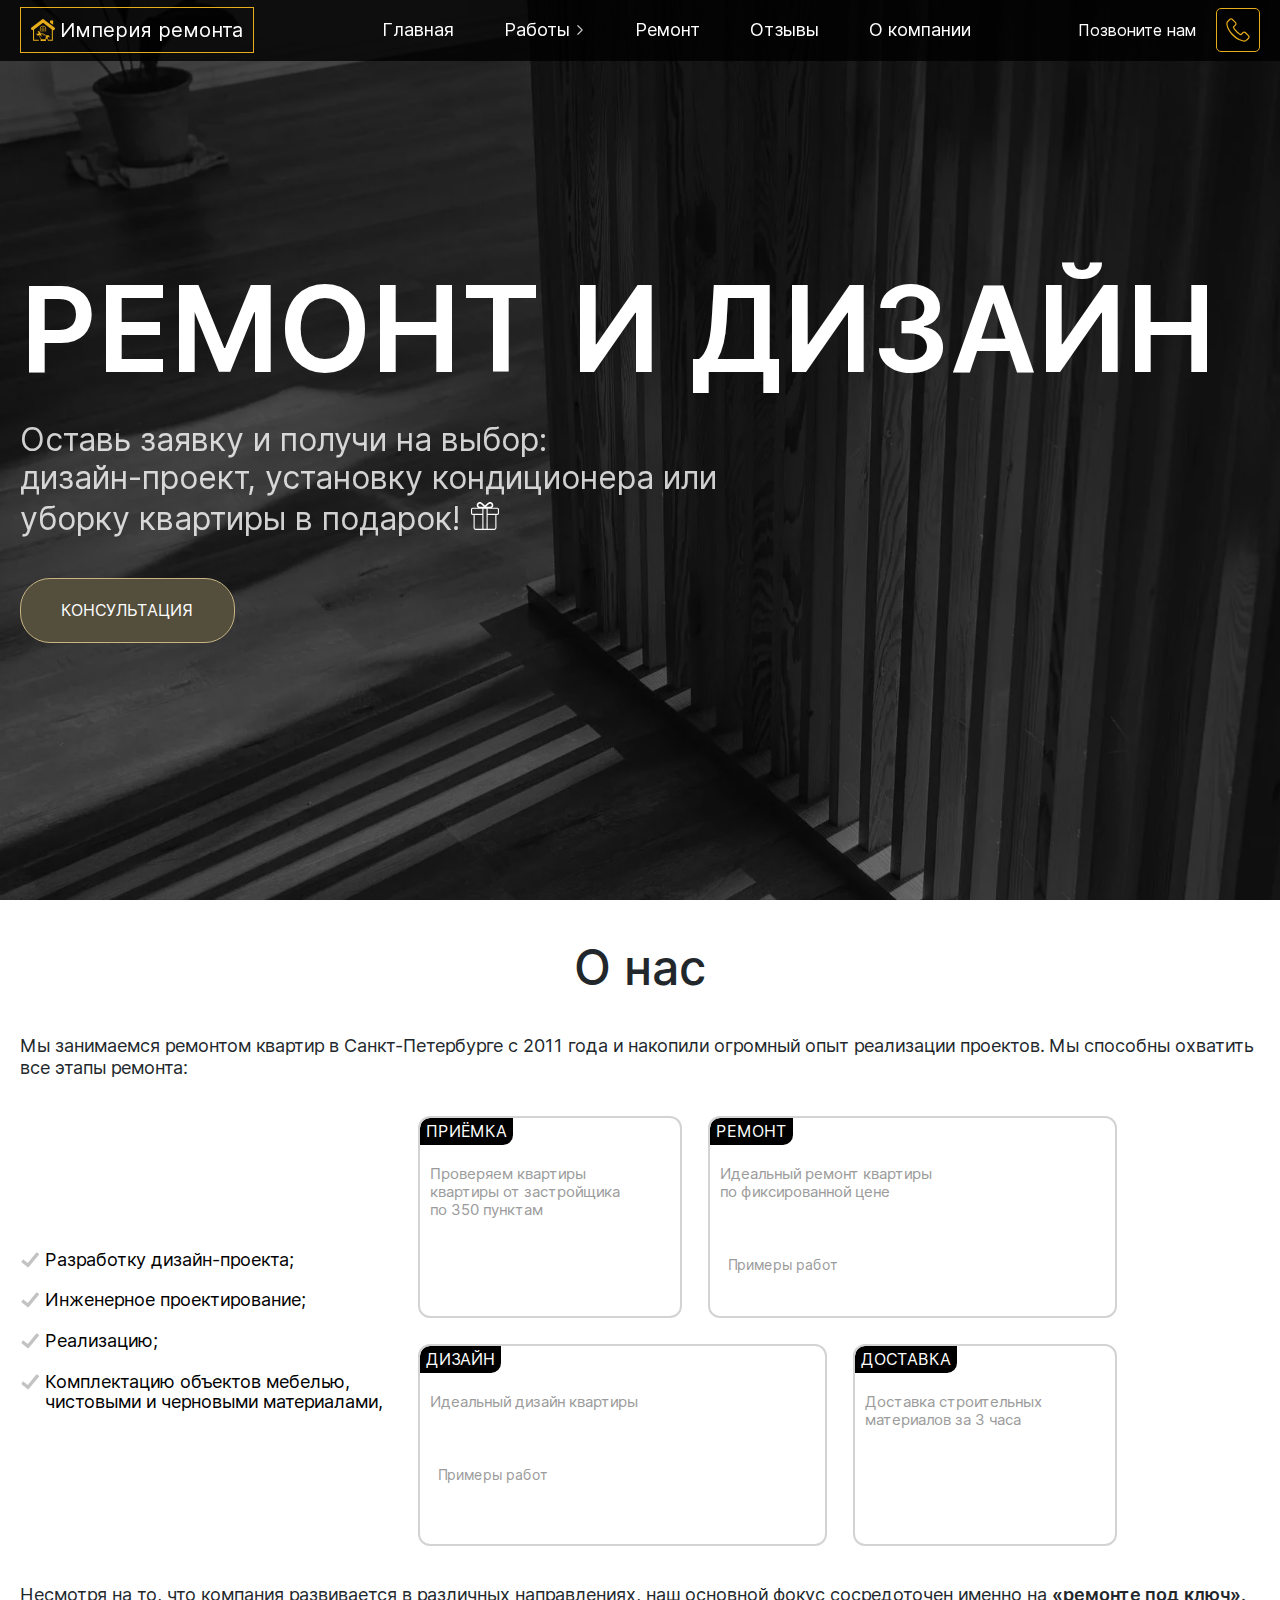
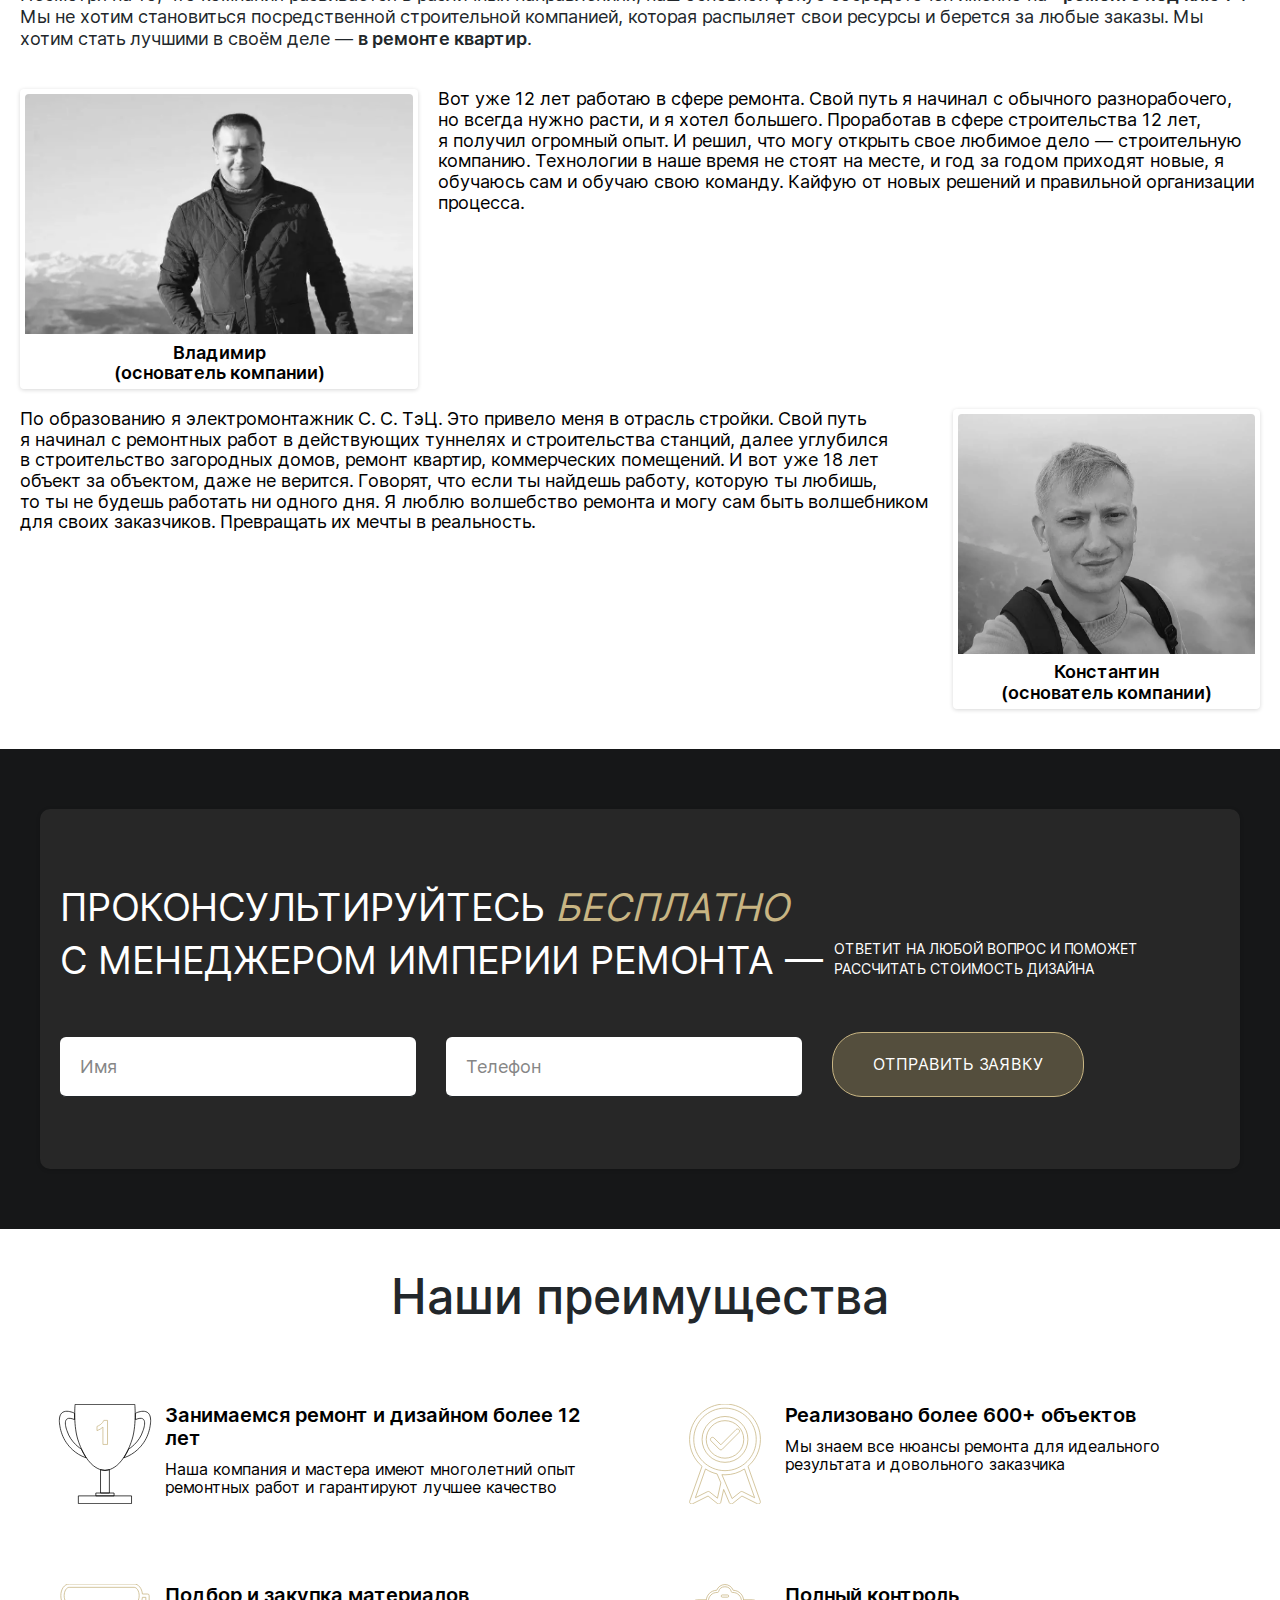
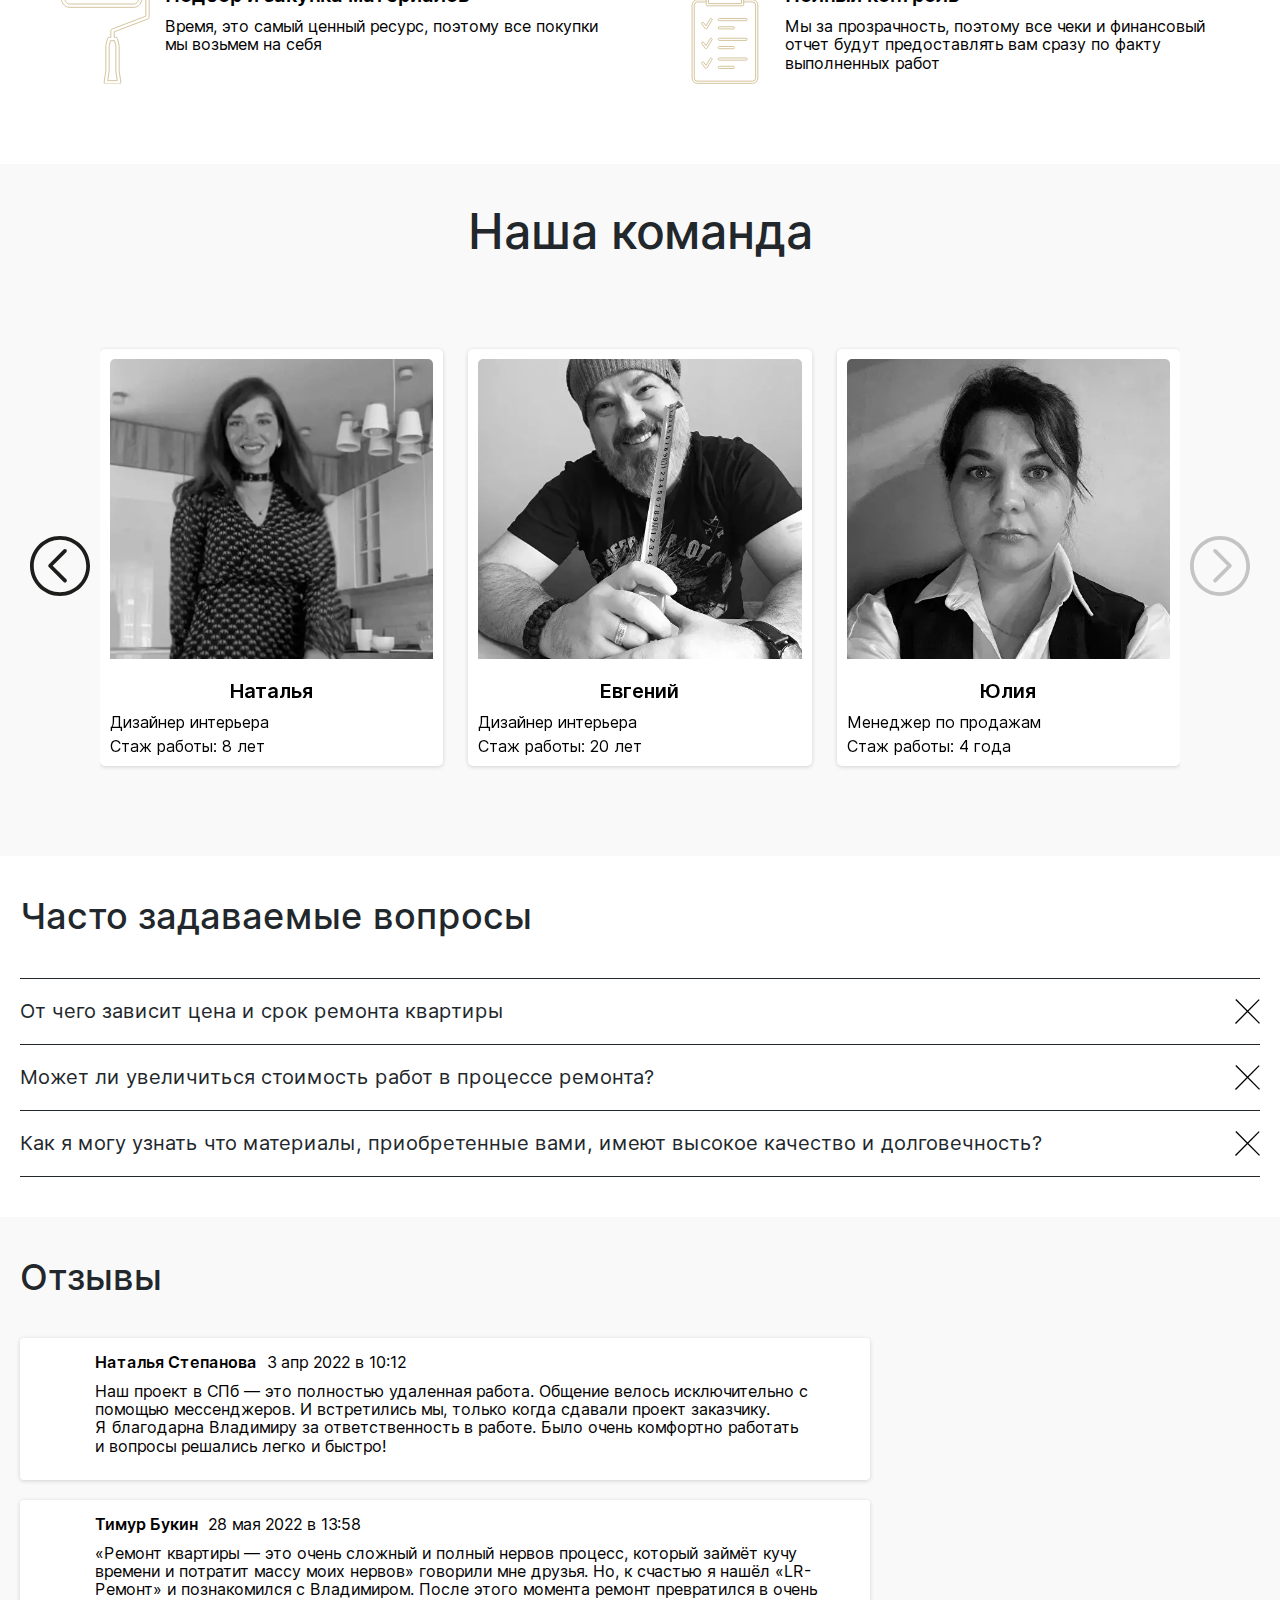
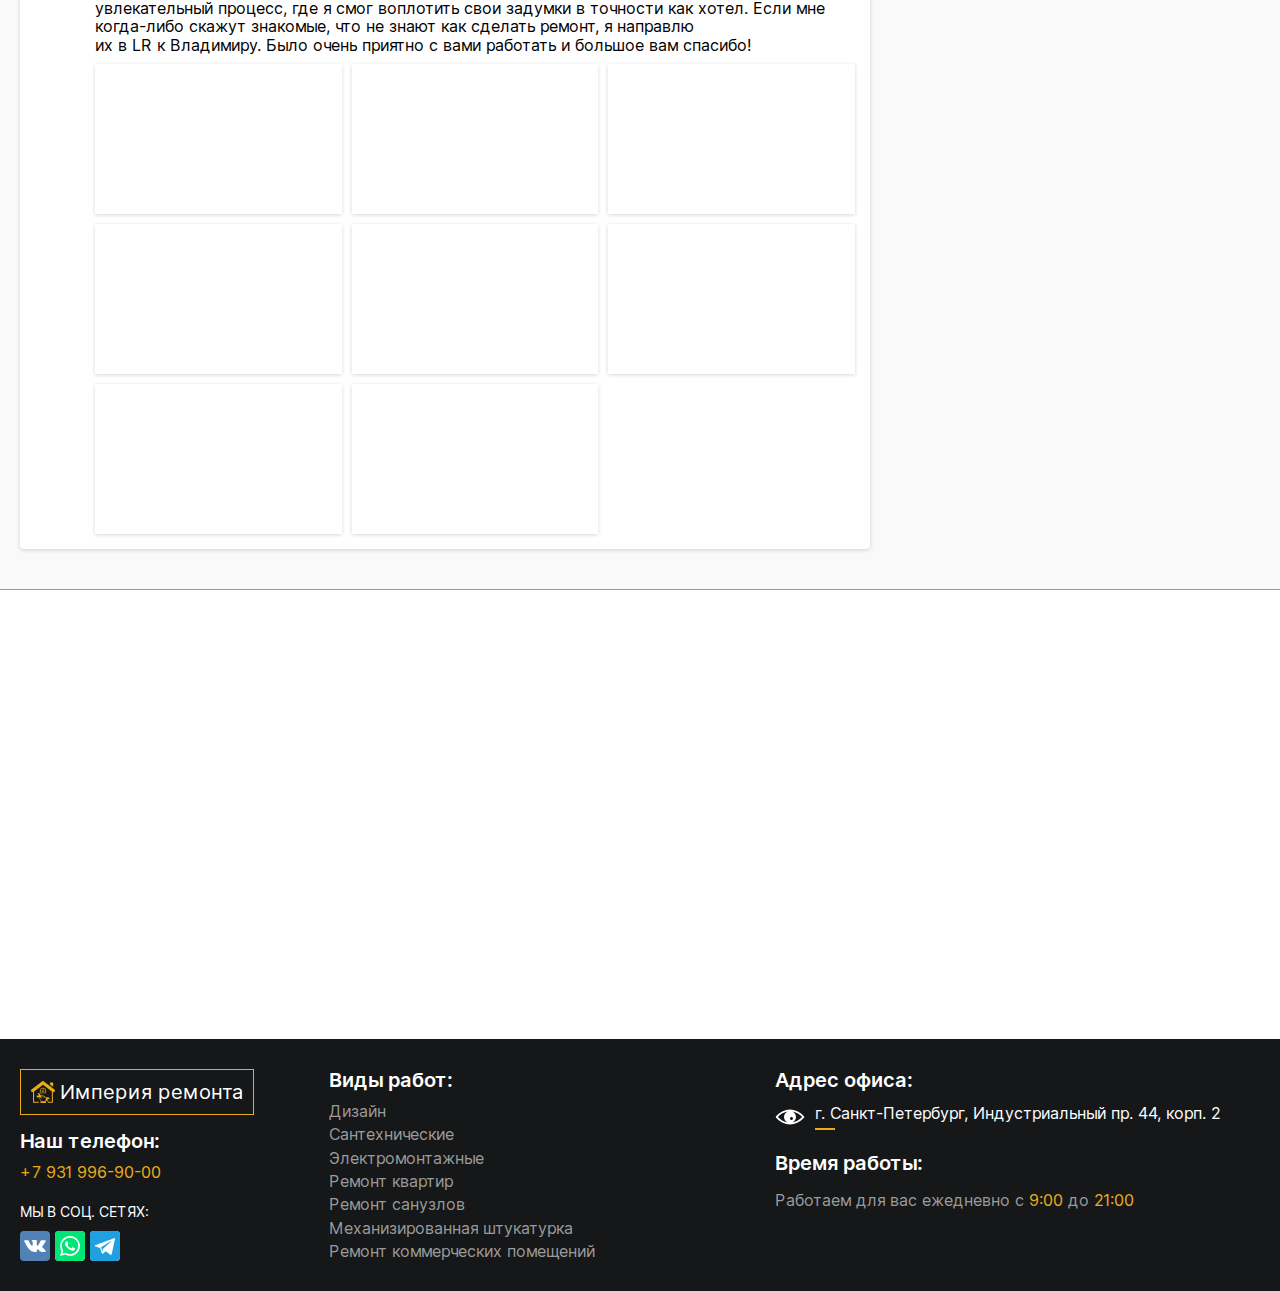
==== index.html @ 619d8c28 "init: start imperia" ====
<!DOCTYPE html><html lang="ru" class="page"><head><meta http-equiv="Content-Type" content="text/html" charset="utf-8"><meta name="viewport" content="width=device-width,initial-scale=1"><link rel="shortcut icon" href="favicon.ico" type="image/x-icon"><meta http-equiv="X-UA-Compatible" content="ie=edge"><meta name="theme-color" content="#111111"><meta name="description" content="Империя ремонта - компания по оказанию услуг ремонта и дизайна в сфере недвижимости в Санкт-Петербурге, работаем с 2011 года. Мы накопили огромный опыт реализации проектов и способны охватить все этапы ремонта: разработку дизайн-проекта; инженерное проектирование; реализацию; комплектацию объектов мебелью, чистовыми и черновыми материалами"><meta name="keywords" content="ремонт квартиры, дизайн, разработка дизайн-проекта, инженерное проектирование, комплектация мебелью, комплектация чистовыми и черновыми материалами"><title>Империя ремонта</title><link rel="preload" href="fonts/InterRegular.woff2" as="font" type="font/woff2" crossorigin><link rel="preload" href="fonts/InterMedium.woff2" as="font" type="font/woff2" crossorigin><link rel="preload" href="fonts/InterSemiBold.woff2" as="font" type="font/woff2" crossorigin><link rel="stylesheet" href="css/vendor.css"><link rel="stylesheet" href="css/main.css"><link rel="stylesheet" href="https://cdn.envybox.io/widget/cbk.css"><script defer="defer" src="js/main.js"></script><script src="https://api-maps.yandex.ru/2.1/?apikey=699d6cd8-bf28-422f-a267-98f17078ae0f&lang=ru_RU"></script></head><body class="page__body"><div class="site-container"><header class="header fixed-block"><div class="container header__container"><a href="/" class="logo header__logo"><svg><use xlink:href="img/sprite.svg#logo"></use></svg> <span class="logo__text">Империя ремонта</span></a><nav class="nav header__nav" title="Главное меню" data-menu><ul class="list-reset nav__list"><li class="nav__item"><a href="/" class="nav__link">Главная</a></li><li class="nav__item"><a href="#" class="nav__link nav__link--drop" data-menu-item>Работы</a><ul class="list-reset nav__list nav__list--dropdown dropdown-list"><li class="dropdown-list__item mobile-back"><a href="#" class="dropdown-list__link mobile-back__link" data-menu-item>Назад</a></li><li class="dropdown-list__item"><a href="../electro.html" class="dropdown-list__link" data-menu-item>Электромонтажные</a></li><li class="dropdown-list__item"><a href="../design.html" class="dropdown-list__link" data-menu-item>Дизайн</a></li><li class="dropdown-list__item"><a href="../sanitary.html" class="dropdown-list__link" data-menu-item>Сантехнические</a></li><li class="dropdown-list__item"><a href="../apartment.html" class="dropdown-list__link" data-menu-item>Ремонт квартир</a></li><li class="dropdown-list__item"><a href="../bathroom.html" class="dropdown-list__link" data-menu-item>Ремонт санузлов</a></li><li class="dropdown-list__item"><a href="../mech.html" class="dropdown-list__link" data-menu-item>Механизированная штукатурка</a></li><li class="dropdown-list__item"><a href="../commercial.html" class="dropdown-list__link" data-menu-item>Ремонт коммерческих помещений</a></li></ul></li><li class="nav__item"><a href="../renovation.html" class="nav__link" data-menu-item>Ремонт</a></li><li class="nav__item"><a href="../#reviews" class="nav__link" data-menu-item>Отзывы</a></li><li class="nav__item"><a href="../#about" class="nav__link" data-menu-item>О компании</a></li></ul></nav><button class="btn-reset burger" aria-label="Открыть меню" aria-expanded="false" data-burger><span class="burger__top"></span> <span class="burger__middle"></span> <span class="burger__bottom"></span></button><div class="phone header__phone"><p class="phone__text">Позвоните нам</p><a href="tel:+79319969000" class="phone__link"><svg><use xlink:href="img/sprite.svg#phone"></use></svg></a></div></div></header><main class="main"><section class="hero"><div class="hero__container"><!-- slider --><div class="swiper hero__slider"><div class="container hero__content"><h1 class="hero__title">Ремонт и дизайн</h1><p class="hero__text">Оставь заявку и получи на выбор:<br>дизайн-проект, установку кондиционера или уборку квартиры в подарок! <svg><use xlink:href="img/sprite.svg#present"></use></svg></p><a href="#consult" class="btn-reset btn form__btn">Консультация</a></div><div class="swiper-wrapper"><div class="hero__overlay"></div><!-- content --><div class="swiper-slide"><div class="hero__item"><picture><source srcset="img/slides/img-1.webp" type="image/webp"><img loading="lazy" src="img/slides/img-1.png" class="hero__image" width="1920" height="1080" alt="Слайд 1"></picture></div></div><div class="swiper-slide"><div class="hero__item"><picture><source srcset="img/slides/img-2.webp" type="image/webp"><img loading="lazy" src="img/slides/img-2.png" class="hero__image" width="1920" height="1080" alt="Слайд 2"></picture></div></div><div class="swiper-slide"><div class="hero__item"><picture><source srcset="img/slides/img-3.webp" type="image/webp"><img loading="lazy" src="img/slides/img-3.png" class="hero__image" width="1920" height="1080" alt="Слайд 3"></picture></div></div></div><div class="swiper-pagination hero-slider__pagination"></div></div></div></section><section class="about section-offset" id="about"><div class="container about__container"><h2 class="section-title">О нас</h2><div class="about__content"><p class="about__text">Мы занимаемся ремонтом квартир в Санкт-Петербурге с 2011 года и накопили огромный опыт реализации проектов. Мы способны охватить все этапы ремонта:</p><div class="about__descr"><ul class="list-reset about__types"><li class="about__type"><svg><use xlink:href="img/sprite.svg#check"></use></svg> Разработку дизайн-проекта;</li><li class="about__type"><svg><use xlink:href="img/sprite.svg#check"></use></svg> Инженерное проектирование;</li><li class="about__type"><svg><use xlink:href="img/sprite.svg#check"></use></svg> Реализацию;</li><li class="about__type"><svg><use xlink:href="img/sprite.svg#check"></use></svg> Комплектацию объектов мебелью, чистовыми и черновыми материалами,</li></ul><div class="banners about__banners"><div class="banners__item banners__item--accept"><div class="banners__title">Приёмка</div><div class="banners__descr"><div class="banners__text">Проверяем квартиры квартиры от застройщика по 350 пунктам</div></div></div><div class="banners__item banners__item--repair"><div class="banners__title">Ремонт</div><div class="banners__descr"><div class="banners__text">Идеальный ремонт квартиры по фиксированной цене</div><a class="btn-reset btn banners__btn" href="javascript:;" data-fancybox-trigger="gallery-renovation" data-fancybox-index="0">Примеры работ</a></div></div><div class="banners__item banners__item--design"><div class="banners__title">Дизайн</div><div class="banners__descr"><div class="banners__text">Идеальный дизайн квартиры</div><a class="btn-reset btn banners__btn" href="javascript:;" data-fancybox-trigger="gallery-design" data-fancybox-index="0">Примеры работ</a></div></div><div class="banners__item banners__item--delivery"><div class="banners__title">Доставка</div><div class="banners__descr"><div class="banners__text">Доставка строительных материалов за 3 часа</div></div></div></div></div><p class="about__text">Несмотря на то, что компания развивается в различных направлениях, наш основной фокус сосредоточен именно на <span class="word__select word__select--bold">«ремонте под ключ»</span>. Мы не хотим становиться посредственной строительной компанией, которая распыляет свои ресурсы и берется за любые заказы. Мы хотим стать лучшими в своём деле — <span class="word__select word__select--bold">в ремонте квартир</span>.</p><div class="gallery gallery--hidden"><a href="img/gallery/renovation/img-1.jpg" data-fancybox="gallery-renovation" data-caption="Пример #1"><picture><source srcset="img/gallery/renovation/img-1.webp" type="image/webp"><img loading="lazy" src="img/gallery/renovation/img-1.jpg" class="image" alt="Пример #1"></picture></a><a href="img/gallery/renovation/img-2.jpg" data-fancybox="gallery-renovation" data-caption="Пример #2"><picture><source srcset="img/gallery/renovation/img-2.webp" type="image/webp"><img loading="lazy" src="img/gallery/renovation/img-2.jpg" class="image" alt="Пример #2"></picture></a><a href="img/gallery/renovation/img-3.jpg" data-fancybox="gallery-renovation" data-caption="Пример #3"><picture><source srcset="img/gallery/renovation/img-3.webp" type="image/webp"><img loading="lazy" src="img/gallery/renovation/img-3.jpg" class="image" alt="Пример #3"></picture></a><a href="img/gallery/renovation/img-4.jpg" data-fancybox="gallery-renovation" data-caption="Пример #4"><picture><source srcset="img/gallery/renovation/img-4.webp" type="image/webp"><img loading="lazy" src="img/gallery/renovation/img-4.jpg" class="image" alt="Пример #4"></picture></a><a href="img/gallery/renovation/img-5.jpg" data-fancybox="gallery-renovation" data-caption="Пример #2"><picture><source srcset="img/gallery/renovation/img-5.webp" type="image/webp"><img loading="lazy" src="img/gallery/renovation/img-5.jpg" class="image" alt="Пример #5"></picture></a><a href="img/gallery/renovation/img-6.jpg" data-fancybox="gallery-renovation" data-caption="Пример #6"><picture><source srcset="img/gallery/renovation/img-6.webp" type="image/webp"><img loading="lazy" src="img/gallery/renovation/img-6.jpg" class="image" alt="Пример #6"></picture></a><a href="img/gallery/renovation/img-7.jpg" data-fancybox="gallery-renovation" data-caption="Пример #2"><picture><source srcset="img/gallery/renovation/img-7.webp" type="image/webp"><img loading="lazy" src="img/gallery/renovation/img-7.jpg" class="image" alt="Пример #7"></picture></a><a href="img/gallery/renovation/img-8.jpg" data-fancybox="gallery-renovation" data-caption="Пример #7"><picture><source srcset="img/gallery/renovation/img-8.webp" type="image/webp"><img loading="lazy" src="img/gallery/renovation/img-8.jpg" class="image" alt="Пример #8"></picture></a><a href="img/gallery/renovation/img-9.jpg" data-fancybox="gallery-renovation" data-caption="Пример #9"><picture><source srcset="img/gallery/renovation/img-9.webp" type="image/webp"><img loading="lazy" src="img/gallery/renovation/img-9.jpg" class="image" alt="Пример #9"></picture></a><a href="img/gallery/renovation/img-10.jpg" data-fancybox="gallery-renovation" data-caption="Пример #10"><picture><source srcset="img/gallery/renovation/img-10.webp" type="image/webp"><img loading="lazy" src="img/gallery/renovation/img-10.jpg" class="image" alt="Пример #10"></picture></a><a href="img/gallery/renovation/img-11.jpg" data-fancybox="gallery-renovation" data-caption="Пример #11"><picture><source srcset="img/gallery/renovation/img-11.webp" type="image/webp"><img loading="lazy" src="img/gallery/renovation/img-11.jpg" class="image" alt="Пример #11"></picture></a><a href="img/gallery/renovation/img-12.jpg" data-fancybox="gallery-renovation" data-caption="Пример #12"><picture><source srcset="img/gallery/renovation/img-12.webp" type="image/webp"><img loading="lazy" src="img/gallery/renovation/img-12.jpg" class="image" alt="Пример #12"></picture></a><a href="img/gallery/renovation/img-13.jpg" data-fancybox="gallery-renovation" data-caption="Пример #13"><picture><source srcset="img/gallery/renovation/img-13.webp" type="image/webp"><img loading="lazy" src="img/gallery/renovation/img-13.jpg" class="image" alt="Пример #13"></picture></a><a href="img/gallery/renovation/img-14.jpg" data-fancybox="gallery-renovation" data-caption="Пример #14"><picture><source srcset="img/gallery/renovation/img-14.webp" type="image/webp"><img loading="lazy" src="img/gallery/renovation/img-14.jpg" class="image" alt="Пример #14"></picture></a></div><div class="gallery gallery--hidden"><a href="img/gallery/design/img-1.jpg" data-fancybox="gallery-design" data-caption="Дизайн пример #1"><picture><source srcset="img/gallery/design/img-1.webp" type="image/webp"><img loading="lazy" src="img/gallery/design/img-1.jpg" class="image" width="443" height="320" alt="Дизайн пример #1"></picture></a><a href="img/gallery/design/img-2.jpg" data-fancybox="gallery-design" data-caption="Дизайн пример #2"><picture><source srcset="img/gallery/design/img-2.webp" type="image/webp"><img loading="lazy" src="img/gallery/design/img-2.jpg" class="image" width="443" height="320" alt="Дизайн пример #2"></picture></a><a href="img/gallery/design/img-3.jpg" data-fancybox="gallery-design" data-caption="Дизайн пример #3"><picture><source srcset="img/gallery/design/img-3.webp" type="image/webp"><img loading="lazy" src="img/gallery/design/img-3.jpg" class="image" width="443" height="320" alt="Дизайн пример #3"></picture></a><a href="img/gallery/design/img-4.jpg" data-fancybox="gallery-design" data-caption="Дизайн пример #4"><picture><source srcset="img/gallery/design/img-4.webp" type="image/webp"><img loading="lazy" src="img/gallery/design/img-4.jpg" class="image" width="443" height="320" alt="Дизайн пример #4"></picture></a></div><div class="founders about__founders"><div class="founders__item"><div class="founders__text">Вот уже 12 лет работаю в сфере ремонта. Свой путь я начинал с обычного разнорабочего, но всегда нужно расти, и я хотел большего. Проработав в сфере строительства 12 лет, я получил огромный опыт. И решил, что могу открыть свое любимое дело — строительную компанию. Технологии в наше время не стоят на месте, и год за годом приходят новые, я обучаюсь сам и обучаю свою команду. Кайфую от новых решений и правильной организации процесса.</div><div class="founders__card card-founder"><div class="card-founder__img"><picture><source srcset="img/founders/img-1.webp" type="image/webp"><img loading="lazy" src="img/founders/img-1.jpg" class="card-founder__image" width="849" height="525" alt="Владимир (основатель компании)"></picture></div><h3 class="card-founder__title">Владимир<br>(основатель компании)</h3></div></div><div class="founders__item"><div class="founders__text">По образованию я электромонтажник С. С. ТэЦ. Это привело меня в отрасль стройки. Свой путь я начинал с ремонтных работ в действующих туннелях и строительства станций, далее углубился в строительство загородных домов, ремонт квартир, коммерческих помещений. И вот уже 18 лет объект за объектом, даже не верится. Говорят, что если ты найдешь работу, которую ты любишь, то ты не будешь работать ни одного дня. Я люблю волшебство ремонта и могу сам быть волшебником для своих заказчиков. Превращать их мечты в реальность.</div><div class="founders__card card-founder"><div class="card-founder__img"><picture><source srcset="img/founders/img-2.webp" type="image/webp"><img loading="lazy" src="img/founders/img-2.jpg" class="card-founder__image" width="953" height="769" alt="Константин (основатель компании)"></picture></div><h3 class="card-founder__title">Константин<br>(основатель компании)</h3></div></div></div></div></div></section><section class="consult" id="consult"><div class="container consult__container"><div class="consult__content"><div class="consult__top"><h2 class="section-title consult__title">Проконсультируйтесь <span class="consult__word consult__word--select">бесплатно</span><br>с менеджером Империи ремонта — <span class="consult__text">Ответит на любой вопрос и поможет рассчитать стоимость дизайна</span></h2></div><div class="form-wrapper"><form action="#" class="form consult__form" autocomplete="off"><label class="form__label consult__label"><input type="text" name="Имя" class="input-reset form__input consult__input input-name" placeholder="Имя" autocomplete="off"></label> <label class="form__label consult__label"><input type="tel" name="Телефон" class="input-reset form__input consult__input input-tel" placeholder="Телефон" autocomplete="off"></label> <button class="btn-reset btn form__btn consult__btn">Отправить заявку</button></form></div></div></div></section><section class="advantages section-offset" id="advantages"><div class="container advantages__container"><h2 class="section-title">Наши преимущества</h2><div class="advantages__content"><div class="advantages__items"><div class="advantages__item"><svg><use xlink:href="img/sprite.svg#reward"></use></svg><div class="advantages__descr"><h3 class="advantages__title">Занимаемся ремонт и дизайном более 12 лет</h3><p class="advantages__text">Наша компания и мастера имеют многолетний опыт ремонтных работ и гарантируют лучшее качество</p></div></div><div class="advantages__item"><svg><use xlink:href="img/sprite.svg#reward-check"></use></svg><div class="advantages__descr"><h3 class="advantages__title">Реализовано более 600+ объектов</h3><p class="advantages__text">Мы знаем все нюансы ремонта для идеального результата и довольного заказчика</p></div></div><div class="advantages__item"><svg><use xlink:href="img/sprite.svg#roller"></use></svg><div class="advantages__descr"><h3 class="advantages__title">Подбор и закупка материалов</h3><p class="advantages__text">Время, это самый ценный ресурс, поэтому все покупки мы возьмем на себя</p></div></div><div class="advantages__item"><svg class="svg-list-check"><use xlink:href="img/sprite.svg#list-check"></use></svg><div class="advantages__descr"><h3 class="advantages__title">Полный контроль</h3><p class="advantages__text">Мы за прозрачность, поэтому все чеки и финансовый отчет будут предоставлять вам сразу по факту выполненных работ</p></div></div></div></div></div></section><section class="team section-offset" id="team"><div class="container team__container"><h2 class="section-title">Наша команда</h2><!-- Swiper --><div class="team-swiper swiper"><div class="slider-team__nav"><div class="swiper-button-prev"><svg><use xlink:href="img/sprite.svg#prev"></use></svg></div><div class="swiper-button-next"><svg><use xlink:href="img/sprite.svg#next"></use></svg></div></div><div class="team-slider"><div class="card-wrapper swiper-wrapper"><div class="card swiper-slide"><div class="card__content"><div class="card__image"><picture><source srcset="img/main/team/img-1.webp" type="image/webp"><img src="img/main/team/img-1.jpg" class="team__image" alt="Наталья"></picture></div><div class="card__descr"><h4 class="card__name">Наталья</h4><p class="card__text">Дизайнер интерьера</p><p class="card__text">Стаж работы: 8 лет</p></div></div></div><div class="card swiper-slide"><div class="card__content"><div class="card__image"><picture><source srcset="img/main/team/img-2.webp" type="image/webp"><img src="img/main/team/img-2.png" class="team__image" alt="Евгений"></picture></div><div class="card__descr"><h4 class="card__name">Евгений</h4><p class="card__text">Дизайнер интерьера</p><p class="card__text">Стаж работы: 20 лет</p></div></div></div><div class="card swiper-slide"><div class="card__content"><div class="card__image"><picture><source srcset="img/main/team/img-3.webp" type="image/webp"><img src="img/main/team/img-3.png" class="team__image" alt="Юлия"></picture></div><div class="card__descr"><h4 class="card__name">Юлия</h4><p class="card__text">Менеджер по продажам</p><p class="card__text">Стаж работы: 4 года</p></div></div></div><div class="card swiper-slide"><div class="card__content"><div class="card__image"><picture><source srcset="img/main/team/img-4.webp" type="image/webp"><img src="img/main/team/img-4.png" class="team__image" alt="Владимир"></picture></div><div class="card__descr"><h4 class="card__name">Владимир</h4><p class="card__text">Сантехник</p><p class="card__text">Стаж работы: 13 лет</p></div></div></div><div class="card swiper-slide"><div class="card__content"><div class="card__image"><picture><source srcset="img/main/team/img-5.webp" type="image/webp"><img src="img/main/team/img-5.png" class="team__image" alt="Келдиёр"></picture></div><div class="card__descr"><h4 class="card__name">Келдиёр</h4><p class="card__text">Мастер общественных работ</p><p class="card__text">Стаж работы: 25 лет</p></div></div></div><div class="card swiper-slide"><div class="card__content"><div class="card__image"><picture><source srcset="img/main/team/img-6.webp" type="image/webp"><img src="img/main/team/img-6.png" class="team__image" alt="Далер"></picture></div><div class="card__descr"><h4 class="card__name">Далер</h4><p class="card__text">Мастер общественных работ</p><p class="card__text">Стаж работы: 16 лет</p></div></div></div><div class="card swiper-slide"><div class="card__content"><div class="card__image"><picture><source srcset="img/main/team/img-7.webp" type="image/webp"><img src="img/main/team/img-7.png" class="team__image" alt="Богдан"></picture></div><div class="card__descr"><h4 class="card__name">Богдан</h4><p class="card__text">Мастер общественных работ</p><p class="card__text">Стаж работы: 7 лет</p></div></div></div><div class="card swiper-slide"><div class="card__content"><div class="card__image"><svg><use xlink:href="img/sprite.svg#question"></use></svg></div><div class="card__descr"><h4 class="card__name">Плиточник</h4><p class="card__text">Открытая вакансия</p><p class="card__text">Требование: Стаж от 2х лет</p></div></div></div><div class="card swiper-slide"><div class="card__content"><div class="card__image"><svg><use xlink:href="img/sprite.svg#question"></use></svg></div><div class="card__descr"><h4 class="card__name">Сантехник</h4><p class="card__text">Открытая вакансия</p><p class="card__text">Требование: Стаж от 2х лет</p></div></div></div><div class="card swiper-slide"><div class="card__content"><div class="card__image"><svg><use xlink:href="img/sprite.svg#question"></use></svg></div><div class="card__descr"><h4 class="card__name">Электрик</h4><p class="card__text">Открытая вакансия</p><p class="card__text">Требование: Стаж от 2х лет</p></div></div></div><div class="card swiper-slide"><div class="card__content"><div class="card__image"><svg><use xlink:href="img/sprite.svg#question"></use></svg></div><div class="card__descr"><h4 class="card__name">Маляр</h4><p class="card__text">Открытая вакансия</p><p class="card__text">Требование: Стаж от 2х лет</p></div></div></div><div class="card swiper-slide"><div class="card__content"><div class="card__image"><svg><use xlink:href="img/sprite.svg#question"></use></svg></div><div class="card__descr"><h4 class="card__name">Монтажники по гкл</h4><p class="card__text">Открытая вакансия</p><p class="card__text">Требование: Стаж от 2х лет</p></div></div></div></div></div><!-- end --></div></div></section><section class="faq section-offset" id="faq"><div class="container faq__container"><h2 class="section-title faq__title">Часто задаваемые вопросы</h2><ul class="faq__list list-reset"><li class="faq-accordion"><button class="faq-accordion__control btn-reset" aria-expanded="false"><span class="faq-accordion__title">От чего зависит цена и срок ремонта квартиры</span> <span class="faq-accordion__icon"></span></button><div class="faq-accordion__content" aria-hidden="true"><p class="faq-accordion__text"><span>Ответ:</span> Это часто задаваемый вопрос, и, к сожалению, ответить на него непросто. Стоимость ремонта зависит и от материалов, которые будут выбраны, и от техники, в которой будут выполнены работы, и по-просту от фронта работ, а также от состояния помещения на момент начала ремонта. Поэтому чаще всего мы отвечаем: стоимость работ зависит от потребностей заказчика. И пожалуй, это будет самый честный ответ.</p></div></li><li class="faq-accordion"><button class="faq-accordion__control btn-reset" aria-expanded="false"><span class="faq-accordion__title">Может ли увеличиться стоимость работ в процессе ремонта?</span> <span class="faq-accordion__icon"></span></button><div class="faq-accordion__content" aria-hidden="true"><p class="faq-accordion__text"><span>Ответ:</span> Увы, да. И причин может быть множество — к примеру, может оказаться, что до того, как были сняты обои со стен, не было понятно, что стена требует укрепления. Или, к примеру, может потребоваться внезапная замена труб в санузле. Не все можно оценить перед началом работ, поскольку прежний ремонт часто скрывает неожиданные и неприятные сюрпризы. Особенно этим грешит жилье, бывшее в употреблении. Впрочем, и с только что сданной квартирой в черновой отделке нельзя быть уверенным, что квартира в идеальном состоянии.</p></div></li><li class="faq-accordion"><button class="faq-accordion__control btn-reset" aria-expanded="false"><span class="faq-accordion__title">Как я могу узнать что материалы, приобретенные вами, имеют высокое качество и долговечность?</span> <span class="faq-accordion__icon"></span></button><div class="faq-accordion__content" aria-hidden="true"><p class="faq-accordion__text"><span>Ответ:</span> Мы предоставляем гарантию на все выполненные работы. Как правило, ремонт квартиры ставит довольно сложные вопросы, требующие ответственного подхода. При использовании некачественных материалов очень скоро вся отделка начнет разрушаться. Мы не заинтересованы, через полгода проводить повторный ремонт за счет своих финансовых средств, поэтому очень тщательно выбираем и поставщиков, и предлагаемые ими стройматериалы, а также несем полную ответственность за их качество. Но это касается только тех материалов, которые закупаем мы сами.</p></div></li></ul></div></section><section class="reviews section-offset" id="reviews"><div class="container reviews__container"><h2 class="section-title reviews__title">Отзывы</h2><div class="reviews__content"><div class="posts reviews__posts"><div class="posts__item"><div class="posts__avatar"><picture><source srcset="img/main/reviews/img-1.webp" type="image/webp"><img loading="lazy" src="img/main/reviews/img-1.jpg" class="image" width="50" height="50" alt="Наталья Степанова"></picture></div><div class="posts__descr"><div class="posts__top"><div class="posts__name">Наталья Степанова</div><span class="posts__date">3 апр 2022 в 10:12</span></div><div class="posts__text">Наш проект в СПб — это полностью удаленная работа. Общение велось исключительно с помощью мессенджеров. И встретились мы, только когда сдавали проект заказчику. Я благодарна Владимиру за ответственность в работе. Было очень комфортно работать и вопросы решались легко и быстро!</div></div></div><div class="posts__item"><div class="posts__avatar"><picture><source srcset="img/main/reviews/img-2.webp" type="image/webp"><img loading="lazy" src="img/main/reviews/img-2.jpg" class="image" width="50" height="50" alt="Наталья Степанова"></picture></div><div class="posts__descr"><div class="posts__top"><div class="posts__name">Тимур Букин</div><span class="posts__date">28 мая 2022 в 13:58</span></div><div class="posts__text">«Ремонт квартиры — это очень сложный и полный нервов процесс, который займёт кучу времени и потратит массу моих нервов» говорили мне друзья. Но, к счастью я нашёл «LR-Ремонт» и познакомился с Владимиром. После этого момента ремонт превратился в очень увлекательный процесс, где я смог воплотить свои задумки в точности как хотел. Если мне когда-либо скажут знакомые, что не знают как сделать ремонт, я направлю их в LR к Владимиру. Было очень приятно с вами работать и большое вам спасибо!</div><div class="posts__images"><a href="img/main/reviews/images/img-1.jpg" class="posts__link" data-fancybox="gallery-posts" data-caption="Пример #1"><picture><source srcset="img/main/reviews/images/img-1.webp" type="image/webp"><img loading="lazy" src="img/main/reviews/images/img-1.jpg" class="posts__image" alt="Пример #1"></picture></a><a href="img/main/reviews/images/img-2.jpg" class="posts__link" data-fancybox="gallery-posts" data-caption="Пример #2"><picture><source srcset="img/main/reviews/images/img-2.webp" type="image/webp"><img loading="lazy" src="img/main/reviews/images/img-2.jpg" class="posts__image" alt="Пример #2"></picture></a><a href="img/main/reviews/images/img-3.jpg" class="posts__link" data-fancybox="gallery-posts" data-caption="Пример #3"><picture><source srcset="img/main/reviews/images/img-3.webp" type="image/webp"><img loading="lazy" src="img/main/reviews/images/img-3.jpg" class="posts__image" alt="Пример #3"></picture></a><a href="img/main/reviews/images/img-4.jpg" class="posts__link" data-fancybox="gallery-posts" data-caption="Пример #4"><picture><source srcset="img/main/reviews/images/img-4.webp" type="image/webp"><img loading="lazy" src="img/main/reviews/images/img-4.jpg" class="posts__image" alt="Пример #4"></picture></a><a href="img/main/reviews/images/img-5.jpg" class="posts__link" data-fancybox="gallery-posts" data-caption="Пример #5"><picture><source srcset="img/main/reviews/images/img-5.webp" type="image/webp"><img loading="lazy" src="img/main/reviews/images/img-5.jpg" class="posts__image" alt="Пример #5"></picture></a><a href="img/main/reviews/images/img-6.jpg" class="posts__link" data-fancybox="gallery-posts" data-caption="Пример #6"><picture><source srcset="img/main/reviews/images/img-6.webp" type="image/webp"><img loading="lazy" src="img/main/reviews/images/img-6.jpg" class="posts__image" alt="Пример #6"></picture></a><a href="img/main/reviews/images/img-7.jpg" class="posts__link" data-fancybox="gallery-posts" data-caption="Пример #7"><picture><source srcset="img/main/reviews/images/img-7.webp" type="image/webp"><img loading="lazy" src="img/main/reviews/images/img-7.jpg" class="posts__image" alt="Пример #7"></picture></a><a href="img/main/reviews/images/img-8.jpg" class="posts__link" data-fancybox="gallery-posts" data-caption="Пример #8"><picture><source srcset="img/main/reviews/images/img-8.webp" type="image/webp"><img loading="lazy" src="img/main/reviews/images/img-8.jpg" class="posts__image" alt="Пример #8"></picture></a></div></div></div></div></div></div></section><section class="location"><div class="location__container"><div class="location__map" id="map"></div></div></section></main><footer class="footer"><div class="container footer__container"><div class="footer__content"><div class="footer__left"><div class="footer__main"><a href="#" class="logo footer__logo"><svg><use xlink:href="img/sprite.svg#logo"></use></svg> <span class="logo__text">Империя ремонта</span></a><div class="footer__phone"><h4 class="footer__title">Наш телефон:</h4><a href="tel:+79319969000" class="footer__phone-link">+7 931 996-90-00</a></div><div class="social footer__social"><h4 class="social__title">Мы в соц. сетях:</h4><div class="social__links"><a class="social__link" href="https://vk.com/imperiaremontaspb" target="_blank"><svg class="svg-vk"><use xlink:href="img/sprite.svg#vk"></use></svg> </a><a class="social__link" href="#"><svg class="svg-whatsapp"><use xlink:href="img/sprite.svg#whatsapp"></use></svg> </a><a class="social__link" href="#"><svg class="svg-telegram"><use xlink:href="img/sprite.svg#telegram"></use></svg></a></div></div></div><div class="footer__works"><h4 class="footer__title">Виды работ:</h4><ul class="list-reset footer-types"><li class="footer-types__item"><a href="../design.html" class="footer-types__link">Дизайн</a></li><li class="footer-types__item"><a href="../sanitary.html" class="footer-types__link">Сантехнические</a></li><li class="footer-types__item"><a href="../electro.html" class="footer-types__link">Электромонтажные</a></li><li class="footer-types__item"><a href="../apartment.html" class="footer-types__link">Ремонт квартир</a></li><li class="footer-types__item"><a href="../bathroom.html" class="footer-types__link">Ремонт санузлов</a></li><li class="footer-types__item"><a href="../mech.html" class="footer-types__link">Механизированная штукатурка</a></li><li class="footer-types__item"><a href="../commercial.html" class="footer-types__link">Ремонт коммерческих помещений</a></li></ul></div></div><div class="footer__right"><div class="footer__inf"><h4 class="footer__title">Адрес офиса:</h4><p class="footer__address point" data-point><svg class="svg-eye"><use xlink:href="img/sprite.svg#eye"></use></svg> <span>г. Санкт-Петербург, Индустриальный пр. 44, корп. 2</span></p></div><div class="footer__inf"><h5 class="footer__title">Время работы:</h5><p class="footer__time">Работаем для вас ежедневно с <span>9:00</span> до <span>21:00</span></p></div></div></div></div></footer></div><script type="text/javascript" src="https://cdn.envybox.io/widget/cbk.js?wcb_code=abfdc0098a4bfac69ed2d414aebc7db3" charset="UTF-8" async></script></body></html>
---- css/main.css ----
:root{--font-family:"Inter",sans-serif;--content-width:1400px;--content-fluid-width:1840px;--container-offset:20px;--container-width:calc(var(--content-width) + (var(--container-offset) * 2));--container-fluid-width:calc(
    var(--content-fluid-width) + (var(--container-offset) * 2)
  );--light-color:#fff;--dark-color:#22272b;--accent-color:#e62e2e;--gray-bg:#f9f9f9;--white-bg:#fff;--dark-bg:#161718;--brown-bg:#272727;--extra-bg:#161818;--yellow-color:#e8ad1a;--light-gray-color:#9b9b9b;--yuma-color:#c8b583;--gold-color:#ede0bb}.custom-checkbox__field:checked+.custom-checkbox__content::after{opacity:1}.custom-checkbox__field:focus+.custom-checkbox__content::before{outline:red solid 2px;outline-offset:2px}.custom-checkbox__field:disabled+.custom-checkbox__content{opacity:.4;pointer-events:none}@font-face{font-family:Inter;src:url(../fonts/InterRegular.woff2) format("woff2");font-weight:400;font-display:swap;font-style:normal}@font-face{font-family:Inter;src:url(../fonts/InterMedium.woff2) format("woff2");font-weight:500;font-display:swap;font-style:normal}@font-face{font-family:Inter;src:url(../fonts/InterSemiBold.woff2) format("woff2");font-weight:600;font-display:swap;font-style:normal}html{-webkit-box-sizing:border-box;box-sizing:border-box;scroll-behavior:smooth}*,::after,::before{-webkit-box-sizing:inherit;box-sizing:inherit}ul{list-style-type:none}.page{height:100%;font-family:var(--font-family,sans-serif);-webkit-text-size-adjust:100%}.page__body{margin:0;min-width:320px;height:100%;min-height:100%;font-size:16px}img{height:auto;max-width:100%;-o-object-fit:cover;object-fit:cover}a{text-decoration:none}.site-container{overflow:hidden;min-height:100%;display:-webkit-box;display:-ms-flexbox;display:flex;-webkit-box-orient:vertical;-webkit-box-direction:normal;-ms-flex-direction:column;flex-direction:column}.main{-webkit-box-flex:1;-ms-flex:1 1 auto;flex:1 1 auto}.is-hidden{display:none!important}.btn-reset{border:none;padding:0;background-color:transparent;cursor:pointer}.list-reset{list-style:none;margin:0;padding:0}.input-reset{-webkit-appearance:none;-moz-appearance:none;appearance:none;border:none;border-radius:0;background-color:#fff}.input-reset::-webkit-search-cancel-button,.input-reset::-webkit-search-decoration,.input-reset::-webkit-search-results-button,.input-reset::-webkit-search-results-decoration{display:none}input[type=number]{-moz-appearance:textfield}input[type=number]:focus,input[type=number]:hover{-moz-appearance:number-input}input[type=number]::-webkit-inner-spin-button,input[type=number]::-webkit-outer-spin-button{-webkit-appearance:none;margin:0}.visually-hidden{position:absolute;overflow:hidden;margin:-1px;border:0;padding:0;width:1px;height:1px;clip:rect(0 0 0 0)}.container{margin:0 auto;padding:0 var(--container-offset);max-width:var(--container-width)}.container-fluid{margin:0 auto;padding:0 var(--container-offset);max-width:var(--container-fluid-width)}.js-focus-visible :focus:not(.focus-visible){outline:0}.dis-scroll{overflow:hidden}.page--ios .dis-scroll{position:relative}.section-offset{padding:40px 0}@media (max-width:768px){.section-offset{padding:20px 0}}.btn{display:inline-block;border-radius:2px;padding:6px 8px;color:var(--light-gray-color);background-color:var(--light-color);-webkit-tap-highlight-color:transparent;-webkit-transition:.3s ease-in-out;-o-transition:.3s ease-in-out;transition:.3s ease-in-out}.btn:hover{background-color:#ede0bb}.gallery--hidden{display:none}.lock{overflow:hidden}.header{position:absolute;top:0;left:0;width:100%;background-color:rgba(0,0,0,.8);z-index:1}.header__container{display:-webkit-box;display:-ms-flexbox;display:flex;-webkit-box-align:center;-ms-flex-align:center;align-items:center;-webkit-box-pack:justify;-ms-flex-pack:justify;justify-content:space-between}.header__logo{margin-right:20px}@media (max-width:576px){.header__logo{margin-right:0}}.phone{display:-webkit-box;display:-ms-flexbox;display:flex;-webkit-box-align:center;-ms-flex-align:center;align-items:center}@media (max-width:768px){.header__container{padding-top:10px;padding-bottom:10px}.phone{margin-left:auto;margin-right:20px}}.phone__text{display:block;margin:0;color:var(--light-color)}.phone__link{display:-webkit-box;display:-ms-flexbox;display:flex;-webkit-box-align:center;-ms-flex-align:center;align-items:center;-webkit-box-pack:center;-ms-flex-pack:center;justify-content:center;margin-left:20px;width:44px;height:44px;-ms-flex-negative:0;flex-shrink:0;border:1px solid var(--yellow-color);border-radius:5px}.phone__link:hover svg{rotate:250deg}.phone__link svg{width:24px;height:24px;fill:var(--yellow-color);-webkit-transition:.3s ease-in-out;-o-transition:.3s ease-in-out;transition:.3s ease-in-out}.logo{display:-webkit-inline-box;display:-ms-inline-flexbox;display:inline-flex;-webkit-box-align:center;-ms-flex-align:center;align-items:center;padding:10px;border:1px solid var(--yellow-color)}.logo__text{margin-left:5px;-ms-flex-item-align:end;align-self:flex-end;display:block;font-size:20px;color:var(--light-color)}@media (max-width:390px){.header__container{padding-left:10px;padding-right:10px}.logo{padding:10px 5px}.logo__text{font-size:15px}}.logo svg{width:24px;height:24px;-ms-flex-negative:0;flex-shrink:0;fill:var(--yellow-color)}@media (max-width:768px){.nav{position:fixed;left:0;top:0;width:100%;height:100vh;background-color:var(--dark-color);-webkit-transform:translateX(-100%);-ms-transform:translateX(-100%);transform:translateX(-100%);-webkit-transition:.3s ease-in-out;-o-transition:.3s ease-in-out;transition:.3s ease-in-out;overflow-x:hidden;overflow-y:auto;z-index:100}}.nav--active{-webkit-transform:translateX(0);-ms-transform:translateX(0);transform:translateX(0);-webkit-transition:.3s ease-in-out;-o-transition:.3s ease-in-out;transition:.3s ease-in-out}.nav__list{display:-webkit-box;display:-ms-flexbox;display:flex;-webkit-box-align:center;-ms-flex-align:center;align-items:center;margin:0;-webkit-transform:translateX(0);-ms-transform:translateX(0);transform:translateX(0);-webkit-transition:.3s ease-in-out;-o-transition:.3s ease-in-out;transition:.3s ease-in-out}@media (max-width:768px){.nav__list{position:relative;padding:70px 0 0 30px;-webkit-box-orient:vertical;-webkit-box-direction:normal;-ms-flex-direction:column;flex-direction:column;-webkit-box-align:start;-ms-flex-align:start;align-items:flex-start;-webkit-box-pack:start;-ms-flex-pack:start;justify-content:flex-start;width:100%;height:100%}.nav__list.transformation{-webkit-transform:translateX(-100%);-ms-transform:translateX(-100%);transform:translateX(-100%);-webkit-transition:.3s;-o-transition:.3s;transition:.3s}}@media (max-width:576px){.nav__list{padding-left:20px}}@media (max-width:390px){.nav__list{padding-left:10px}}.nav__list--dropdown{position:absolute;display:-webkit-box;display:-ms-flexbox;display:flex;-webkit-box-orient:vertical;-webkit-box-direction:normal;-ms-flex-direction:column;flex-direction:column;-webkit-box-align:start;-ms-flex-align:start;align-items:flex-start;left:0;top:100%}.nav__item{position:relative}.nav__item:not(:first-child){margin-left:20px}@media (min-width:769px){.nav__item:hover .nav__list--dropdown{visibility:visible;opacity:1;-webkit-transform:translateY(0);-ms-transform:translateY(0);transform:translateY(0);-webkit-transition:.3s ease-in-out;-o-transition:.3s ease-in-out;transition:.3s ease-in-out}}.nav__item:hover .nav__link{color:var(--yellow-color);-webkit-transition:.3s ease-in-out;-o-transition:.3s ease-in-out;transition:.3s ease-in-out}.nav__item:hover .nav__link--drop::after{-webkit-transform:rotate(0);-ms-transform:rotate(0);transform:rotate(0)}@media (max-width:768px){.nav__list--dropdown{top:0;right:auto;left:100%;-webkit-box-shadow:none;box-shadow:none;width:100%;height:100%}.nav__item{display:-webkit-box;display:-ms-flexbox;display:flex;-webkit-box-pack:center;-ms-flex-pack:center;justify-content:center;width:100%;position:static;font-size:20px}.nav__item:not(:first-child){margin-left:0}.nav__item:hover .nav__link--drop::after{-webkit-transform:rotate(-90deg);-ms-transform:rotate(-90deg);transform:rotate(-90deg)}}.nav__link{padding:20px 15px;display:-webkit-box;display:-ms-flexbox;display:flex;max-width:450px;-webkit-box-pack:justify;-ms-flex-pack:justify;justify-content:space-between;-webkit-box-align:center;-ms-flex-align:center;align-items:center;font-weight:400;font-size:18px;color:var(--light-color)}@media (max-width:1024px){.header__phone .phone__text{display:none}.nav__link{padding:20px 0}.nav__link::after{-webkit-transform:rotate(-90deg);-ms-transform:rotate(-90deg);transform:rotate(-90deg)}}@media (max-width:768px){.nav__link{max-width:100%;width:100%;font-weight:700;font-size:36px}.nav__link::after{-webkit-transform:rotate(-90deg);-ms-transform:rotate(-90deg);transform:rotate(-90deg)}}@media (max-width:390px){.nav__link{font-weight:500;font-size:28px}}.nav__link--drop::after{content:"";width:10px;height:10px;background-image:url(../../img/svg/dropdown.svg);background-size:cover;background-position:center;background-repeat:no-repeat;display:inline-block;margin-left:5px;-webkit-transition:.3s;transition:transform .3s;-o-transition:.3s;transition:.3s,_ .3s;-webkit-transform:rotate(-90deg);-ms-transform:rotate(-90deg);transform:rotate(-90deg)}@media (min-width:769px){.nav__link--drop:hover::after{-webkit-transform:rotate(180deg);-ms-transform:rotate(180deg);transform:rotate(180deg);-webkit-transition:.3s;-o-transition:.3s;transition:.3s}.dropdown-list{padding:10px;width:-webkit-max-content;width:-moz-max-content;width:max-content;border-bottom-left-radius:4px;border-bottom-right-radius:4px;background-color:rgba(0,0,0,.8);opacity:0;visibility:hidden;-webkit-transform:translateY(10px);-ms-transform:translateY(10px);transform:translateY(10px);-webkit-transition:.3s ease-in-out;-o-transition:.3s ease-in-out;transition:.3s ease-in-out}.dropdown-list__item{width:100%;border-radius:2px}.dropdown-list__item:hover .dropdown-list__link{color:#fff}.dropdown-list__item:hover .dropdown-list__link:hover{color:var(--yellow-color)}}@media (max-width:768px){.nav__link--drop::after{margin-left:0;margin-right:10px;width:32px;height:32px}.dropdown-list.transformation{opacity:1;visibility:visible;-webkit-transform:none;-ms-transform:none;transform:none;-webkit-transition:.3s;-o-transition:.3s;transition:.3s}.dropdown-list__item{margin:0;width:100%;display:-webkit-box;display:-ms-flexbox;display:flex;-webkit-box-pack:justify;-ms-flex-pack:justify;justify-content:space-between;-webkit-box-align:center;-ms-flex-align:center;align-items:center}}.dropdown-list__link{-webkit-transition:.3s ease-in-out;-o-transition:.3s ease-in-out;transition:.3s ease-in-out}@media (min-width:769px){.dropdown-list__link{padding:8px 4px;width:100%;display:-webkit-box;display:-ms-flexbox;display:flex;font-weight:400;font-size:16px;color:var(--light-color)}}@media (max-width:768px){.dropdown-list__link{padding:15px 20px;font-weight:500;font-size:24px;color:var(--light-color)}.mobile-back__link{padding-left:0}}@media (max-width:576px){.dropdown-list__link{font-weight:500;font-size:22px;color:var(--light-color)}}.mobile-back{display:none}.mobile-back__link{font-size:24px}@media (max-width:768px){.mobile-back{display:block;margin-bottom:20px}.mobile-back a{position:relative;border:none;display:-webkit-inline-box;display:-ms-inline-flexbox;display:inline-flex;-webkit-box-align:center;-ms-flex-align:center;align-items:center;-webkit-box-pack:start;-ms-flex-pack:start;justify-content:flex-start}.mobile-back a::before{display:inline-block;content:"";width:20px;height:20px;background-image:url(../../img/svg/dropdown.svg);background-size:cover;background-position:center;background-repeat:no-repeat;margin-right:10px;-webkit-transform:rotate(90deg);-ms-transform:rotate(90deg);transform:rotate(90deg)}}.offer{height:44px}.burger{display:none;position:relative;-webkit-tap-highlight-color:transparent;z-index:110}.burger__bot{margin-bottom:0}.burger:focus{outline-width:0}.burger span{display:block;border-radius:8px;height:4px;width:34px;background:var(--yellow-color);-webkit-transform:rotate(0);-ms-transform:rotate(0);transform:rotate(0);-webkit-transition:.3s;-o-transition:.3s;transition:.3s}.burger span:not(:last-child){margin-bottom:4px}.burger--active .burger__top{-webkit-transform:rotate(45deg);-ms-transform:rotate(45deg);transform:rotate(45deg);-webkit-transform-origin:15% 15%;-ms-transform-origin:15% 15%;transform-origin:15% 15%}.burger--active .burger__middle{opacity:0}.burger--active .burger__bottom{-webkit-transform:rotate(45deg);-ms-transform:rotate(-45deg);transform:rotate(-45deg);-webkit-transform-origin:15% 95%;-ms-transform-origin:15% 95%;transform-origin:15% 95%}.section-title{margin:0 0 40px;font-weight:500;font-size:48px;text-align:center;color:var(--dark-color)}.swiper{z-index:0;line-height:0}.swiper-slide.swiper-slide-active .hero__item{-webkit-transform:scale(1);-ms-transform:scale(1);transform:scale(1);opacity:1;visibility:visible;-webkit-transition:opacity,visibility,-webkit-transform 14s;transition:transform 14s,opacity,visibility,-webkit-transform 14s;-o-transition:transform 14s,opacity,visibility}.swiper-slide .hero__item{-webkit-transform:scale(1.8);-ms-transform:scale(1.8);transform:scale(1.8);opacity:0;visibility:hidden}.swiper-button-next,.swiper-button-prev{width:60px;height:60px;background-position:center;background-size:60px 60px}.swiper-button-next svg,.swiper-button-prev svg{width:100%;height:100%;fill:#c4c4c4}@media (max-width:768px){.burger{display:block;-webkit-box-ordinal-group:2;-ms-flex-order:1;order:1}.section-title{margin-bottom:20px;font-size:32px}.swiper-button-next,.swiper-button-prev{position:static;-ms-flex-negative:0;flex-shrink:0;margin-top:10px;width:50px;height:50px;background-size:50px 50px}.swiper-button-next{margin-left:15px}}.swiper-button-next::after,.swiper-button-prev::after{display:none}.social{display:-webkit-box;display:-ms-flexbox;display:flex;-webkit-box-pack:start;-ms-flex-pack:start;justify-content:flex-start;-webkit-box-orient:vertical;-webkit-box-direction:normal;-ms-flex-direction:column;flex-direction:column}.social__title{margin:0 0 10px;max-width:100%;font-size:14px;font-weight:400;line-height:1.2;color:var(--light-color);text-transform:uppercase}.social__links{display:-webkit-box;display:-ms-flexbox;display:flex;line-height:0}.social__link{display:block}.social__link:not(:last-child){margin-right:5px}.social__link svg{width:30px;height:30px;border-radius:4px}.social__link .svg-telegram{fill:#20a0e1;background-color:#fff}.social__link .svg-whatsapp{fill:#00e676;background-color:#fff}.social__link .svg-vk{fill:#fff;padding:4px;background-color:#5281b8}.form{display:-webkit-box;display:-ms-flexbox;display:flex;-webkit-box-pack:center;-ms-flex-pack:center;justify-content:center;-webkit-box-align:end;-ms-flex-align:end;align-items:flex-end;width:100%;border-radius:10px}.form__label{display:-webkit-box;display:-ms-flexbox;display:flex;-webkit-box-orient:vertical;-webkit-box-direction:reverse;-ms-flex-direction:column-reverse;flex-direction:column-reverse;width:100%;min-height:100px}.form__label:not(:last-child){margin-right:30px}.form .just-validate-error-label{color:var(--accent-color)!important;margin-bottom:5px;border-radius:2px}.form__input{width:100%;height:64px;padding:0 20px;border:none}.form__input::-webkit-input-placeholder{color:#868686}.form__input::-moz-placeholder{color:#868686}.form__input:-ms-input-placeholder{color:#868686}.form__input::-ms-input-placeholder{color:#868686}.form__input::placeholder{color:#868686}.form__input:focus{outline:0}.form__input input:-webkit-autofill,.form__input input:-webkit-autofill:active,.form__input input:-webkit-autofill:focus,.form__input input:-webkit-autofill:hover{-webkit-box-shadow:0 0 0 30px transparent inset!important;box-shadow:0 0 0 30px transparent inset!important}.form__btn{padding:22px 40px;-ms-flex-negative:0;flex-shrink:0;border:1px solid #c8b583;border-radius:30px;font-size:16px;text-transform:uppercase;color:#fff;background-color:#544e3d;-webkit-transition:.3s ease-in-out;-o-transition:.3s ease-in-out;transition:.3s ease-in-out}.form__btn:hover{background-color:#3c372b}span.message-success{background:0 0;color:var(--accent-color);padding:20px;border-radius:6px;margin:0 0 20px;text-transform:uppercase;text-align:center}.form-wrapper{max-width:1024px;width:100%}.current,.current__slash,.total{color:var(--light-color)}.footer{padding:30px 0;color:var(--light-color);background-color:var(--dark-bg)}.footer__content{display:-webkit-box;display:-ms-flexbox;display:flex;max-width:1200px;-webkit-box-pack:justify;-ms-flex-pack:justify;justify-content:space-between}@media (max-width:1024px){.form__label:not(:last-child){margin-right:0}.footer__content{-webkit-box-orient:vertical;-webkit-box-direction:normal;-ms-flex-direction:column;flex-direction:column}.footer__left{margin-bottom:20px}}.footer__left{display:-webkit-box;display:-ms-flexbox;display:flex;max-width:575px;width:100%;-webkit-box-pack:justify;-ms-flex-pack:justify;justify-content:space-between}@media (max-width:576px){.footer__left{-webkit-box-orient:vertical;-webkit-box-direction:normal;-ms-flex-direction:column;flex-direction:column}}.footer__main{display:-webkit-box;display:-ms-flexbox;display:flex;-webkit-box-orient:vertical;-webkit-box-direction:normal;-ms-flex-direction:column;flex-direction:column}.footer__social{margin-top:auto}.footer__works{margin-left:20px}@media (max-width:576px){.footer__works{margin:0 0 20px;-webkit-box-ordinal-group:0;-ms-flex-order:-1;order:-1}}.footer__right{-ms-flex-negative:0;flex-shrink:0}@media (max-width:576px){.footer__right{-webkit-box-ordinal-group:0;-ms-flex-order:-1;order:-1}}.footer__title{margin:0 0 10px;font-size:20px}.footer__logo,.footer__phone{margin-bottom:15px}.footer__phone-link{color:var(--yellow-color)}.footer .svg-eye--bright{fill:var(--yellow-color)}.footer__address{margin:0;display:-webkit-box;display:-ms-flexbox;display:flex;-webkit-box-align:center;-ms-flex-align:center;align-items:center;line-height:1.2}.footer__address span{display:inline-block}.footer__address span::after{margin-top:4px;position:relative;display:block;content:"";left:0;width:20px;height:2px;background-color:var(--yellow-color);-webkit-transition:width .6s ease-out;-o-transition:width .6s ease-out;transition:width .6s ease-out}.footer__address span:hover::after{width:100%}.footer__address:hover{cursor:pointer}.footer__address:hover svg{fill:var(--yellow-color)}.footer__address svg{margin-right:10px;width:30px;height:30px;fill:var(--light-color);-webkit-transition:.3s ease-in-out;-o-transition:.3s ease-in-out;transition:.3s ease-in-out}.footer__inf:not(:last-child){margin-bottom:20px}.footer__time{color:var(--light-gray-color)}.footer__time span{color:var(--yellow-color)}.footer-types__item:not(:last-child){margin-bottom:5px}.footer-types__link{display:block;color:var(--light-gray-color);-webkit-transition:.2s ease-in-out;-o-transition:.2s ease-in-out;transition:.2s ease-in-out}.footer-types__link:hover{color:var(--yellow-color)}.projects{background-color:var(--gray-bg)}.projects__container{margin-top:var(--header-height)}.projects__title{text-align:left}.projects__text{margin:0 0 20px;max-width:768px;font-size:18px;line-height:1.2}.projects__btn{text-transform:uppercase;padding:20px 30px;border:1px solid var(--yuma-color);color:var(--light-color);background-color:#bdad7d}@media (max-width:390px){.projects__btn{display:-webkit-box;display:-ms-flexbox;display:flex;-webkit-box-pack:center;-ms-flex-pack:center;justify-content:center}}.projects__btn:hover{color:var(--yuma-color);background-color:var(--light-color)}.projects-num__list{list-style-type:decimal;padding-left:20px}.projects-num__item:not(:last-child){margin-bottom:5px}.step__title{font-size:30px;text-align:left}.step__list{display:-webkit-box;display:-ms-flexbox;display:flex;-webkit-box-orient:vertical;-webkit-box-direction:normal;-ms-flex-direction:column;flex-direction:column}.step__item{width:100%;display:-webkit-box;display:-ms-flexbox;display:flex;-webkit-box-align:center;-ms-flex-align:center;align-items:center;-webkit-box-pack:start!important;-ms-flex-pack:start!important;justify-content:flex-start!important}.step__item:nth-child(2n){max-width:700px;-webkit-box-pack:end;-ms-flex-pack:end;justify-content:flex-end;-ms-flex-item-align:end;align-self:flex-end}.step__descr{margin:0 0 0 20px}@media (max-width:576px){.step__item{-webkit-box-orient:vertical;-webkit-box-direction:normal;-ms-flex-direction:column;flex-direction:column}.step__item:not(:last-child){margin-bottom:20px}.step__descr{margin-bottom:20px;margin-left:0}}.step__subtitle{margin:0 0 10px;font-size:24px}@media (max-width:576px){.step__subtitle{font-size:18px;text-align:center}}.step__text{margin:0;max-width:500px;width:100%;font-size:20px}@media (max-width:576px){.step__text{font-size:18px}}@media (max-width:390px){.step__text{margin-left:0;width:100%;font-size:16px}}.step__num{display:block;max-width:148px;width:100%;font-size:100px;-webkit-text-fill-color:transparent;-webkit-text-stroke:5px var(--gold-color)}@media (max-width:576px){.step__num{max-width:80px;width:100%;font-size:80px;-webkit-text-stroke:2px var(--gold-color)}}.step-num__list{list-style-type:decimal;padding-left:20px}.step-num__item{font-size:18px}.step-num__item:not(:last-child){margin-bottom:5px}.banners{width:100%;max-width:885px;display:-webkit-box;display:-ms-flexbox;display:flex;-ms-flex-wrap:wrap;flex-wrap:wrap;-webkit-box-pack:end;-ms-flex-pack:end;justify-content:flex-end;gap:30px;display:-ms-grid;display:grid;-ms-grid-columns:(1fr)[12];grid-template-columns:repeat(12,1fr)}@media (max-width:768px){.banners{-ms-grid-columns:(1fr)[6];grid-template-columns:repeat(6,1fr)}}.banners__item{border-radius:10px;background-position:center center;background-size:cover;background-repeat:no-repeat;-o-object-fit:cover;object-fit:cover;outline:#d3d3d3 solid 2px;overflow:hidden;-webkit-transition:.3s ease-in-out;-o-transition:.3s ease-in-out;transition:.3s ease-in-out}@media (max-width:576px){.banners__item{max-width:100%}}.banners__item:hover{outline:2px solid var(--yuma-color);-webkit-transition:.3s ease-in-out;-o-transition:.3s ease-in-out;transition:.3s ease-in-out}.banners__item--accept{background-image:url(../../img/main/about/img-1.jpg);background-image:-webkit-image-set("../../img/main/about/img-1.avif" type("image/avif"), "../../img/main/about/img-1.webp" type("image/webp"), "../../img/main/about/img-1.jpg" type("image/jpg"));background-image:image-set("../../img/main/about/img-1.avif" type("image/avif"), "../../img/main/about/img-1.webp" type("image/webp"), "../../img/main/about/img-1.jpg" type("image/jpg"));max-width:273px;width:100%;height:198px;-ms-grid-column-span:4;grid-column:4 span}@media (max-width:576px){.banners__item--accept{max-width:100%;-ms-grid-column-span:6;grid-column:6 span}}.banners__item--repair{background-image:url(../../img/main/about/img-2.jpg);background-image:-webkit-image-set("../../img/main/about/img-2.avif" type("image/avif"), "../../img/main/about/img-2.webp" type("image/webp"), "../../img/main/about/img-2.jpg" type("image/jpg"));background-image:image-set("../../img/main/about/img-2.avif" type("image/avif"), "../../img/main/about/img-2.webp" type("image/webp"), "../../img/main/about/img-2.jpg" type("image/jpg"));max-width:570px;width:100%;height:198px;-ms-grid-column-span:6;grid-column:6 span}.banners__item--design{background-image:url(../../img/main/about/img-4.jpg);background-image:-webkit-image-set("../../img/main/about/img-4.avif" type("image/avif"), "../../img/main/about/img-4.webp" type("image/webp"), "../../img/main/about/img-4.jpg" type("image/jpg"));background-image:image-set("../../img/main/about/img-4.avif" type("image/avif"), "../../img/main/about/img-4.webp" type("image/webp"), "../../img/main/about/img-4.jpg" type("image/jpg"));max-width:570px;width:100%;height:198px;-ms-grid-column-span:6;grid-column:6 span}.banners__item--delivery{background-image:url(../../img/main/about/img-3.jpg);background-image:-webkit-image-set("../../img/main/about/img-3.avif" type("image/avif"), "../../img/main/about/img-3.webp" type("image/webp"), "../../img/main/about/img-3.jpg" type("image/jpg"));background-image:image-set("../../img/main/about/img-3.avif" type("image/avif"), "../../img/main/about/img-3.webp" type("image/webp"), "../../img/main/about/img-3.jpg" type("image/jpg"));max-width:273px;width:100%;height:198px;-ms-grid-column-span:4;grid-column:4 span}@media (max-width:576px){.banners__item--delivery{max-width:100%;-ms-grid-column-span:6;grid-column:6 span}}.banners__title{padding:4px 6px;margin-bottom:20px;display:inline-block;color:var(--light-color);text-transform:uppercase;background-color:#000;border-bottom-right-radius:10px}.banners__descr{padding-left:10px}.banners__text{margin-bottom:50px;max-width:220px;font-size:15px;line-height:1.2;color:var(--light-gray-color)}.banners__btn{font-size:14px}.reviews{background-color:var(--gray-bg)}.reviews__title{font-size:36px;text-align:left}.reviews__widget{max-width:600px;width:100%}.posts{max-width:850px}.posts__item{display:-webkit-box;display:-ms-flexbox;display:flex;-webkit-box-align:start;-ms-flex-align:start;align-items:flex-start;padding:15px;border-radius:4px;background-color:var(--light-color);-webkit-box-shadow:rgba(0,0,0,.16) 0 1px 4px;box-shadow:rgba(0,0,0,.16) 0 1px 4px}.posts__item:not(:last-child){margin-bottom:20px}@media (max-width:390px){.posts__item{-webkit-box-orient:vertical;-webkit-box-direction:normal;-ms-flex-direction:column;flex-direction:column}}.posts__avatar{-ms-flex-negative:0;flex-shrink:0;width:50px;height:50px;border-radius:50%;overflow:hidden;border:solid 4px var(--light-color)}.posts__descr{margin-left:10px;display:-webkit-box;display:-ms-flexbox;display:flex;-webkit-box-orient:vertical;-webkit-box-direction:normal;-ms-flex-direction:column;flex-direction:column}.posts__top{display:-webkit-box;display:-ms-flexbox;display:flex;-webkit-box-align:center;-ms-flex-align:center;align-items:center;-ms-flex-wrap:wrap;flex-wrap:wrap;margin-bottom:10px}.posts__name{font-weight:600;margin-right:10px}.posts__text{margin-bottom:10px}.posts__images{display:-ms-grid;display:grid;-ms-grid-columns:(1fr)[3];grid-template-columns:repeat(3,1fr);gap:10px}@media (max-width:576px){.posts__images{-ms-grid-columns:(1fr)[2];grid-template-columns:repeat(2,1fr)}}@media (max-width:390px){.posts__images{-ms-grid-columns:(1fr)[1];grid-template-columns:repeat(1,1fr)}}.posts__link{display:block;height:100%;overflow:hidden;-webkit-box-shadow:rgba(0,0,0,.16) 0 1px 4px;box-shadow:rgba(0,0,0,.16) 0 1px 4px;line-height:0}.posts__image{width:100%;height:150px}.hero{background-color:#2c2c2c}.hero__image{height:100vh;position:relative;z-index:0}.hero__overlay{position:absolute;top:0;left:0;width:100%;height:100vh;background-color:rgba(0,0,0,.5);z-index:1}.hero__slider{position:relative}.hero__content{position:absolute;margin:0 auto;width:100%;left:50%;-webkit-transform:translateX(-50%);-ms-transform:translateX(-50%);transform:translateX(-50%);padding-top:var(--header-height);padding-bottom:var(--header-height);height:100vh;display:-webkit-box;display:-ms-flexbox;display:flex;-webkit-box-orient:vertical;-webkit-box-direction:normal;-ms-flex-direction:column;flex-direction:column;-webkit-box-pack:center;-ms-flex-pack:center;justify-content:center;-webkit-box-align:start;-ms-flex-align:start;align-items:flex-start;top:0;line-height:1.2;z-index:2}.hero__title{margin:0 0 20px;font-size:120px;font-weight:600;text-transform:uppercase;color:var(--light-color)}@media (max-width:1024px){.hero__title{font-size:60px}}@media (max-width:576px){.hero__title{font-size:50px}}.hero__text{max-width:768px;margin:0 0 40px;font-size:32px;color:rgba(255,255,255,.8)}.hero__text svg{padding-top:4px;width:32px;height:32px;fill:var(--light-color)}.advantages{background-color:var(--white-bg)}.advantages__content{padding:40px 0}.advantages__items{display:-ms-grid;display:grid;-ms-grid-columns:(1fr)[12];grid-template-columns:repeat(12,1fr);row-gap:80px}@media (max-width:768px){.advantages__content{padding:10px 0}.advantages__items{-ms-grid-columns:(1fr)[6];grid-template-columns:repeat(6,1fr);row-gap:40px}}@media (max-width:576px){.hero__text{font-size:20px}.advantages__items{-ms-grid-columns:(1fr)[4];grid-template-columns:repeat(4,1fr)}}.advantages__item{display:-webkit-box;display:-ms-flexbox;display:flex;-ms-grid-column-align:center;justify-self:center;-ms-grid-column-span:6;grid-column:6 span;max-width:550px}@media (max-width:390px){.advantages__items{-ms-grid-columns:(1fr)[2];grid-template-columns:repeat(2,1fr)}.advantages__item{-webkit-box-orient:vertical;-webkit-box-direction:normal;-ms-flex-direction:column;flex-direction:column;-webkit-box-align:center;-ms-flex-align:center;align-items:center}.advantages__item svg{margin-bottom:20px}}.advantages__item svg{-ms-flex-negative:0;flex-shrink:0;width:100px;height:100px;fill:var(--light-color);stroke:var(--yuma-color);stroke-width:4px}.advantages__item .svg-list-check{stroke-width:2px}.advantages__descr{margin-left:10px}.advantages__title{margin:0 0 10px;font-size:20px}.advantages__text{margin:0;font-size:16px}.consult{background-color:var(--dark-bg)}.consult--gray{background-color:var(--gray-bg)}.consult__container{display:-webkit-box;display:-ms-flexbox;display:flex;-webkit-box-pack:center;-ms-flex-pack:center;justify-content:center;-webkit-box-align:center;-ms-flex-align:center;align-items:center}.consult__content{max-width:1200px;width:100%;display:-webkit-box;display:-ms-flexbox;display:flex;-webkit-box-orient:vertical;-webkit-box-direction:normal;-ms-flex-direction:column;flex-direction:column;-webkit-box-pack:center;-ms-flex-pack:center;justify-content:center;padding:20px;margin:60px 0;border-radius:10px;background-color:var(--brown-bg);min-height:360px;-webkit-box-shadow:rgba(0,0,0,.16) 0 1px 4px;box-shadow:rgba(0,0,0,.16) 0 1px 4px}.consult__content--light{background-color:var(--light-color)}@media (max-width:576px){.consult__content{margin:40px 0}}.consult__top{display:-webkit-box;display:-ms-flexbox;display:flex;margin-bottom:10px}.consult__title{display:inline-block;max-width:1146px;margin:0;font-size:38px;font-weight:400;text-align:left;text-transform:uppercase;line-height:1.4;color:var(--light-color)}.consult__title--dark{color:var(--dark-color)}@media (max-width:768px){.consult__title{font-size:32px}}@media (max-width:576px){.consult__top{margin-bottom:0}.consult__title{font-size:24px}}@media (max-width:390px){.consult__title{font-size:18px}.consult__btn{width:100%}}.consult__text{display:inline-block;margin:0;max-width:350px;-ms-flex-item-align:end;align-self:flex-end;font-size:14px;line-height:1.4;color:var(--light-color)}.consult__text--dark{color:var(--dark-color)}@media (max-width:576px){.consult__text{margin-top:10px;font-size:12px}.consult__btn{padding:20px 22px}}.consult__word--select{color:var(--yuma-color);font-style:italic}.consult__label{max-width:560px}@media (max-width:1024px){.consult__label{min-height:90px}.consult__label:not(:first-child){margin-bottom:20px}.consult__form{-webkit-box-orient:vertical;-webkit-box-direction:normal;-ms-flex-direction:column;flex-direction:column;-webkit-box-align:start;-ms-flex-align:start;align-items:flex-start}}.consult__input{height:60px;border-radius:6px;font-weight:400;font-size:18px;border-bottom:1.5px solid var(--dark-color);color:var(--dark-color)}.consult__input--brd-dark{border:1px solid var(--dark-color)}.consult__btn--light{color:var(--dark-color);background-color:#ece5d4}.consult__btn--light:hover{background-color:#e3dac1}.about{background-color:var(--white-bg)}.about__container{padding:0 20px}.about__text{margin:0 0 40px;font-weight:400;font-size:18px;line-height:1.2;color:var(--dark-color)}.about__descr{margin-bottom:40px;display:-webkit-box;display:-ms-flexbox;display:flex;-webkit-box-pack:justify;-ms-flex-pack:justify;justify-content:space-between;-webkit-box-align:center;-ms-flex-align:center;align-items:center}@media (max-width:1024px){.about__descr{-webkit-box-orient:vertical;-webkit-box-direction:normal;-ms-flex-direction:column;flex-direction:column;-webkit-box-align:start;-ms-flex-align:start;align-items:flex-start}.about__types{margin-bottom:22px}}.about__types{max-width:400px;width:100%;display:-webkit-box;display:-ms-flexbox;display:flex;-webkit-box-orient:vertical;-webkit-box-direction:normal;-ms-flex-direction:column;flex-direction:column}.about__type{display:-webkit-box;display:-ms-flexbox;display:flex;-webkit-box-align:start;-ms-flex-align:start;align-items:flex-start;font-size:18px}.about__type:not(:last-child){margin-bottom:20px}.about__type svg{margin-right:5px;-ms-flex-negative:0;flex-shrink:0;width:20px;height:20px;fill:#c3c3c3}.word__select--bold{font-weight:700}.founders{width:100%;display:-webkit-box;display:-ms-flexbox;display:flex;-webkit-box-orient:vertical;-webkit-box-direction:normal;-ms-flex-direction:column;flex-direction:column}.founders__item{width:100%;display:-webkit-box;display:-ms-flexbox;display:flex;-webkit-box-pack:end;-ms-flex-pack:end;justify-content:flex-end}.founders__item:nth-child(2n+1){-webkit-box-orient:horizontal;-webkit-box-direction:reverse;-ms-flex-direction:row-reverse;flex-direction:row-reverse}.founders__item:nth-child(2n+1) .founders__text{margin-left:20px}.founders__item:nth-child(2n) .founders__text{margin-right:20px}.founders__item:not(:last-child){margin-bottom:20px}@media (max-width:768px){.founders__item:nth-child(2n+1) .founders__text{margin-left:0}.founders__item:nth-child(2n+1){-webkit-box-orient:vertical;-webkit-box-direction:reverse;-ms-flex-direction:column-reverse;flex-direction:column-reverse}.founders__item:nth-child(2n) .founders__text{margin-right:0}.founders__item{-webkit-box-orient:vertical;-webkit-box-direction:reverse;-ms-flex-direction:column-reverse;flex-direction:column-reverse}}.founders__title{margin:0 0 10px;font-size:20px}.founders__text{margin:0;font-size:18px}.card-founder{padding:5px;border-radius:4px;-ms-flex-negative:0;flex-shrink:0;background-color:var(--light-color);-webkit-box-shadow:rgba(0,0,0,.16) 0 1px 4px;box-shadow:rgba(0,0,0,.16) 0 1px 4px}@media (max-width:768px){.card-founder{margin-bottom:20px}}.card-founder__title{margin:0;font-size:18px;text-align:center}.card-founder__img{margin-bottom:5px;max-width:100%;width:100%}.card-founder__image{width:100%;height:240px;border-top-right-radius:4px;border-top-left-radius:4px}@media (max-width:768px){.card-founder__image{height:340px}.team-swiper{display:-webkit-box;display:-ms-flexbox;display:flex;-webkit-box-orient:vertical;-webkit-box-direction:reverse;-ms-flex-direction:column-reverse;flex-direction:column-reverse}}.team{background-color:var(--gray-bg)}.team__container{max-width:100%}.team__image{width:100%;height:300px;margin-bottom:10px;background:#fff}.team-swiper{max-width:1920px;width:100%;padding:40px 0}@media (max-width:576px){.team-swiper{padding:10px 0}}.team-slider{margin:0 80px;overflow:hidden}.card-wrapper{display:-webkit-box;display:-ms-flexbox;display:flex;padding:10px 0}.card{width:auto;height:auto;border-radius:5px;background-color:#fff;-webkit-user-select:none;-moz-user-select:none;-ms-user-select:none;user-select:none;-webkit-transition:.3s ease-in-out;-o-transition:.3s ease-in-out;transition:.3s ease-in-out;-webkit-box-shadow:rgba(0,0,0,.16) 0 1px 4px;box-shadow:rgba(0,0,0,.16) 0 1px 4px}.card__content{display:-webkit-box;display:-ms-flexbox;display:flex;-webkit-box-orient:vertical;-webkit-box-direction:normal;-ms-flex-direction:column;flex-direction:column;padding:10px}.card__content svg{width:100%;height:300px;opacity:.5;fill:var(--light-gray-color);-webkit-transition:.3s ease-in-out;-o-transition:.3s ease-in-out;transition:.3s ease-in-out}.card__content svg:hover{fill:var(--yellow-color)}.card__image{height:100%;margin-bottom:10px;border-top-left-radius:5px;border-top-right-radius:5px;overflow:hidden}.card__name{margin:0 0 10px;font-size:20px;text-align:center;line-height:1.2}.card__text{margin:0;line-height:1.2}.card__text:not(:last-child){margin-bottom:5px}@media screen and (max-width:768px){.team-slider{margin:0 10px}}.faq__title{padding-bottom:var(--main-offset);font-size:36px;text-align:left;-webkit-user-select:none;-moz-user-select:none;-ms-user-select:none;user-select:none}@media (max-width:768px){.slider-team__nav{display:-webkit-box;display:-ms-flexbox;display:flex;-webkit-box-pack:center;-ms-flex-pack:center;justify-content:center}.faq__title{font-size:32px}}.faq-accordion{border-bottom:1px solid var(--dark-color)}.faq-accordion:first-child{border-top:1px solid var(--dark-color)}.faq-accordion__control{display:-webkit-box;display:-ms-flexbox;display:flex;-webkit-box-align:center;-ms-flex-align:center;align-items:center;-webkit-box-pack:justify;-ms-flex-pack:justify;justify-content:space-between;padding:20px 0;width:100%;text-align:left;color:var(--dark-color)}.faq-accordion__content{max-height:0;-webkit-box-sizing:content-box;box-sizing:content-box;will-change:max-height;font-family:var(--extra-font-family);font-weight:400;font-size:16px;line-height:140%;color:var(--dark-color);overflow:hidden;opacity:0;-webkit-transition:.3s ease-out;-o-transition:.3s ease-out;transition:.3s ease-out}.faq-accordion__title{font-weight:400;font-size:20px;line-height:20px;color:var(--faq-question-color)}@media (max-width:768px){.faq-accordion__title{font-size:18px}}.faq-accordion__text{margin:0;font-size:18px;padding:20px 0}.faq-accordion__text span{font-weight:600}.faq-accordion__icon{display:inline-block;width:25px;height:25px;-ms-flex-negative:0;flex-shrink:0;background-image:url(../img/cross.svg);background-position:center;background-size:cover;background-repeat:no-repeat;-webkit-transition:-webkit-transform .3s ease-out;transition:transform .3s ease-out;-o-transition:transform .3s ease-out;transition:transform .3s ease-out,-webkit-transform .3s ease-out}.accordion__control{width:100%;background-color:transparent;cursor:pointer}.accordion__control:focus{outline:solid 1px!important}.accordion__control:focus-visible{outline:solid 1px!important}.open .faq-accordion__icon{-webkit-transform:rotate(45deg);-ms-transform:rotate(45deg);transform:rotate(45deg)}.open .faq-accordion__content{opacity:1}.location__container{width:100%;height:450px;border-top:1px solid var(--light-gray-color)}.location__map{position:relative;max-width:100%;width:100%;height:100%}[class*=copyrights-pane]{display:none!important}[class*=ground-pane]{-webkit-filter:grayscale(1);filter:grayscale(1)}.map *{-ms-touch-action:auto;touch-action:auto}.category__container{margin-top:var(--header-height)}.category__content{padding:40px 0}.category__items{margin:0 auto;display:-webkit-box;display:-ms-flexbox;display:flex}@media (max-width:1024px){.category__items{-webkit-box-orient:vertical;-webkit-box-direction:normal;-ms-flex-direction:column;flex-direction:column;-webkit-box-pack:center;-ms-flex-pack:center;justify-content:center;-webkit-box-align:start;-ms-flex-align:start;align-items:flex-start}.category__item:not(:last-child){margin-bottom:40px}}.category__item{position:relative;display:-webkit-box;display:-ms-flexbox;display:flex;-webkit-box-pack:center;-ms-flex-pack:center;justify-content:center;-webkit-box-align:center;-ms-flex-align:center;align-items:center;width:100%;line-height:0;overflow:hidden;-webkit-box-shadow:rgba(0,0,0,.16) 0 3px 6px,rgba(0,0,0,.23) 0 3px 6px;box-shadow:rgba(0,0,0,.16) 0 3px 6px,rgba(0,0,0,.23) 0 3px 6px;z-index:0}.category__item:not(:last-child){margin-right:20px}.category__item:hover .category__image{-webkit-transform:scale(1.2);-ms-transform:scale(1.2);transform:scale(1.2)}.category__item::after{position:absolute;content:"";top:0;left:0;width:100%;height:100%;font-size:20px;color:#fff;background-color:rgba(0,0,0,.4)}.category__item a{position:absolute;display:block;padding:20px;border-radius:4px;color:#fff;background-color:rgba(0,0,0,.6);z-index:1}.category__image{height:400px;-webkit-transition:1s ease-in-out;-o-transition:1s ease-in-out;transition:1s ease-in-out}
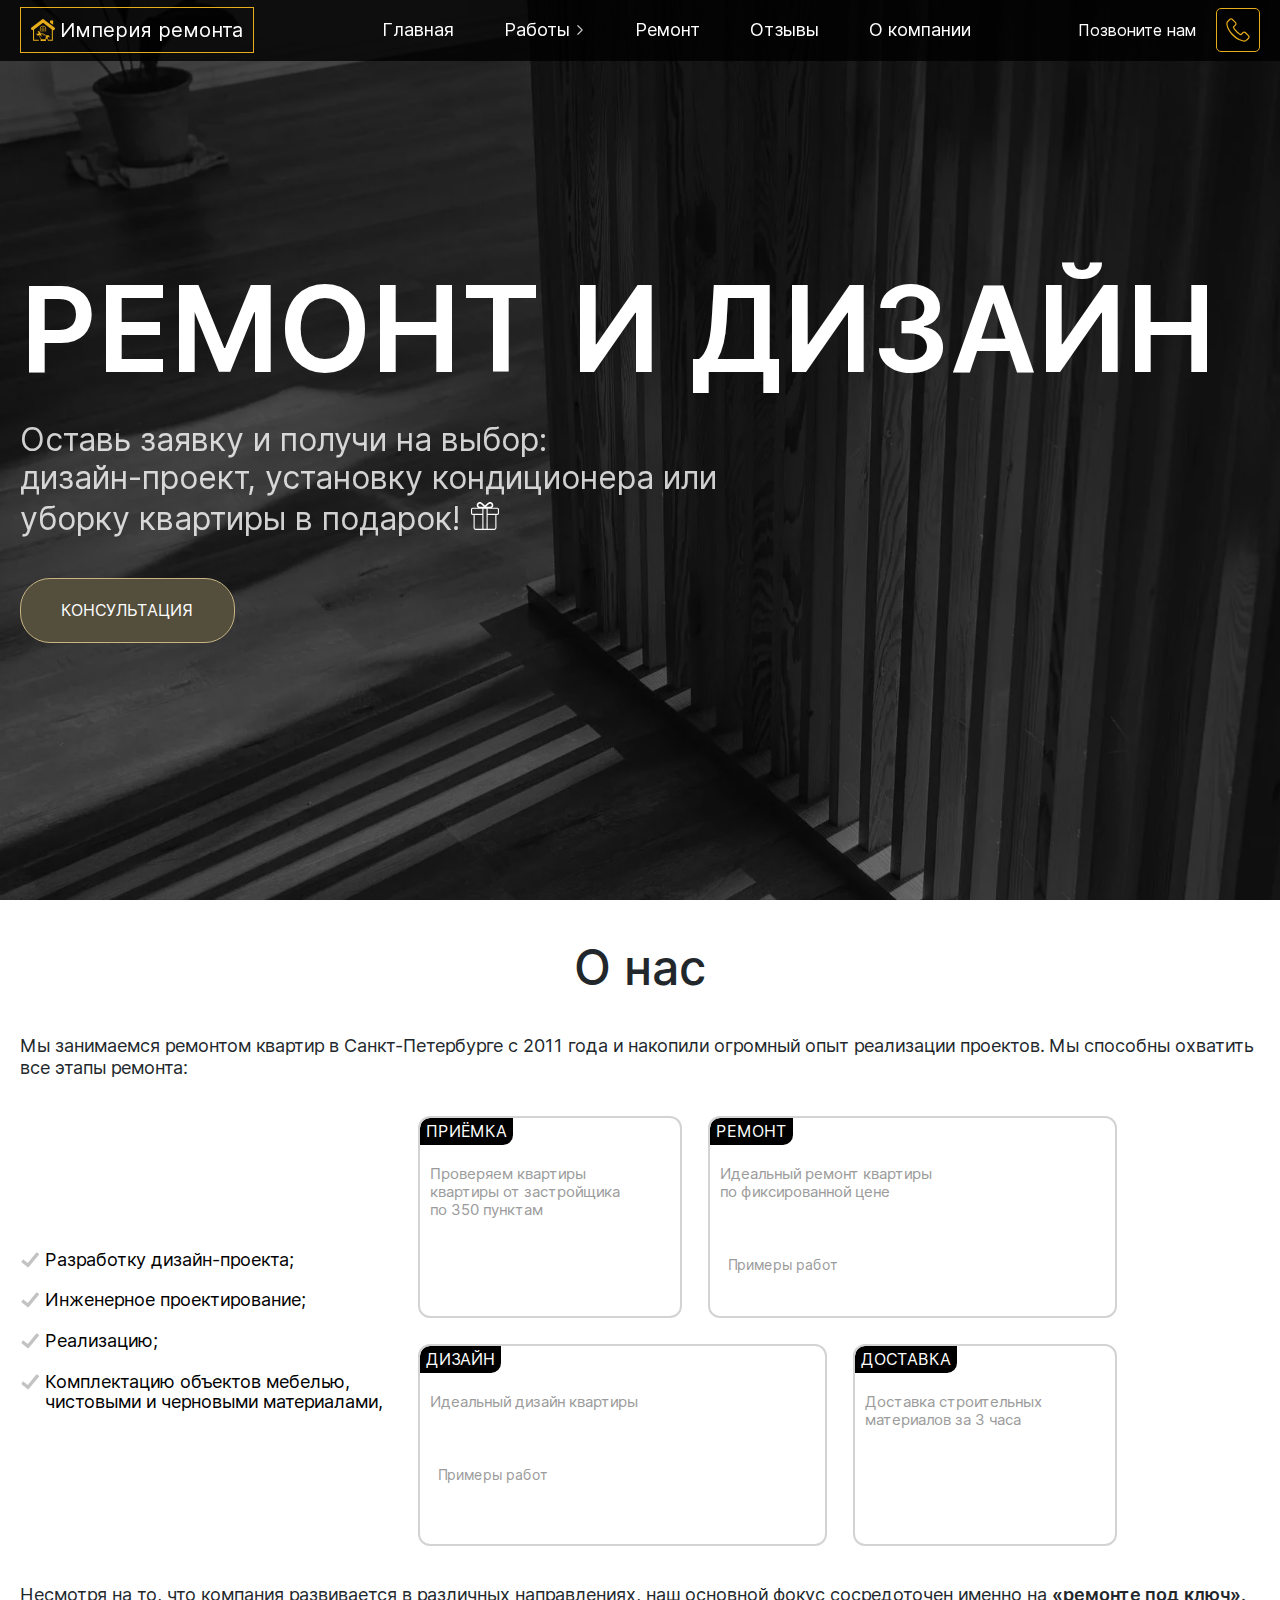
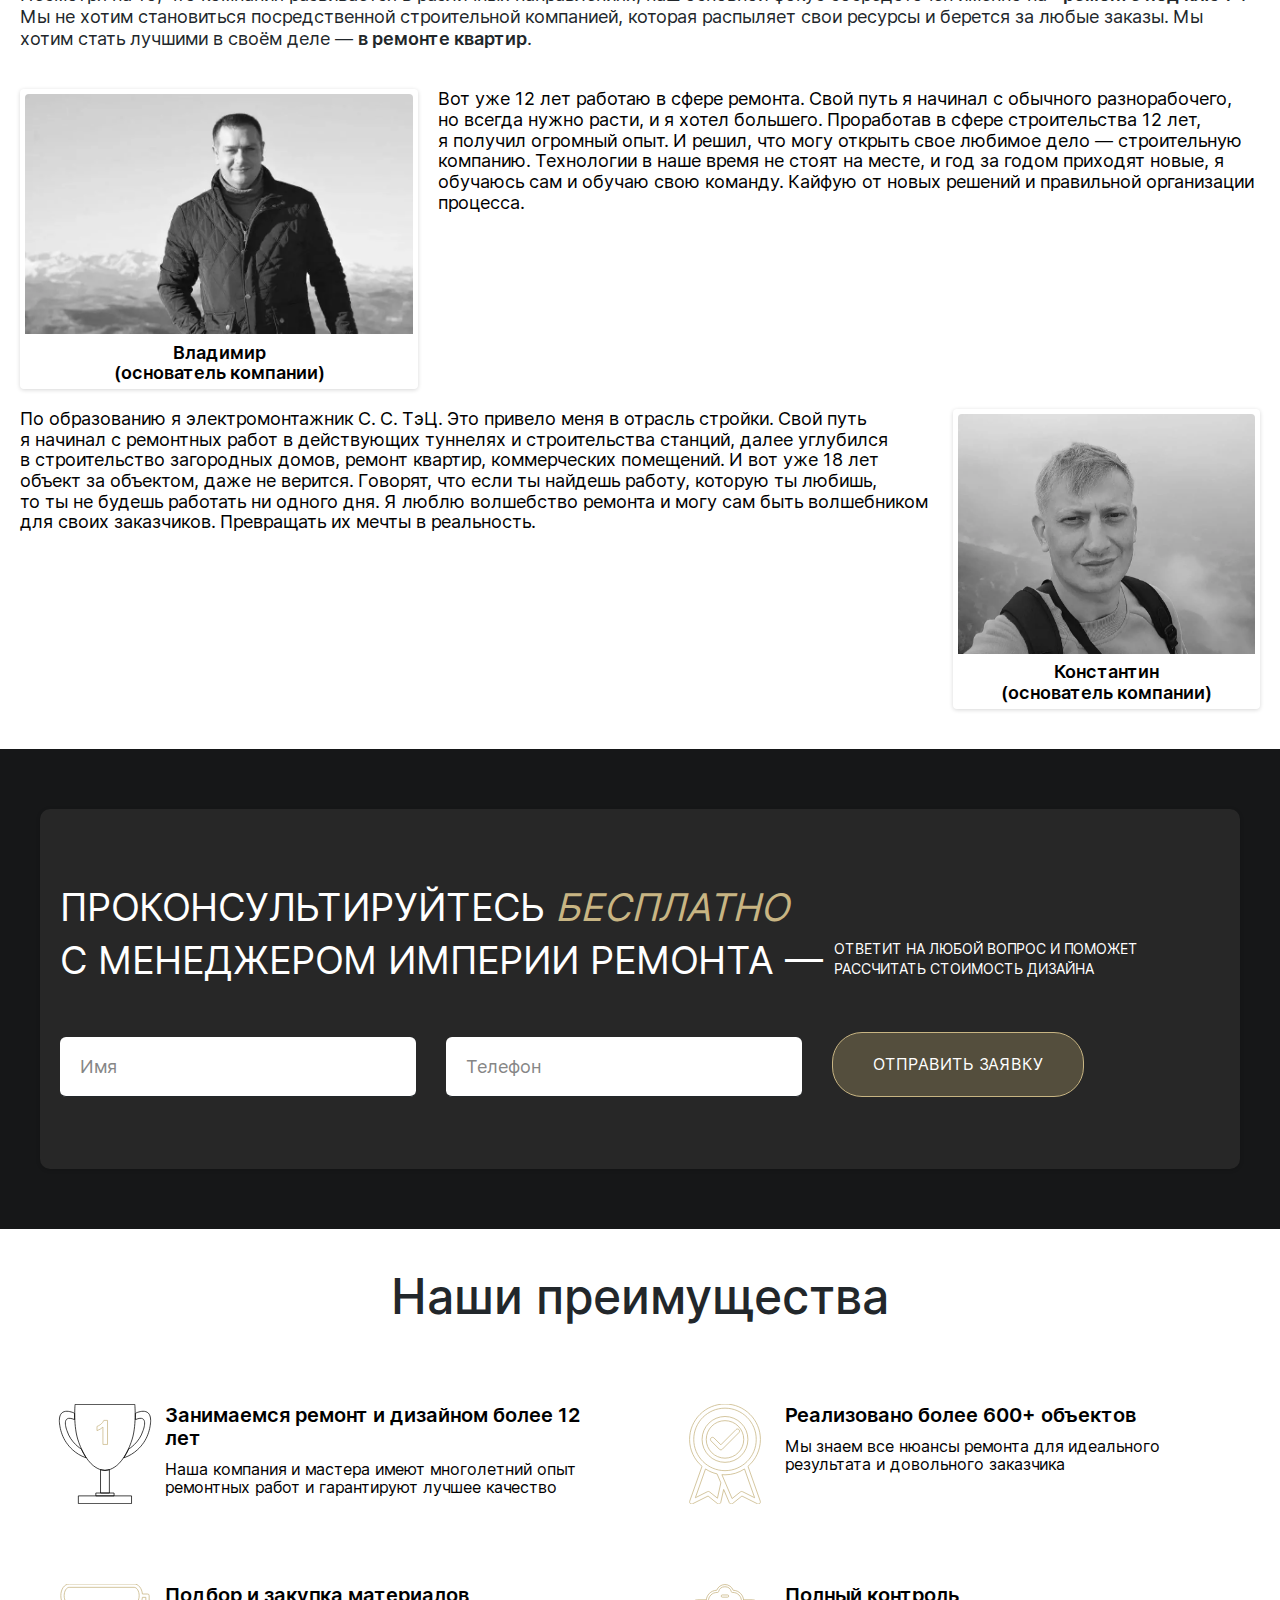
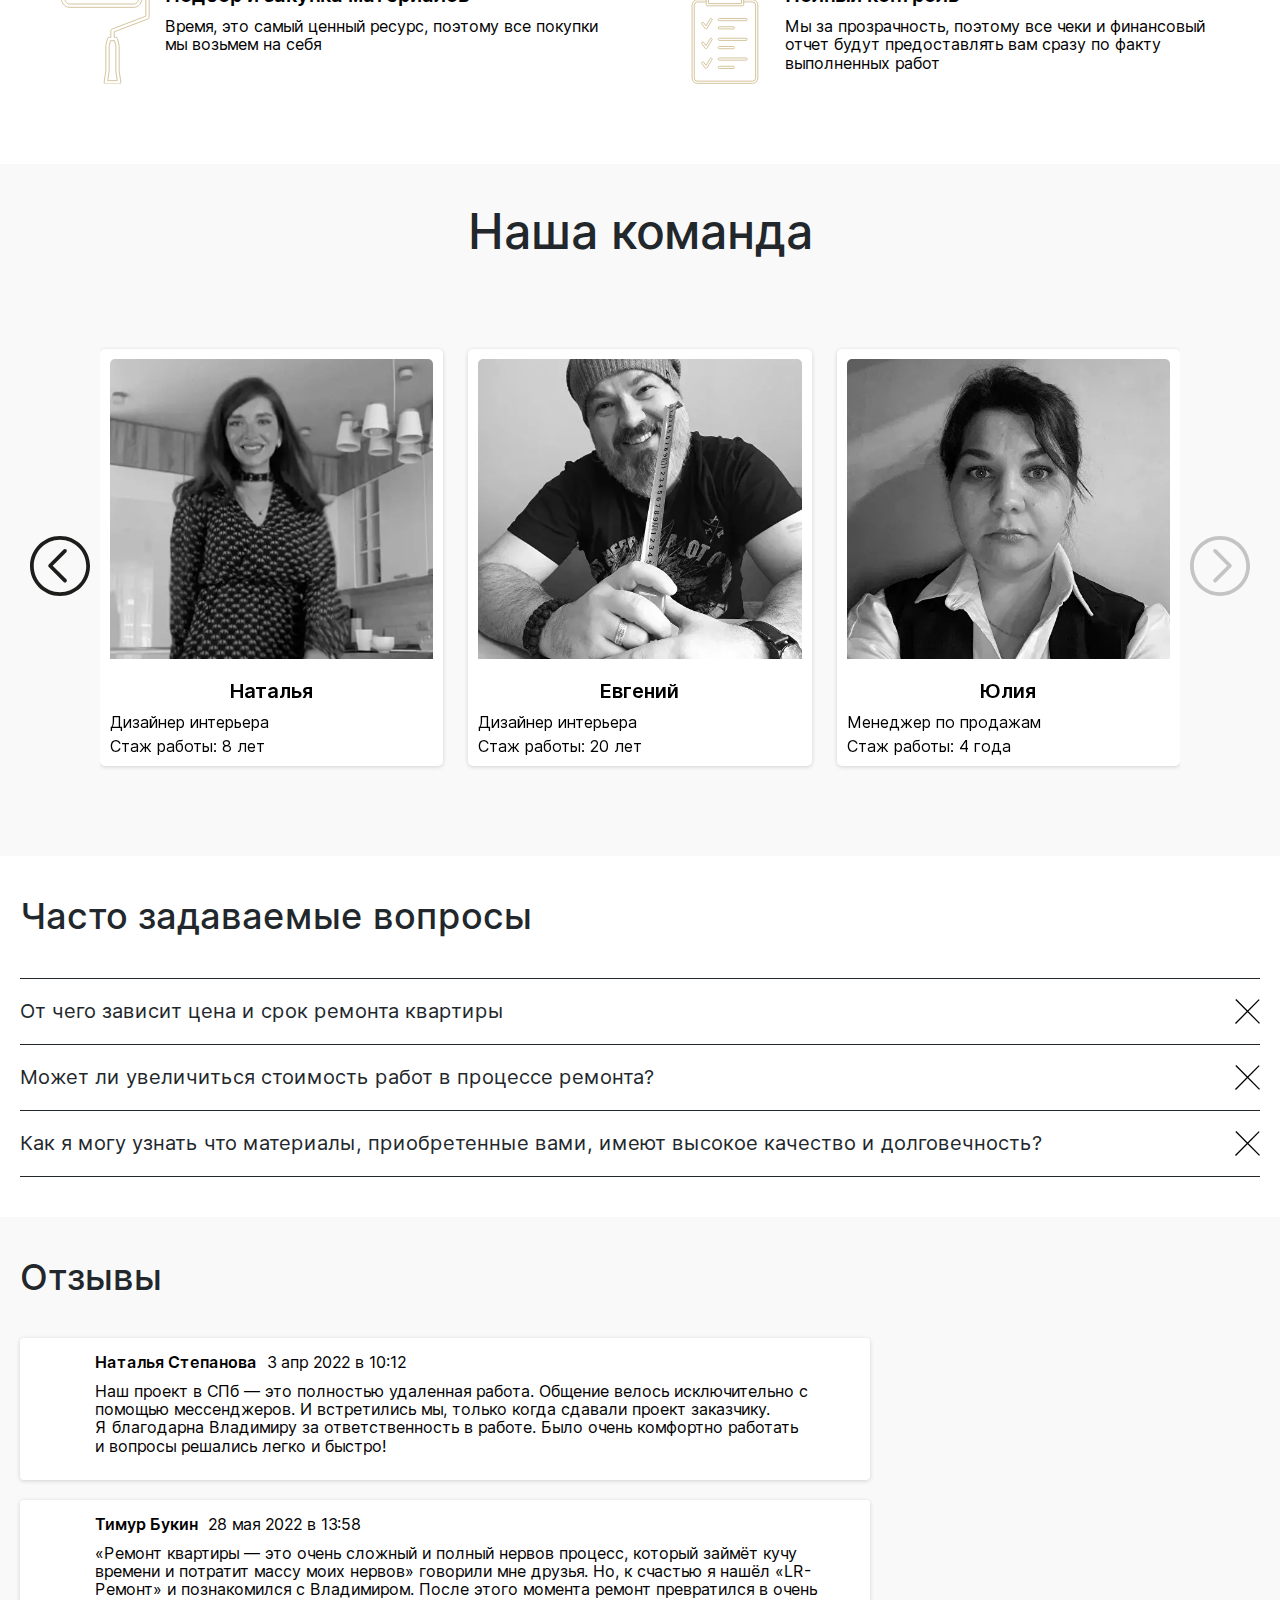
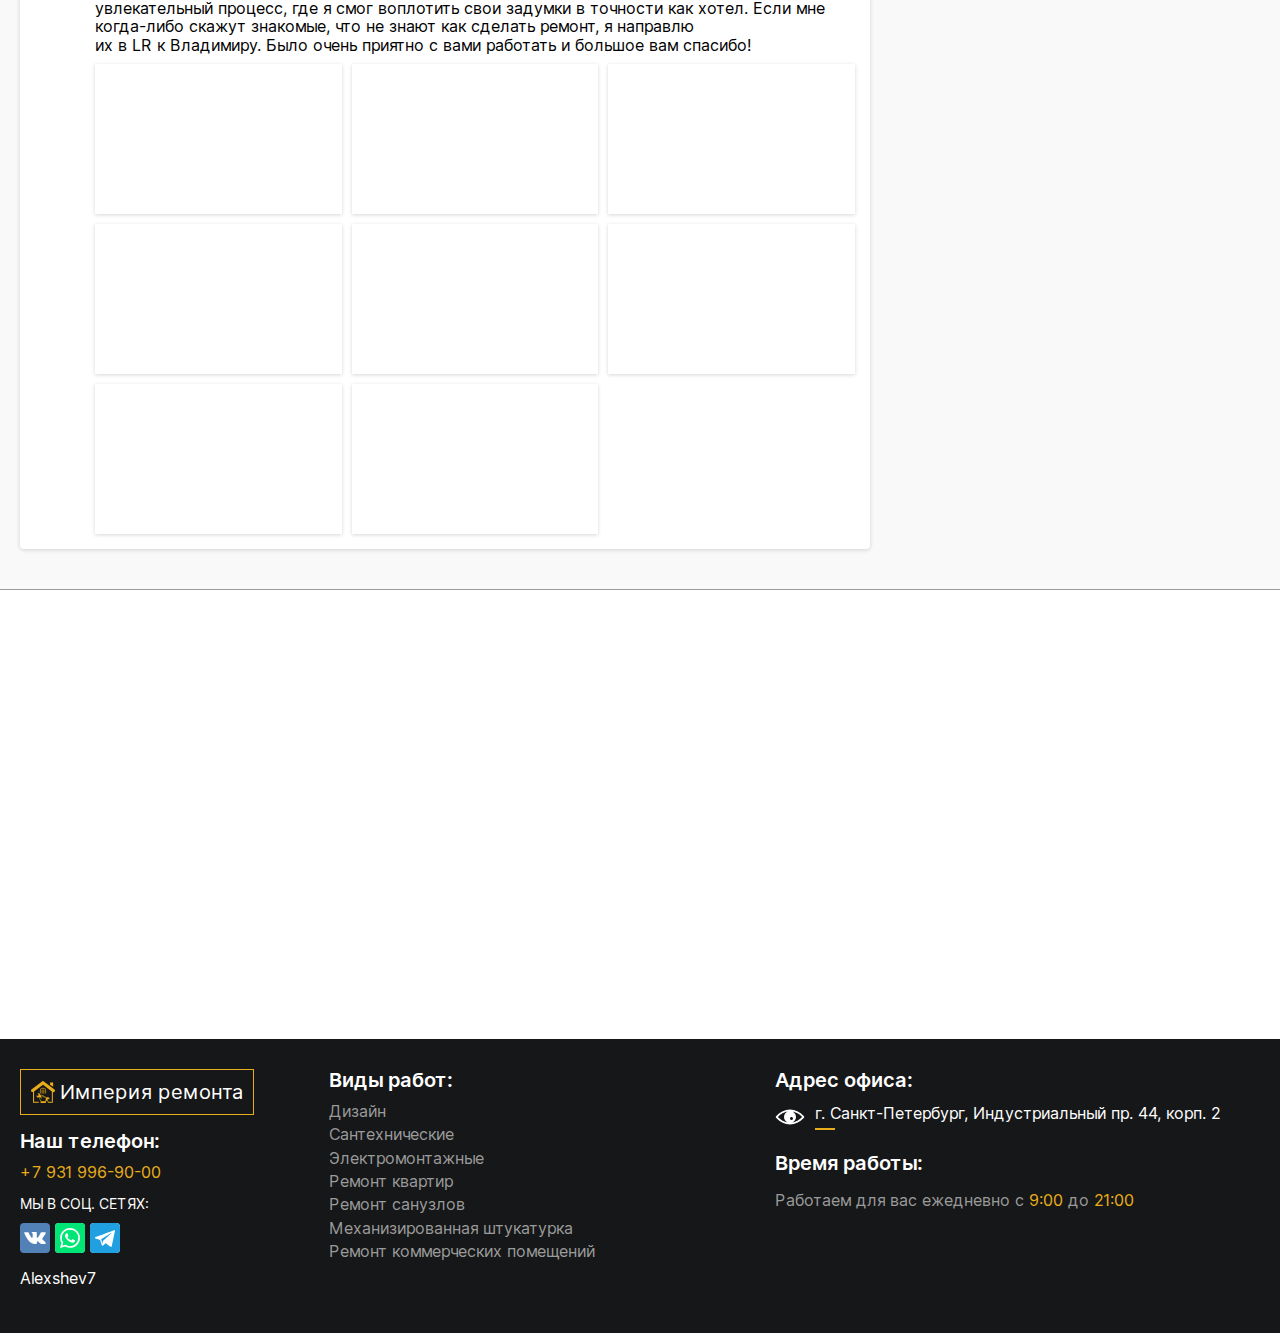
==== commit 90f4c394: "fix: fixed links #2" ====
--- a/index.html
+++ b/index.html
@@ -1 +1,943 @@
-<!DOCTYPE html><html lang="ru" class="page"><head><meta http-equiv="Content-Type" content="text/html" charset="utf-8"><meta name="viewport" content="width=device-width,initial-scale=1"><link rel="shortcut icon" href="favicon.ico" type="image/x-icon"><meta http-equiv="X-UA-Compatible" content="ie=edge"><meta name="theme-color" content="#111111"><meta name="description" content="Империя ремонта - компания по оказанию услуг ремонта и дизайна в сфере недвижимости в Санкт-Петербурге, работаем с 2011 года. Мы накопили огромный опыт реализации проектов и способны охватить все этапы ремонта: разработку дизайн-проекта; инженерное проектирование; реализацию; комплектацию объектов мебелью, чистовыми и черновыми материалами"><meta name="keywords" content="ремонт квартиры, дизайн, разработка дизайн-проекта, инженерное проектирование, комплектация мебелью, комплектация чистовыми и черновыми материалами"><title>Империя ремонта</title><link rel="preload" href="fonts/InterRegular.woff2" as="font" type="font/woff2" crossorigin><link rel="preload" href="fonts/InterMedium.woff2" as="font" type="font/woff2" crossorigin><link rel="preload" href="fonts/InterSemiBold.woff2" as="font" type="font/woff2" crossorigin><link rel="stylesheet" href="css/vendor.css"><link rel="stylesheet" href="css/main.css"><link rel="stylesheet" href="https://cdn.envybox.io/widget/cbk.css"><script defer="defer" src="js/main.js"></script><script src="https://api-maps.yandex.ru/2.1/?apikey=699d6cd8-bf28-422f-a267-98f17078ae0f&lang=ru_RU"></script></head><body class="page__body"><div class="site-container"><header class="header fixed-block"><div class="container header__container"><a href="/" class="logo header__logo"><svg><use xlink:href="img/sprite.svg#logo"></use></svg> <span class="logo__text">Империя ремонта</span></a><nav class="nav header__nav" title="Главное меню" data-menu><ul class="list-reset nav__list"><li class="nav__item"><a href="/" class="nav__link">Главная</a></li><li class="nav__item"><a href="#" class="nav__link nav__link--drop" data-menu-item>Работы</a><ul class="list-reset nav__list nav__list--dropdown dropdown-list"><li class="dropdown-list__item mobile-back"><a href="#" class="dropdown-list__link mobile-back__link" data-menu-item>Назад</a></li><li class="dropdown-list__item"><a href="../electro.html" class="dropdown-list__link" data-menu-item>Электромонтажные</a></li><li class="dropdown-list__item"><a href="../design.html" class="dropdown-list__link" data-menu-item>Дизайн</a></li><li class="dropdown-list__item"><a href="../sanitary.html" class="dropdown-list__link" data-menu-item>Сантехнические</a></li><li class="dropdown-list__item"><a href="../apartment.html" class="dropdown-list__link" data-menu-item>Ремонт квартир</a></li><li class="dropdown-list__item"><a href="../bathroom.html" class="dropdown-list__link" data-menu-item>Ремонт санузлов</a></li><li class="dropdown-list__item"><a href="../mech.html" class="dropdown-list__link" data-menu-item>Механизированная штукатурка</a></li><li class="dropdown-list__item"><a href="../commercial.html" class="dropdown-list__link" data-menu-item>Ремонт коммерческих помещений</a></li></ul></li><li class="nav__item"><a href="../renovation.html" class="nav__link" data-menu-item>Ремонт</a></li><li class="nav__item"><a href="../#reviews" class="nav__link" data-menu-item>Отзывы</a></li><li class="nav__item"><a href="../#about" class="nav__link" data-menu-item>О компании</a></li></ul></nav><button class="btn-reset burger" aria-label="Открыть меню" aria-expanded="false" data-burger><span class="burger__top"></span> <span class="burger__middle"></span> <span class="burger__bottom"></span></button><div class="phone header__phone"><p class="phone__text">Позвоните нам</p><a href="tel:+79319969000" class="phone__link"><svg><use xlink:href="img/sprite.svg#phone"></use></svg></a></div></div></header><main class="main"><section class="hero"><div class="hero__container"><!-- slider --><div class="swiper hero__slider"><div class="container hero__content"><h1 class="hero__title">Ремонт и дизайн</h1><p class="hero__text">Оставь заявку и получи на выбор:<br>дизайн-проект, установку кондиционера или уборку квартиры в подарок! <svg><use xlink:href="img/sprite.svg#present"></use></svg></p><a href="#consult" class="btn-reset btn form__btn">Консультация</a></div><div class="swiper-wrapper"><div class="hero__overlay"></div><!-- content --><div class="swiper-slide"><div class="hero__item"><picture><source srcset="img/slides/img-1.webp" type="image/webp"><img loading="lazy" src="img/slides/img-1.png" class="hero__image" width="1920" height="1080" alt="Слайд 1"></picture></div></div><div class="swiper-slide"><div class="hero__item"><picture><source srcset="img/slides/img-2.webp" type="image/webp"><img loading="lazy" src="img/slides/img-2.png" class="hero__image" width="1920" height="1080" alt="Слайд 2"></picture></div></div><div class="swiper-slide"><div class="hero__item"><picture><source srcset="img/slides/img-3.webp" type="image/webp"><img loading="lazy" src="img/slides/img-3.png" class="hero__image" width="1920" height="1080" alt="Слайд 3"></picture></div></div></div><div class="swiper-pagination hero-slider__pagination"></div></div></div></section><section class="about section-offset" id="about"><div class="container about__container"><h2 class="section-title">О нас</h2><div class="about__content"><p class="about__text">Мы занимаемся ремонтом квартир в Санкт-Петербурге с 2011 года и накопили огромный опыт реализации проектов. Мы способны охватить все этапы ремонта:</p><div class="about__descr"><ul class="list-reset about__types"><li class="about__type"><svg><use xlink:href="img/sprite.svg#check"></use></svg> Разработку дизайн-проекта;</li><li class="about__type"><svg><use xlink:href="img/sprite.svg#check"></use></svg> Инженерное проектирование;</li><li class="about__type"><svg><use xlink:href="img/sprite.svg#check"></use></svg> Реализацию;</li><li class="about__type"><svg><use xlink:href="img/sprite.svg#check"></use></svg> Комплектацию объектов мебелью, чистовыми и черновыми материалами,</li></ul><div class="banners about__banners"><div class="banners__item banners__item--accept"><div class="banners__title">Приёмка</div><div class="banners__descr"><div class="banners__text">Проверяем квартиры квартиры от застройщика по 350 пунктам</div></div></div><div class="banners__item banners__item--repair"><div class="banners__title">Ремонт</div><div class="banners__descr"><div class="banners__text">Идеальный ремонт квартиры по фиксированной цене</div><a class="btn-reset btn banners__btn" href="javascript:;" data-fancybox-trigger="gallery-renovation" data-fancybox-index="0">Примеры работ</a></div></div><div class="banners__item banners__item--design"><div class="banners__title">Дизайн</div><div class="banners__descr"><div class="banners__text">Идеальный дизайн квартиры</div><a class="btn-reset btn banners__btn" href="javascript:;" data-fancybox-trigger="gallery-design" data-fancybox-index="0">Примеры работ</a></div></div><div class="banners__item banners__item--delivery"><div class="banners__title">Доставка</div><div class="banners__descr"><div class="banners__text">Доставка строительных материалов за 3 часа</div></div></div></div></div><p class="about__text">Несмотря на то, что компания развивается в различных направлениях, наш основной фокус сосредоточен именно на <span class="word__select word__select--bold">«ремонте под ключ»</span>. Мы не хотим становиться посредственной строительной компанией, которая распыляет свои ресурсы и берется за любые заказы. Мы хотим стать лучшими в своём деле — <span class="word__select word__select--bold">в ремонте квартир</span>.</p><div class="gallery gallery--hidden"><a href="img/gallery/renovation/img-1.jpg" data-fancybox="gallery-renovation" data-caption="Пример #1"><picture><source srcset="img/gallery/renovation/img-1.webp" type="image/webp"><img loading="lazy" src="img/gallery/renovation/img-1.jpg" class="image" alt="Пример #1"></picture></a><a href="img/gallery/renovation/img-2.jpg" data-fancybox="gallery-renovation" data-caption="Пример #2"><picture><source srcset="img/gallery/renovation/img-2.webp" type="image/webp"><img loading="lazy" src="img/gallery/renovation/img-2.jpg" class="image" alt="Пример #2"></picture></a><a href="img/gallery/renovation/img-3.jpg" data-fancybox="gallery-renovation" data-caption="Пример #3"><picture><source srcset="img/gallery/renovation/img-3.webp" type="image/webp"><img loading="lazy" src="img/gallery/renovation/img-3.jpg" class="image" alt="Пример #3"></picture></a><a href="img/gallery/renovation/img-4.jpg" data-fancybox="gallery-renovation" data-caption="Пример #4"><picture><source srcset="img/gallery/renovation/img-4.webp" type="image/webp"><img loading="lazy" src="img/gallery/renovation/img-4.jpg" class="image" alt="Пример #4"></picture></a><a href="img/gallery/renovation/img-5.jpg" data-fancybox="gallery-renovation" data-caption="Пример #2"><picture><source srcset="img/gallery/renovation/img-5.webp" type="image/webp"><img loading="lazy" src="img/gallery/renovation/img-5.jpg" class="image" alt="Пример #5"></picture></a><a href="img/gallery/renovation/img-6.jpg" data-fancybox="gallery-renovation" data-caption="Пример #6"><picture><source srcset="img/gallery/renovation/img-6.webp" type="image/webp"><img loading="lazy" src="img/gallery/renovation/img-6.jpg" class="image" alt="Пример #6"></picture></a><a href="img/gallery/renovation/img-7.jpg" data-fancybox="gallery-renovation" data-caption="Пример #2"><picture><source srcset="img/gallery/renovation/img-7.webp" type="image/webp"><img loading="lazy" src="img/gallery/renovation/img-7.jpg" class="image" alt="Пример #7"></picture></a><a href="img/gallery/renovation/img-8.jpg" data-fancybox="gallery-renovation" data-caption="Пример #7"><picture><source srcset="img/gallery/renovation/img-8.webp" type="image/webp"><img loading="lazy" src="img/gallery/renovation/img-8.jpg" class="image" alt="Пример #8"></picture></a><a href="img/gallery/renovation/img-9.jpg" data-fancybox="gallery-renovation" data-caption="Пример #9"><picture><source srcset="img/gallery/renovation/img-9.webp" type="image/webp"><img loading="lazy" src="img/gallery/renovation/img-9.jpg" class="image" alt="Пример #9"></picture></a><a href="img/gallery/renovation/img-10.jpg" data-fancybox="gallery-renovation" data-caption="Пример #10"><picture><source srcset="img/gallery/renovation/img-10.webp" type="image/webp"><img loading="lazy" src="img/gallery/renovation/img-10.jpg" class="image" alt="Пример #10"></picture></a><a href="img/gallery/renovation/img-11.jpg" data-fancybox="gallery-renovation" data-caption="Пример #11"><picture><source srcset="img/gallery/renovation/img-11.webp" type="image/webp"><img loading="lazy" src="img/gallery/renovation/img-11.jpg" class="image" alt="Пример #11"></picture></a><a href="img/gallery/renovation/img-12.jpg" data-fancybox="gallery-renovation" data-caption="Пример #12"><picture><source srcset="img/gallery/renovation/img-12.webp" type="image/webp"><img loading="lazy" src="img/gallery/renovation/img-12.jpg" class="image" alt="Пример #12"></picture></a><a href="img/gallery/renovation/img-13.jpg" data-fancybox="gallery-renovation" data-caption="Пример #13"><picture><source srcset="img/gallery/renovation/img-13.webp" type="image/webp"><img loading="lazy" src="img/gallery/renovation/img-13.jpg" class="image" alt="Пример #13"></picture></a><a href="img/gallery/renovation/img-14.jpg" data-fancybox="gallery-renovation" data-caption="Пример #14"><picture><source srcset="img/gallery/renovation/img-14.webp" type="image/webp"><img loading="lazy" src="img/gallery/renovation/img-14.jpg" class="image" alt="Пример #14"></picture></a></div><div class="gallery gallery--hidden"><a href="img/gallery/design/img-1.jpg" data-fancybox="gallery-design" data-caption="Дизайн пример #1"><picture><source srcset="img/gallery/design/img-1.webp" type="image/webp"><img loading="lazy" src="img/gallery/design/img-1.jpg" class="image" width="443" height="320" alt="Дизайн пример #1"></picture></a><a href="img/gallery/design/img-2.jpg" data-fancybox="gallery-design" data-caption="Дизайн пример #2"><picture><source srcset="img/gallery/design/img-2.webp" type="image/webp"><img loading="lazy" src="img/gallery/design/img-2.jpg" class="image" width="443" height="320" alt="Дизайн пример #2"></picture></a><a href="img/gallery/design/img-3.jpg" data-fancybox="gallery-design" data-caption="Дизайн пример #3"><picture><source srcset="img/gallery/design/img-3.webp" type="image/webp"><img loading="lazy" src="img/gallery/design/img-3.jpg" class="image" width="443" height="320" alt="Дизайн пример #3"></picture></a><a href="img/gallery/design/img-4.jpg" data-fancybox="gallery-design" data-caption="Дизайн пример #4"><picture><source srcset="img/gallery/design/img-4.webp" type="image/webp"><img loading="lazy" src="img/gallery/design/img-4.jpg" class="image" width="443" height="320" alt="Дизайн пример #4"></picture></a></div><div class="founders about__founders"><div class="founders__item"><div class="founders__text">Вот уже 12 лет работаю в сфере ремонта. Свой путь я начинал с обычного разнорабочего, но всегда нужно расти, и я хотел большего. Проработав в сфере строительства 12 лет, я получил огромный опыт. И решил, что могу открыть свое любимое дело — строительную компанию. Технологии в наше время не стоят на месте, и год за годом приходят новые, я обучаюсь сам и обучаю свою команду. Кайфую от новых решений и правильной организации процесса.</div><div class="founders__card card-founder"><div class="card-founder__img"><picture><source srcset="img/founders/img-1.webp" type="image/webp"><img loading="lazy" src="img/founders/img-1.jpg" class="card-founder__image" width="849" height="525" alt="Владимир (основатель компании)"></picture></div><h3 class="card-founder__title">Владимир<br>(основатель компании)</h3></div></div><div class="founders__item"><div class="founders__text">По образованию я электромонтажник С. С. ТэЦ. Это привело меня в отрасль стройки. Свой путь я начинал с ремонтных работ в действующих туннелях и строительства станций, далее углубился в строительство загородных домов, ремонт квартир, коммерческих помещений. И вот уже 18 лет объект за объектом, даже не верится. Говорят, что если ты найдешь работу, которую ты любишь, то ты не будешь работать ни одного дня. Я люблю волшебство ремонта и могу сам быть волшебником для своих заказчиков. Превращать их мечты в реальность.</div><div class="founders__card card-founder"><div class="card-founder__img"><picture><source srcset="img/founders/img-2.webp" type="image/webp"><img loading="lazy" src="img/founders/img-2.jpg" class="card-founder__image" width="953" height="769" alt="Константин (основатель компании)"></picture></div><h3 class="card-founder__title">Константин<br>(основатель компании)</h3></div></div></div></div></div></section><section class="consult" id="consult"><div class="container consult__container"><div class="consult__content"><div class="consult__top"><h2 class="section-title consult__title">Проконсультируйтесь <span class="consult__word consult__word--select">бесплатно</span><br>с менеджером Империи ремонта — <span class="consult__text">Ответит на любой вопрос и поможет рассчитать стоимость дизайна</span></h2></div><div class="form-wrapper"><form action="#" class="form consult__form" autocomplete="off"><label class="form__label consult__label"><input type="text" name="Имя" class="input-reset form__input consult__input input-name" placeholder="Имя" autocomplete="off"></label> <label class="form__label consult__label"><input type="tel" name="Телефон" class="input-reset form__input consult__input input-tel" placeholder="Телефон" autocomplete="off"></label> <button class="btn-reset btn form__btn consult__btn">Отправить заявку</button></form></div></div></div></section><section class="advantages section-offset" id="advantages"><div class="container advantages__container"><h2 class="section-title">Наши преимущества</h2><div class="advantages__content"><div class="advantages__items"><div class="advantages__item"><svg><use xlink:href="img/sprite.svg#reward"></use></svg><div class="advantages__descr"><h3 class="advantages__title">Занимаемся ремонт и дизайном более 12 лет</h3><p class="advantages__text">Наша компания и мастера имеют многолетний опыт ремонтных работ и гарантируют лучшее качество</p></div></div><div class="advantages__item"><svg><use xlink:href="img/sprite.svg#reward-check"></use></svg><div class="advantages__descr"><h3 class="advantages__title">Реализовано более 600+ объектов</h3><p class="advantages__text">Мы знаем все нюансы ремонта для идеального результата и довольного заказчика</p></div></div><div class="advantages__item"><svg><use xlink:href="img/sprite.svg#roller"></use></svg><div class="advantages__descr"><h3 class="advantages__title">Подбор и закупка материалов</h3><p class="advantages__text">Время, это самый ценный ресурс, поэтому все покупки мы возьмем на себя</p></div></div><div class="advantages__item"><svg class="svg-list-check"><use xlink:href="img/sprite.svg#list-check"></use></svg><div class="advantages__descr"><h3 class="advantages__title">Полный контроль</h3><p class="advantages__text">Мы за прозрачность, поэтому все чеки и финансовый отчет будут предоставлять вам сразу по факту выполненных работ</p></div></div></div></div></div></section><section class="team section-offset" id="team"><div class="container team__container"><h2 class="section-title">Наша команда</h2><!-- Swiper --><div class="team-swiper swiper"><div class="slider-team__nav"><div class="swiper-button-prev"><svg><use xlink:href="img/sprite.svg#prev"></use></svg></div><div class="swiper-button-next"><svg><use xlink:href="img/sprite.svg#next"></use></svg></div></div><div class="team-slider"><div class="card-wrapper swiper-wrapper"><div class="card swiper-slide"><div class="card__content"><div class="card__image"><picture><source srcset="img/main/team/img-1.webp" type="image/webp"><img src="img/main/team/img-1.jpg" class="team__image" alt="Наталья"></picture></div><div class="card__descr"><h4 class="card__name">Наталья</h4><p class="card__text">Дизайнер интерьера</p><p class="card__text">Стаж работы: 8 лет</p></div></div></div><div class="card swiper-slide"><div class="card__content"><div class="card__image"><picture><source srcset="img/main/team/img-2.webp" type="image/webp"><img src="img/main/team/img-2.png" class="team__image" alt="Евгений"></picture></div><div class="card__descr"><h4 class="card__name">Евгений</h4><p class="card__text">Дизайнер интерьера</p><p class="card__text">Стаж работы: 20 лет</p></div></div></div><div class="card swiper-slide"><div class="card__content"><div class="card__image"><picture><source srcset="img/main/team/img-3.webp" type="image/webp"><img src="img/main/team/img-3.png" class="team__image" alt="Юлия"></picture></div><div class="card__descr"><h4 class="card__name">Юлия</h4><p class="card__text">Менеджер по продажам</p><p class="card__text">Стаж работы: 4 года</p></div></div></div><div class="card swiper-slide"><div class="card__content"><div class="card__image"><picture><source srcset="img/main/team/img-4.webp" type="image/webp"><img src="img/main/team/img-4.png" class="team__image" alt="Владимир"></picture></div><div class="card__descr"><h4 class="card__name">Владимир</h4><p class="card__text">Сантехник</p><p class="card__text">Стаж работы: 13 лет</p></div></div></div><div class="card swiper-slide"><div class="card__content"><div class="card__image"><picture><source srcset="img/main/team/img-5.webp" type="image/webp"><img src="img/main/team/img-5.png" class="team__image" alt="Келдиёр"></picture></div><div class="card__descr"><h4 class="card__name">Келдиёр</h4><p class="card__text">Мастер общественных работ</p><p class="card__text">Стаж работы: 25 лет</p></div></div></div><div class="card swiper-slide"><div class="card__content"><div class="card__image"><picture><source srcset="img/main/team/img-6.webp" type="image/webp"><img src="img/main/team/img-6.png" class="team__image" alt="Далер"></picture></div><div class="card__descr"><h4 class="card__name">Далер</h4><p class="card__text">Мастер общественных работ</p><p class="card__text">Стаж работы: 16 лет</p></div></div></div><div class="card swiper-slide"><div class="card__content"><div class="card__image"><picture><source srcset="img/main/team/img-7.webp" type="image/webp"><img src="img/main/team/img-7.png" class="team__image" alt="Богдан"></picture></div><div class="card__descr"><h4 class="card__name">Богдан</h4><p class="card__text">Мастер общественных работ</p><p class="card__text">Стаж работы: 7 лет</p></div></div></div><div class="card swiper-slide"><div class="card__content"><div class="card__image"><svg><use xlink:href="img/sprite.svg#question"></use></svg></div><div class="card__descr"><h4 class="card__name">Плиточник</h4><p class="card__text">Открытая вакансия</p><p class="card__text">Требование: Стаж от 2х лет</p></div></div></div><div class="card swiper-slide"><div class="card__content"><div class="card__image"><svg><use xlink:href="img/sprite.svg#question"></use></svg></div><div class="card__descr"><h4 class="card__name">Сантехник</h4><p class="card__text">Открытая вакансия</p><p class="card__text">Требование: Стаж от 2х лет</p></div></div></div><div class="card swiper-slide"><div class="card__content"><div class="card__image"><svg><use xlink:href="img/sprite.svg#question"></use></svg></div><div class="card__descr"><h4 class="card__name">Электрик</h4><p class="card__text">Открытая вакансия</p><p class="card__text">Требование: Стаж от 2х лет</p></div></div></div><div class="card swiper-slide"><div class="card__content"><div class="card__image"><svg><use xlink:href="img/sprite.svg#question"></use></svg></div><div class="card__descr"><h4 class="card__name">Маляр</h4><p class="card__text">Открытая вакансия</p><p class="card__text">Требование: Стаж от 2х лет</p></div></div></div><div class="card swiper-slide"><div class="card__content"><div class="card__image"><svg><use xlink:href="img/sprite.svg#question"></use></svg></div><div class="card__descr"><h4 class="card__name">Монтажники по гкл</h4><p class="card__text">Открытая вакансия</p><p class="card__text">Требование: Стаж от 2х лет</p></div></div></div></div></div><!-- end --></div></div></section><section class="faq section-offset" id="faq"><div class="container faq__container"><h2 class="section-title faq__title">Часто задаваемые вопросы</h2><ul class="faq__list list-reset"><li class="faq-accordion"><button class="faq-accordion__control btn-reset" aria-expanded="false"><span class="faq-accordion__title">От чего зависит цена и срок ремонта квартиры</span> <span class="faq-accordion__icon"></span></button><div class="faq-accordion__content" aria-hidden="true"><p class="faq-accordion__text"><span>Ответ:</span> Это часто задаваемый вопрос, и, к сожалению, ответить на него непросто. Стоимость ремонта зависит и от материалов, которые будут выбраны, и от техники, в которой будут выполнены работы, и по-просту от фронта работ, а также от состояния помещения на момент начала ремонта. Поэтому чаще всего мы отвечаем: стоимость работ зависит от потребностей заказчика. И пожалуй, это будет самый честный ответ.</p></div></li><li class="faq-accordion"><button class="faq-accordion__control btn-reset" aria-expanded="false"><span class="faq-accordion__title">Может ли увеличиться стоимость работ в процессе ремонта?</span> <span class="faq-accordion__icon"></span></button><div class="faq-accordion__content" aria-hidden="true"><p class="faq-accordion__text"><span>Ответ:</span> Увы, да. И причин может быть множество — к примеру, может оказаться, что до того, как были сняты обои со стен, не было понятно, что стена требует укрепления. Или, к примеру, может потребоваться внезапная замена труб в санузле. Не все можно оценить перед началом работ, поскольку прежний ремонт часто скрывает неожиданные и неприятные сюрпризы. Особенно этим грешит жилье, бывшее в употреблении. Впрочем, и с только что сданной квартирой в черновой отделке нельзя быть уверенным, что квартира в идеальном состоянии.</p></div></li><li class="faq-accordion"><button class="faq-accordion__control btn-reset" aria-expanded="false"><span class="faq-accordion__title">Как я могу узнать что материалы, приобретенные вами, имеют высокое качество и долговечность?</span> <span class="faq-accordion__icon"></span></button><div class="faq-accordion__content" aria-hidden="true"><p class="faq-accordion__text"><span>Ответ:</span> Мы предоставляем гарантию на все выполненные работы. Как правило, ремонт квартиры ставит довольно сложные вопросы, требующие ответственного подхода. При использовании некачественных материалов очень скоро вся отделка начнет разрушаться. Мы не заинтересованы, через полгода проводить повторный ремонт за счет своих финансовых средств, поэтому очень тщательно выбираем и поставщиков, и предлагаемые ими стройматериалы, а также несем полную ответственность за их качество. Но это касается только тех материалов, которые закупаем мы сами.</p></div></li></ul></div></section><section class="reviews section-offset" id="reviews"><div class="container reviews__container"><h2 class="section-title reviews__title">Отзывы</h2><div class="reviews__content"><div class="posts reviews__posts"><div class="posts__item"><div class="posts__avatar"><picture><source srcset="img/main/reviews/img-1.webp" type="image/webp"><img loading="lazy" src="img/main/reviews/img-1.jpg" class="image" width="50" height="50" alt="Наталья Степанова"></picture></div><div class="posts__descr"><div class="posts__top"><div class="posts__name">Наталья Степанова</div><span class="posts__date">3 апр 2022 в 10:12</span></div><div class="posts__text">Наш проект в СПб — это полностью удаленная работа. Общение велось исключительно с помощью мессенджеров. И встретились мы, только когда сдавали проект заказчику. Я благодарна Владимиру за ответственность в работе. Было очень комфортно работать и вопросы решались легко и быстро!</div></div></div><div class="posts__item"><div class="posts__avatar"><picture><source srcset="img/main/reviews/img-2.webp" type="image/webp"><img loading="lazy" src="img/main/reviews/img-2.jpg" class="image" width="50" height="50" alt="Наталья Степанова"></picture></div><div class="posts__descr"><div class="posts__top"><div class="posts__name">Тимур Букин</div><span class="posts__date">28 мая 2022 в 13:58</span></div><div class="posts__text">«Ремонт квартиры — это очень сложный и полный нервов процесс, который займёт кучу времени и потратит массу моих нервов» говорили мне друзья. Но, к счастью я нашёл «LR-Ремонт» и познакомился с Владимиром. После этого момента ремонт превратился в очень увлекательный процесс, где я смог воплотить свои задумки в точности как хотел. Если мне когда-либо скажут знакомые, что не знают как сделать ремонт, я направлю их в LR к Владимиру. Было очень приятно с вами работать и большое вам спасибо!</div><div class="posts__images"><a href="img/main/reviews/images/img-1.jpg" class="posts__link" data-fancybox="gallery-posts" data-caption="Пример #1"><picture><source srcset="img/main/reviews/images/img-1.webp" type="image/webp"><img loading="lazy" src="img/main/reviews/images/img-1.jpg" class="posts__image" alt="Пример #1"></picture></a><a href="img/main/reviews/images/img-2.jpg" class="posts__link" data-fancybox="gallery-posts" data-caption="Пример #2"><picture><source srcset="img/main/reviews/images/img-2.webp" type="image/webp"><img loading="lazy" src="img/main/reviews/images/img-2.jpg" class="posts__image" alt="Пример #2"></picture></a><a href="img/main/reviews/images/img-3.jpg" class="posts__link" data-fancybox="gallery-posts" data-caption="Пример #3"><picture><source srcset="img/main/reviews/images/img-3.webp" type="image/webp"><img loading="lazy" src="img/main/reviews/images/img-3.jpg" class="posts__image" alt="Пример #3"></picture></a><a href="img/main/reviews/images/img-4.jpg" class="posts__link" data-fancybox="gallery-posts" data-caption="Пример #4"><picture><source srcset="img/main/reviews/images/img-4.webp" type="image/webp"><img loading="lazy" src="img/main/reviews/images/img-4.jpg" class="posts__image" alt="Пример #4"></picture></a><a href="img/main/reviews/images/img-5.jpg" class="posts__link" data-fancybox="gallery-posts" data-caption="Пример #5"><picture><source srcset="img/main/reviews/images/img-5.webp" type="image/webp"><img loading="lazy" src="img/main/reviews/images/img-5.jpg" class="posts__image" alt="Пример #5"></picture></a><a href="img/main/reviews/images/img-6.jpg" class="posts__link" data-fancybox="gallery-posts" data-caption="Пример #6"><picture><source srcset="img/main/reviews/images/img-6.webp" type="image/webp"><img loading="lazy" src="img/main/reviews/images/img-6.jpg" class="posts__image" alt="Пример #6"></picture></a><a href="img/main/reviews/images/img-7.jpg" class="posts__link" data-fancybox="gallery-posts" data-caption="Пример #7"><picture><source srcset="img/main/reviews/images/img-7.webp" type="image/webp"><img loading="lazy" src="img/main/reviews/images/img-7.jpg" class="posts__image" alt="Пример #7"></picture></a><a href="img/main/reviews/images/img-8.jpg" class="posts__link" data-fancybox="gallery-posts" data-caption="Пример #8"><picture><source srcset="img/main/reviews/images/img-8.webp" type="image/webp"><img loading="lazy" src="img/main/reviews/images/img-8.jpg" class="posts__image" alt="Пример #8"></picture></a></div></div></div></div></div></div></section><section class="location"><div class="location__container"><div class="location__map" id="map"></div></div></section></main><footer class="footer"><div class="container footer__container"><div class="footer__content"><div class="footer__left"><div class="footer__main"><a href="#" class="logo footer__logo"><svg><use xlink:href="img/sprite.svg#logo"></use></svg> <span class="logo__text">Империя ремонта</span></a><div class="footer__phone"><h4 class="footer__title">Наш телефон:</h4><a href="tel:+79319969000" class="footer__phone-link">+7 931 996-90-00</a></div><div class="social footer__social"><h4 class="social__title">Мы в соц. сетях:</h4><div class="social__links"><a class="social__link" href="https://vk.com/imperiaremontaspb" target="_blank"><svg class="svg-vk"><use xlink:href="img/sprite.svg#vk"></use></svg> </a><a class="social__link" href="#"><svg class="svg-whatsapp"><use xlink:href="img/sprite.svg#whatsapp"></use></svg> </a><a class="social__link" href="#"><svg class="svg-telegram"><use xlink:href="img/sprite.svg#telegram"></use></svg></a></div></div></div><div class="footer__works"><h4 class="footer__title">Виды работ:</h4><ul class="list-reset footer-types"><li class="footer-types__item"><a href="../design.html" class="footer-types__link">Дизайн</a></li><li class="footer-types__item"><a href="../sanitary.html" class="footer-types__link">Сантехнические</a></li><li class="footer-types__item"><a href="../electro.html" class="footer-types__link">Электромонтажные</a></li><li class="footer-types__item"><a href="../apartment.html" class="footer-types__link">Ремонт квартир</a></li><li class="footer-types__item"><a href="../bathroom.html" class="footer-types__link">Ремонт санузлов</a></li><li class="footer-types__item"><a href="../mech.html" class="footer-types__link">Механизированная штукатурка</a></li><li class="footer-types__item"><a href="../commercial.html" class="footer-types__link">Ремонт коммерческих помещений</a></li></ul></div></div><div class="footer__right"><div class="footer__inf"><h4 class="footer__title">Адрес офиса:</h4><p class="footer__address point" data-point><svg class="svg-eye"><use xlink:href="img/sprite.svg#eye"></use></svg> <span>г. Санкт-Петербург, Индустриальный пр. 44, корп. 2</span></p></div><div class="footer__inf"><h5 class="footer__title">Время работы:</h5><p class="footer__time">Работаем для вас ежедневно с <span>9:00</span> до <span>21:00</span></p></div></div></div></div></footer></div><script type="text/javascript" src="https://cdn.envybox.io/widget/cbk.js?wcb_code=abfdc0098a4bfac69ed2d414aebc7db3" charset="UTF-8" async></script></body></html>+<!DOCTYPE html>
+<html lang="ru" class="page">
+
+<head>
+  <meta http-equiv="Content-Type" content="text/html" charset="utf-8">
+  <meta name="viewport" content="width=device-width, initial-scale=1.0">
+  <link rel="shortcut icon" href="favicon.ico" type="image/x-icon">
+  <meta http-equiv="X-UA-Compatible" content="ie=edge">
+  <meta name="theme-color" content="#111111">
+  <meta name="description"
+    content="Империя ремонта - компания по оказанию услуг ремонта и дизайна в сфере недвижимости в Санкт-Петербурге, работаем с 2011 года. Мы накопили огромный опыт реализации проектов и способны охватить все этапы ремонта: разработку дизайн-проекта; инженерное проектирование; реализацию; комплектацию объектов мебелью, чистовыми и черновыми материалами" />
+  <meta name="keywords"
+    content="ремонт квартиры, дизайн, разработка дизайн-проекта, инженерное проектирование, комплектация мебелью, комплектация чистовыми и черновыми материалами" />
+  <title>Империя ремонта</title>
+  <link rel="preload" href="fonts/InterRegular.woff2" as="font" type="font/woff2" crossorigin>
+  <link rel="preload" href="fonts/InterMedium.woff2" as="font" type="font/woff2" crossorigin>
+  <link rel="preload" href="fonts/InterSemiBold.woff2" as="font" type="font/woff2" crossorigin>
+  <link rel="stylesheet" href="css/vendor.css">
+  <link rel="stylesheet" href="css/main.css">
+  <script defer src="js/main.js"></script>
+  <script src="https://api-maps.yandex.ru/2.1/?apikey=699d6cd8-bf28-422f-a267-98f17078ae0f&lang=ru_RU"></script>
+</head>
+
+<body class="page__body">
+  <div class="site-container">
+    <header class="header fixed-block">
+      <div class="container header__container">
+        <a href="/" class="logo header__logo">
+          <svg>
+            <use xlink:href="img/sprite.svg#logo"></use>
+          </svg>
+          <span class="logo__text">Империя ремонта</span>
+        </a>
+        <nav class="nav header__nav" title="Главное меню" data-menu>
+          <ul class="list-reset nav__list">
+            <li class="nav__item"><a href="/" class="nav__link">Главная</a></li>
+            <li class="nav__item">
+              <a href="#" class="nav__link nav__link--drop" data-menu-item>Работы</a>
+              <ul class="list-reset nav__list nav__list--dropdown dropdown-list">
+                <li class="dropdown-list__item mobile-back">
+                  <a href="#" class="dropdown-list__link mobile-back__link" data-menu-item>Назад</a>
+                </li>
+                <li class="dropdown-list__item">
+                  <a href="electro.html" class="dropdown-list__link" data-menu-item>Электромонтажные</a>
+                </li>
+                <li class="dropdown-list__item">
+                  <a href="design.html" class="dropdown-list__link" data-menu-item>Дизайн</a>
+                </li>
+                <li class="dropdown-list__item">
+                  <a href="sanitary.html" class="dropdown-list__link" data-menu-item>Сантехнические</a>
+                </li>
+                <li class="dropdown-list__item">
+                  <a href="apartment.html" class="dropdown-list__link" data-menu-item>Ремонт квартир</a>
+                </li>
+                <li class="dropdown-list__item">
+                  <a href="bathroom.html" class="dropdown-list__link" data-menu-item>Ремонт санузлов</a>
+                </li>
+                <li class="dropdown-list__item">
+                  <a href="mech.html" class="dropdown-list__link" data-menu-item>Механизированная штукатурка</a>
+                </li>
+                <li class="dropdown-list__item">
+                  <a href="commercial.html" class="dropdown-list__link" data-menu-item>Ремонт коммерческих
+                    помещений</a>
+                </li>
+              </ul>
+            </li>
+            <li class="nav__item"><a href="renovation.html" class="nav__link" data-menu-item>Ремонт</a></li>
+            <li class="nav__item"><a href="../#reviews" class="nav__link" data-menu-item>Отзывы</a></li>
+            <li class="nav__item"><a href="#about" class="nav__link" data-menu-item>О компании</a></li>
+          </ul>
+        </nav>
+        <button class="btn-reset burger" aria-label="Открыть меню" aria-expanded="false" data-burger>
+          <span class="burger__top"></span>
+          <span class="burger__middle"></span>
+          <span class="burger__bottom"></span>
+        </button>
+        <div class="phone header__phone">
+          <p class="phone__text">Позвоните нам</p>
+          <a href="tel:+79319969000" class="phone__link">
+            <svg>
+              <use xlink:href="img/sprite.svg#phone"></use>
+            </svg>
+          </a>
+        </div>
+      </div>
+    </header>
+    <main class="main">
+      <section class="hero">
+        <div class="hero__container">
+          <!-- slider -->
+          <div class="swiper hero__slider">
+            <div class="container hero__content">
+              <h1 class="hero__title">Ремонт и дизайн</h1>
+              <p class="hero__text">Оставь заявку и получи на выбор: <br> дизайн-проект, установку кондиционера или
+                уборку
+                квартиры
+                в подарок!
+                <svg>
+                  <use xlink:href="img/sprite.svg#present"></use>
+                </svg>
+              </p>
+              <a href="#consult" class="btn-reset btn form__btn">Консультация</a>
+            </div>
+            <div class="swiper-wrapper">
+              <div class="hero__overlay"></div>
+              <!-- content -->
+              <div class="swiper-slide">
+                <div class="hero__item">
+                  <picture>
+                    <source srcset="img/slides/img-1.webp" type="image/webp">
+                    <img loading="lazy" src="img/slides/img-1.png" class="hero__image" width="1920" height="1080"
+                      alt="Слайд 1">
+                  </picture>
+                </div>
+              </div>
+              <div class="swiper-slide">
+                <div class="hero__item">
+                  <picture>
+                    <source srcset="img/slides/img-2.webp" type="image/webp">
+                    <img loading="lazy" src="img/slides/img-2.png" class="hero__image" width="1920" height="1080"
+                      alt="Слайд 2">
+                  </picture>
+                </div>
+              </div>
+              <div class="swiper-slide">
+                <div class="hero__item">
+                  <picture>
+                    <source srcset="img/slides/img-3.webp" type="image/webp">
+                    <img loading="lazy" src="img/slides/img-3.png" class="hero__image" width="1920" height="1080"
+                      alt="Слайд 3">
+                  </picture>
+                </div>
+              </div>
+            </div>
+            <div class="swiper-pagination hero-slider__pagination"></div>
+          </div>
+        </div>
+      </section>
+      <section class="about section-offset" id="about">
+        <div class="container about__container">
+          <h2 class="section-title">О нас</h2>
+          <div class="about__content">
+            <p class="about__text">
+              Мы занимаемся ремонтом квартир в Санкт-Петербурге с 2011 года и накопили огромный опыт реализации
+              проектов. Мы
+              способны охватить все этапы ремонта:
+            </p>
+            <div class="about__descr">
+              <ul class="list-reset about__types">
+                <li class="about__type">
+                  <svg>
+                    <use xlink:href="img/sprite.svg#check"></use>
+                  </svg>
+                  Разработку дизайн-проекта;
+                </li>
+                <li class="about__type">
+                  <svg>
+                    <use xlink:href="img/sprite.svg#check"></use>
+                  </svg>
+                  Инженерное проектирование;
+                </li>
+                <li class="about__type">
+                  <svg>
+                    <use xlink:href="img/sprite.svg#check"></use>
+                  </svg>
+                  Реализацию;
+                </li>
+                <li class="about__type">
+                  <svg>
+                    <use xlink:href="img/sprite.svg#check"></use>
+                  </svg>
+                  Комплектацию объектов мебелью, чистовыми и черновыми материалами,
+                </li>
+              </ul>
+              <div class="banners about__banners">
+                <div class="banners__item banners__item--accept">
+                  <div class="banners__title">Приёмка</div>
+                  <div class="banners__descr">
+                    <div class="banners__text">Проверяем квартиры квартиры от застройщика по 350 пунктам</div>
+                  </div>
+                </div>
+                <div class="banners__item banners__item--repair">
+                  <div class="banners__title">Ремонт</div>
+                  <div class="banners__descr">
+                    <div class="banners__text">Идеальный ремонт квартиры по фиксированной цене</div>
+                    <a class="btn-reset btn banners__btn" href="javascript:;" data-fancybox-trigger="gallery-renovation"
+                      data-fancybox-index="0">Примеры работ</a>
+                  </div>
+                </div>
+                <div class="banners__item banners__item--design">
+                  <div class="banners__title">Дизайн</div>
+                  <div class="banners__descr">
+                    <div class="banners__text">Идеальный дизайн квартиры</div>
+                    <a class="btn-reset btn banners__btn" href="javascript:;" data-fancybox-trigger="gallery-design"
+                      data-fancybox-index="0">Примеры работ</a>
+                  </div>
+                </div>
+                <div class="banners__item banners__item--delivery">
+                  <div class="banners__title">Доставка</div>
+                  <div class="banners__descr">
+                    <div class="banners__text">Доставка строительных материалов за 3 часа</div>
+                  </div>
+                </div>
+              </div>
+            </div>
+            <p class="about__text">Несмотря на то, что компания развивается в различных направлениях, наш основной фокус
+              сосредоточен именно на <span class="word__select word__select--bold">«ремонте под ключ»</span>.
+              Мы не хотим
+              становиться посредственной строительной компанией, которая распыляет свои ресурсы и берется за любые
+              заказы.
+              Мы
+              хотим стать лучшими в своём деле — <span class="word__select word__select--bold">в ремонте квартир</span>.
+            </p>
+            <div class="gallery gallery--hidden">
+              <a href="img/gallery/renovation/img-1.jpg" data-fancybox="gallery-renovation" data-caption="Пример #1">
+                <picture>
+                  <source srcset="img/gallery/renovation/img-1.webp" type="image/webp">
+                  <img loading="lazy" src="img/gallery/renovation/img-1.jpg" class="image" alt="Пример #1">
+                </picture>
+              </a>
+              <a href="img/gallery/renovation/img-2.jpg" data-fancybox="gallery-renovation" data-caption="Пример #2">
+                <picture>
+                  <source srcset="img/gallery/renovation/img-2.webp" type="image/webp">
+                  <img loading="lazy" src="img/gallery/renovation/img-2.jpg" class="image" alt="Пример #2">
+                </picture>
+              </a>
+              <a href="img/gallery/renovation/img-3.jpg" data-fancybox="gallery-renovation" data-caption="Пример #3">
+                <picture>
+                  <source srcset="img/gallery/renovation/img-3.webp" type="image/webp">
+                  <img loading="lazy" src="img/gallery/renovation/img-3.jpg" class="image" alt="Пример #3">
+                </picture>
+              </a>
+              <a href="img/gallery/renovation/img-4.jpg" data-fancybox="gallery-renovation" data-caption="Пример #4">
+                <picture>
+                  <source srcset="img/gallery/renovation/img-4.webp" type="image/webp">
+                  <img loading="lazy" src="img/gallery/renovation/img-4.jpg" class="image" alt="Пример #4">
+                </picture>
+              </a>
+              <a href="img/gallery/renovation/img-5.jpg" data-fancybox="gallery-renovation" data-caption="Пример #2">
+                <picture>
+                  <source srcset="img/gallery/renovation/img-5.webp" type="image/webp">
+                  <img loading="lazy" src="img/gallery/renovation/img-5.jpg" class="image" alt="Пример #5">
+                </picture>
+              </a>
+              <a href="img/gallery/renovation/img-6.jpg" data-fancybox="gallery-renovation" data-caption="Пример #6">
+                <picture>
+                  <source srcset="img/gallery/renovation/img-6.webp" type="image/webp">
+                  <img loading="lazy" src="img/gallery/renovation/img-6.jpg" class="image" alt="Пример #6">
+                </picture>
+              </a>
+              <a href="img/gallery/renovation/img-7.jpg" data-fancybox="gallery-renovation" data-caption="Пример #2">
+                <picture>
+                  <source srcset="img/gallery/renovation/img-7.webp" type="image/webp">
+                  <img loading="lazy" src="img/gallery/renovation/img-7.jpg" class="image" alt="Пример #7">
+                </picture>
+              </a>
+              <a href="img/gallery/renovation/img-8.jpg" data-fancybox="gallery-renovation" data-caption="Пример #7">
+                <picture>
+                  <source srcset="img/gallery/renovation/img-8.webp" type="image/webp">
+                  <img loading="lazy" src="img/gallery/renovation/img-8.jpg" class="image" alt="Пример #8">
+                </picture>
+              </a>
+              <a href="img/gallery/renovation/img-9.jpg" data-fancybox="gallery-renovation" data-caption="Пример #9">
+                <picture>
+                  <source srcset="img/gallery/renovation/img-9.webp" type="image/webp">
+                  <img loading="lazy" src="img/gallery/renovation/img-9.jpg" class="image" alt="Пример #9">
+                </picture>
+              </a>
+              <a href="img/gallery/renovation/img-10.jpg" data-fancybox="gallery-renovation" data-caption="Пример #10">
+                <picture>
+                  <source srcset="img/gallery/renovation/img-10.webp" type="image/webp">
+                  <img loading="lazy" src="img/gallery/renovation/img-10.jpg" class="image" alt="Пример #10">
+                </picture>
+              </a>
+              <a href="img/gallery/renovation/img-11.jpg" data-fancybox="gallery-renovation" data-caption="Пример #11">
+                <picture>
+                  <source srcset="img/gallery/renovation/img-11.webp" type="image/webp">
+                  <img loading="lazy" src="img/gallery/renovation/img-11.jpg" class="image" alt="Пример #11">
+                </picture>
+              </a>
+              <a href="img/gallery/renovation/img-12.jpg" data-fancybox="gallery-renovation" data-caption="Пример #12">
+                <picture>
+                  <source srcset="img/gallery/renovation/img-12.webp" type="image/webp">
+                  <img loading="lazy" src="img/gallery/renovation/img-12.jpg" class="image" alt="Пример #12">
+                </picture>
+              </a>
+              <a href="img/gallery/renovation/img-13.jpg" data-fancybox="gallery-renovation" data-caption="Пример #13">
+                <picture>
+                  <source srcset="img/gallery/renovation/img-13.webp" type="image/webp">
+                  <img loading="lazy" src="img/gallery/renovation/img-13.jpg" class="image" alt="Пример #13">
+                </picture>
+              </a>
+              <a href="img/gallery/renovation/img-14.jpg" data-fancybox="gallery-renovation" data-caption="Пример #14">
+                <picture>
+                  <source srcset="img/gallery/renovation/img-14.webp" type="image/webp">
+                  <img loading="lazy" src="img/gallery/renovation/img-14.jpg" class="image" alt="Пример #14">
+                </picture>
+              </a>
+            </div>
+            <div class="gallery gallery--hidden">
+              <a href="img/gallery/design/img-1.jpg" data-fancybox="gallery-design" data-caption="Дизайн пример #1">
+                <picture>
+                  <source srcset="img/gallery/design/img-1.webp" type="image/webp">
+                  <img loading="lazy" src="img/gallery/design/img-1.jpg" class="image" width="443" height="320"
+                    alt="Дизайн пример #1">
+                </picture>
+              </a>
+              <a href="img/gallery/design/img-2.jpg" data-fancybox="gallery-design" data-caption="Дизайн пример #2">
+                <picture>
+                  <source srcset="img/gallery/design/img-2.webp" type="image/webp">
+                  <img loading="lazy" src="img/gallery/design/img-2.jpg" class="image" width="443" height="320"
+                    alt="Дизайн пример #2">
+                </picture>
+              </a>
+              <a href="img/gallery/design/img-3.jpg" data-fancybox="gallery-design" data-caption="Дизайн пример #3">
+                <picture>
+                  <source srcset="img/gallery/design/img-3.webp" type="image/webp">
+                  <img loading="lazy" src="img/gallery/design/img-3.jpg" class="image" width="443" height="320"
+                    alt="Дизайн пример #3">
+                </picture>
+              </a>
+              <a href="img/gallery/design/img-4.jpg" data-fancybox="gallery-design" data-caption="Дизайн пример #4">
+                <picture>
+                  <source srcset="img/gallery/design/img-4.webp" type="image/webp">
+                  <img loading="lazy" src="img/gallery/design/img-4.jpg" class="image" width="443" height="320"
+                    alt="Дизайн пример #4">
+                </picture>
+              </a>
+            </div>
+            <div class="founders about__founders">
+              <div class="founders__item">
+                <div class="founders__text">
+                  Вот уже 12 лет работаю в сфере ремонта.
+                  Свой путь я начинал с обычного разнорабочего, но всегда нужно расти, и я хотел большего.
+                  Проработав в сфере строительства 12 лет, я получил огромный опыт. И решил, что могу открыть свое
+                  любимое
+                  дело — строительную компанию. Технологии в наше время не стоят на месте, и год за годом приходят
+                  новые, я
+                  обучаюсь сам и обучаю свою команду. Кайфую от новых решений и правильной организации процесса.
+                </div>
+                <div class="founders__card card-founder">
+                  <div class="card-founder__img">
+                    <picture>
+                      <source srcset="img/founders/img-1.webp" type="image/webp">
+                      <img loading="lazy" src="img/founders/img-1.jpg" class="card-founder__image" width="849"
+                        height="525" alt="Владимир (основатель компании)">
+                    </picture>
+                  </div>
+                  <h3 class="card-founder__title">Владимир <br> (основатель компании)</h3>
+                </div>
+              </div>
+              <div class="founders__item">
+                <div class="founders__text">
+                  По образованию я электромонтажник С. С. ТэЦ. Это привело меня в отрасль стройки. Свой путь я начинал с
+                  ремонтных работ в действующих туннелях и строительства станций, далее углубился в строительство
+                  загородных
+                  домов, ремонт квартир, коммерческих помещений. И вот уже 18 лет объект за объектом, даже не верится.
+                  Говорят, что если ты найдешь работу, которую ты любишь, то ты не будешь работать ни одного дня.
+                  Я люблю
+                  волшебство ремонта и могу сам быть волшебником для своих заказчиков. Превращать их мечты в реальность.
+                </div>
+                <div class="founders__card card-founder">
+                  <div class="card-founder__img">
+                    <picture>
+                      <source srcset="img/founders/img-2.webp" type="image/webp">
+                      <img loading="lazy" src="img/founders/img-2.jpg" class="card-founder__image" width="953"
+                        height="769" alt="Константин (основатель компании)">
+                    </picture>
+                  </div>
+                  <h3 class="card-founder__title">Константин <br> (основатель компании)</h3>
+                </div>
+              </div>
+            </div>
+          </div>
+        </div>
+      </section>
+      <section class="consult" id="consult">
+        <div class="container consult__container">
+          <div class="consult__content">
+            <div class="consult__top">
+              <h2 class="section-title consult__title">Проконсультируйтесь <span
+                  class="consult__word consult__word--select">бесплатно</span> <br> с менеджером Империи ремонта — <span
+                  class="consult__text">Ответит на любой вопрос и поможет рассчитать стоимость
+                  дизайна</span>
+              </h2>
+            </div>
+            <div class="form-wrapper">
+              <form action="#" class="form consult__form" autocomplete="off">
+                <label class="form__label consult__label">
+                  <input type="text" name="Имя" class="input-reset form__input consult__input input-name"
+                    placeholder="Имя" autocomplete="off">
+                </label>
+                <label class="form__label consult__label">
+                  <input type="tel" name="Телефон" class="input-reset form__input consult__input input-tel"
+                    placeholder="Телефон" autocomplete="off">
+                </label>
+                <button class="btn-reset btn form__btn consult__btn">Отправить заявку</button>
+              </form>
+            </div>
+          </div>
+        </div>
+      </section>
+      <section class="advantages section-offset" id="advantages">
+        <div class="container advantages__container">
+          <h2 class="section-title">Наши преимущества</h2>
+          <div class="advantages__content">
+            <div class="advantages__items">
+              <div class="advantages__item">
+                <svg>
+                  <use xlink:href="img/sprite.svg#reward"></use>
+                </svg>
+                <div class="advantages__descr">
+                  <h3 class="advantages__title">
+                    Занимаемся ремонт и дизайном более 12 лет
+                  </h3>
+                  <p class="advantages__text">Наша компания и мастера имеют многолетний опыт ремонтных работ
+                    и гарантируют
+                    лучшее качество</p>
+                </div>
+              </div>
+              <div class="advantages__item">
+                <svg>
+                  <use xlink:href="img/sprite.svg#reward-check"></use>
+                </svg>
+                <div class="advantages__descr">
+                  <h3 class="advantages__title">
+                    Реализовано более 600+ объектов
+                  </h3>
+                  <p class="advantages__text">Мы знаем все нюансы ремонта для идеального результата и довольного
+                    заказчика</p>
+                </div>
+              </div>
+              <div class="advantages__item">
+                <svg>
+                  <use xlink:href="img/sprite.svg#roller"></use>
+                </svg>
+                <div class="advantages__descr">
+                  <h3 class="advantages__title">
+                    Подбор и закупка материалов
+                  </h3>
+                  <p class="advantages__text">Время, это самый ценный ресурс, поэтому все покупки мы возьмем на себя</p>
+                </div>
+              </div>
+              <div class="advantages__item">
+                <svg class="svg-list-check">
+                  <use xlink:href="img/sprite.svg#list-check"></use>
+                </svg>
+                <div class="advantages__descr">
+                  <h3 class="advantages__title">
+                    Полный контроль
+                  </h3>
+                  <p class="advantages__text">Мы за прозрачность, поэтому все чеки и финансовый отчет будут
+                    предоставлять вам
+                    сразу по факту выполненных работ</p>
+                </div>
+              </div>
+            </div>
+          </div>
+        </div>
+      </section>
+      <section class="team section-offset" id="team">
+        <div class="container team__container">
+          <h2 class="section-title">Наша команда</h2>
+          <!-- Swiper -->
+          <div class="team-swiper swiper">
+            <div class="slider-team__nav">
+              <div class="swiper-button-prev">
+                <svg>
+                  <use xlink:href="img/sprite.svg#prev"></use>
+                </svg>
+              </div>
+              <div class="swiper-button-next">
+                <svg>
+                  <use xlink:href="img/sprite.svg#next"></use>
+                </svg>
+              </div>
+            </div>
+            <div class="team-slider">
+              <div class="card-wrapper swiper-wrapper">
+                <div class="card swiper-slide">
+                  <div class="card__content">
+                    <div class="card__image">
+                      <picture>
+                        <source srcset="img/main/team/img-1.webp" type="image/webp">
+                        <img src="img/main/team/img-1.jpg" class="team__image" alt="Наталья">
+                      </picture>
+                    </div>
+                    <div class="card__descr">
+                      <h4 class="card__name">Наталья</h4>
+                      <p class="card__text">Дизайнер интерьера</p>
+                      <p class="card__text">Стаж работы: 8 лет</p>
+                    </div>
+                  </div>
+                </div>
+                <div class="card swiper-slide">
+                  <div class="card__content">
+                    <div class="card__image">
+                      <picture>
+                        <source srcset="img/main/team/img-2.webp" type="image/webp">
+                        <img src="img/main/team/img-2.png" class="team__image" alt="Евгений">
+                      </picture>
+                    </div>
+                    <div class="card__descr">
+                      <h4 class="card__name">Евгений</h4>
+                      <p class="card__text">Дизайнер интерьера</p>
+                      <p class="card__text">Стаж работы: 20 лет</p>
+                    </div>
+                  </div>
+                </div>
+                <div class="card swiper-slide">
+                  <div class="card__content">
+                    <div class="card__image">
+                      <picture>
+                        <source srcset="img/main/team/img-3.webp" type="image/webp">
+                        <img src="img/main/team/img-3.png" class="team__image" alt="Юлия">
+                      </picture>
+                    </div>
+                    <div class="card__descr">
+                      <h4 class="card__name">Юлия</h4>
+                      <p class="card__text">Менеджер по продажам</p>
+                      <p class="card__text">Стаж работы: 4 года</p>
+                    </div>
+                  </div>
+                </div>
+                <div class="card swiper-slide">
+                  <div class="card__content">
+                    <div class="card__image">
+                      <picture>
+                        <source srcset="img/main/team/img-4.webp" type="image/webp">
+                        <img src="img/main/team/img-4.png" class="team__image" alt="Владимир">
+                      </picture>
+                    </div>
+                    <div class="card__descr">
+                      <h4 class="card__name">Владимир</h4>
+                      <p class="card__text">Сантехник</p>
+                      <p class="card__text">Стаж работы: 13 лет</p>
+                    </div>
+                  </div>
+                </div>
+                <div class="card swiper-slide">
+                  <div class="card__content">
+                    <div class="card__image">
+                      <picture>
+                        <source srcset="img/main/team/img-5.webp" type="image/webp">
+                        <img src="img/main/team/img-5.png" class="team__image" alt="Келдиёр">
+                      </picture>
+                    </div>
+                    <div class="card__descr">
+                      <h4 class="card__name">Келдиёр</h4>
+                      <p class="card__text">Мастер общественных работ</p>
+                      <p class="card__text">Стаж работы: 25 лет</p>
+                    </div>
+                  </div>
+                </div>
+                <div class="card swiper-slide">
+                  <div class="card__content">
+                    <div class="card__image">
+                      <picture>
+                        <source srcset="img/main/team/img-6.webp" type="image/webp">
+                        <img src="img/main/team/img-6.png" class="team__image" alt="Далер">
+                      </picture>
+                    </div>
+                    <div class="card__descr">
+                      <h4 class="card__name">Далер</h4>
+                      <p class="card__text">Мастер общественных работ</p>
+                      <p class="card__text">Стаж работы: 16 лет</p>
+                    </div>
+                  </div>
+                </div>
+                <div class="card swiper-slide">
+                  <div class="card__content">
+                    <div class="card__image">
+                      <picture>
+                        <source srcset="img/main/team/img-7.webp" type="image/webp">
+                        <img src="img/main/team/img-7.png" class="team__image" alt="Богдан">
+                      </picture>
+                    </div>
+                    <div class="card__descr">
+                      <h4 class="card__name">Богдан</h4>
+                      <p class="card__text">Мастер общественных работ</p>
+                      <p class="card__text">Стаж работы: 7 лет</p>
+                    </div>
+                  </div>
+                </div>
+                <div class="card swiper-slide">
+                  <div class="card__content">
+                    <div class="card__image">
+                      <svg>
+                        <use xlink:href="img/sprite.svg#question"></use>
+                      </svg>
+                    </div>
+                    <div class="card__descr">
+                      <h4 class="card__name">Плиточник</h4>
+                      <p class="card__text">Открытая вакансия</p>
+                      <p class="card__text">Требование: Стаж от 2х лет</p>
+                    </div>
+                  </div>
+                </div>
+                <div class="card swiper-slide">
+                  <div class="card__content">
+                    <div class="card__image">
+                      <svg>
+                        <use xlink:href="img/sprite.svg#question"></use>
+                      </svg>
+                    </div>
+                    <div class="card__descr">
+                      <h4 class="card__name">Сантехник</h4>
+                      <p class="card__text">Открытая вакансия</p>
+                      <p class="card__text">Требование: Стаж от 2х лет</p>
+                    </div>
+                  </div>
+                </div>
+                <div class="card swiper-slide">
+                  <div class="card__content">
+                    <div class="card__image">
+                      <svg>
+                        <use xlink:href="img/sprite.svg#question"></use>
+                      </svg>
+                    </div>
+                    <div class="card__descr">
+                      <h4 class="card__name">Электрик</h4>
+                      <p class="card__text">Открытая вакансия</p>
+                      <p class="card__text">Требование: Стаж от 2х лет</p>
+                    </div>
+                  </div>
+                </div>
+                <div class="card swiper-slide">
+                  <div class="card__content">
+                    <div class="card__image">
+                      <svg>
+                        <use xlink:href="img/sprite.svg#question"></use>
+                      </svg>
+                    </div>
+                    <div class="card__descr">
+                      <h4 class="card__name">Маляр</h4>
+                      <p class="card__text">Открытая вакансия</p>
+                      <p class="card__text">Требование: Стаж от 2х лет</p>
+                    </div>
+                  </div>
+                </div>
+                <div class="card swiper-slide">
+                  <div class="card__content">
+                    <div class="card__image">
+                      <svg>
+                        <use xlink:href="img/sprite.svg#question"></use>
+                      </svg>
+                    </div>
+                    <div class="card__descr">
+                      <h4 class="card__name">Монтажники по гкл</h4>
+                      <p class="card__text">Открытая вакансия</p>
+                      <p class="card__text">Требование: Стаж от 2х лет</p>
+                    </div>
+                  </div>
+                </div>
+              </div>
+            </div>
+
+            <!-- end -->
+          </div>
+      </section>
+      <section class="faq section-offset" id="faq">
+        <div class="container faq__container">
+          <h2 class="section-title faq__title">Часто задаваемые вопросы</h2>
+          <ul class="faq__list list-reset">
+            <li class="faq-accordion">
+              <button class="faq-accordion__control btn-reset" aria-expanded="false">
+                <span class="faq-accordion__title">От чего зависит цена и срок ремонта квартиры</span>
+                <span class="faq-accordion__icon"></span>
+              </button>
+              <div class="faq-accordion__content" aria-hidden="true">
+                <p class="faq-accordion__text"><span>Ответ:</span> Это часто задаваемый вопрос, и, к сожалению, ответить
+                  на
+                  него непросто.
+                  Стоимость ремонта зависит и от материалов, которые будут выбраны, и от техники, в которой будут
+                  выполнены
+                  работы, и по-просту от фронта работ, а также от состояния помещения на момент начала ремонта. Поэтому
+                  чаще
+                  всего мы отвечаем: стоимость работ зависит от потребностей заказчика. И пожалуй, это будет самый
+                  честный
+                  ответ.</p>
+              </div>
+            </li>
+            <li class="faq-accordion">
+              <button class="faq-accordion__control btn-reset" aria-expanded="false">
+                <span class="faq-accordion__title">Может ли увеличиться стоимость работ в процессе ремонта?</span>
+                <span class="faq-accordion__icon"></span>
+              </button>
+              <div class="faq-accordion__content" aria-hidden="true">
+                <p class="faq-accordion__text"><span>Ответ:</span> Увы, да. И причин может быть множество — к примеру,
+                  может
+                  оказаться, что
+                  до того, как были сняты обои со стен, не было понятно, что стена требует укрепления. Или, к примеру,
+                  может
+                  потребоваться внезапная замена труб в санузле. Не все можно оценить перед началом работ, поскольку
+                  прежний
+                  ремонт часто скрывает неожиданные и неприятные сюрпризы. Особенно этим грешит жилье, бывшее
+                  в употреблении.
+                  Впрочем, и с только что сданной квартирой в черновой отделке нельзя быть уверенным, что квартира
+                  в идеальном
+                  состоянии.</p>
+              </div>
+            </li>
+            <li class="faq-accordion">
+              <button class="faq-accordion__control btn-reset" aria-expanded="false">
+                <span class="faq-accordion__title">Как я могу узнать что материалы, приобретенные вами, имеют высокое
+                  качество
+                  и долговечность?</span>
+                <span class="faq-accordion__icon"></span>
+              </button>
+              <div class="faq-accordion__content" aria-hidden="true">
+                <p class="faq-accordion__text"><span>Ответ:</span> Мы предоставляем гарантию на все выполненные работы.
+                  Как
+                  правило, ремонт
+                  квартиры ставит довольно сложные вопросы, требующие ответственного подхода. При использовании
+                  некачественных
+                  материалов очень скоро вся отделка начнет разрушаться. Мы не заинтересованы, через полгода проводить
+                  повторный ремонт за счет своих финансовых средств, поэтому очень тщательно выбираем и поставщиков, и
+                  предлагаемые ими стройматериалы, а также несем полную ответственность за их качество. Но это касается
+                  только
+                  тех материалов, которые закупаем мы сами.</p>
+              </div>
+            </li>
+          </ul>
+        </div>
+      </section>
+      <section class="reviews section-offset" id="reviews">
+        <div class="container reviews__container">
+          <h2 class="section-title reviews__title">Отзывы</h2>
+          <div class="reviews__content">
+            <div class="posts reviews__posts">
+              <div class="posts__item">
+                <div class="posts__avatar">
+                  <picture>
+                    <source srcset="img/main/reviews/img-1.webp" type="image/webp">
+                    <img loading="lazy" src="img/main/reviews/img-1.jpg" class="image" width="50" height="50"
+                      alt="Наталья Степанова">
+                  </picture>
+                </div>
+                <div class="posts__descr">
+                  <div class="posts__top">
+                    <div class="posts__name">Наталья Степанова</div>
+                    <span class="posts__date">3 апр 2022 в 10:12</span>
+                  </div>
+                  <div class="posts__text">
+                    Наш проект в СПб — это полностью удаленная работа. Общение велось исключительно с
+                    помощью мессенджеров. И встретились мы, только когда сдавали проект заказчику.
+                    Я благодарна Владимиру за ответственность в работе.
+                    Было очень комфортно работать и вопросы решались легко и быстро!
+                  </div>
+                </div>
+              </div>
+              <div class="posts__item">
+                <div class="posts__avatar">
+                  <picture>
+                    <source srcset="img/main/reviews/img-2.webp" type="image/webp">
+                    <img loading="lazy" src="img/main/reviews/img-2.jpg" class="image" width="50" height="50"
+                      alt="Наталья Степанова">
+                  </picture>
+                </div>
+                <div class="posts__descr">
+                  <div class="posts__top">
+                    <div class="posts__name">Тимур Букин</div>
+                    <span class="posts__date">28 мая 2022 в 13:58</span>
+                  </div>
+                  <div class="posts__text">
+                    «Ремонт квартиры — это очень сложный и полный нервов процесс, который займёт кучу
+                    времени и потратит массу моих нервов» говорили мне друзья. Но, к счастью я нашёл «LR-Ремонт» и
+                    познакомился с Владимиром. После этого момента ремонт превратился в очень увлекательный процесс, где
+                    я
+                    смог воплотить свои задумки в точности как хотел. Если мне когда-либо скажут знакомые, что не знают
+                    как
+                    сделать ремонт, я направлю их в LR к Владимиру. Было очень приятно с вами работать и большое вам
+                    спасибо!
+                  </div>
+                  <div class="posts__images">
+                    <a href="img/main/reviews/images/img-1.jpg" class="posts__link" data-fancybox="gallery-posts"
+                      data-caption="Пример #1">
+                      <picture>
+                        <source srcset="img/main/reviews/images/img-1.webp" type="image/webp">
+                        <img loading="lazy" src="img/main/reviews/images/img-1.jpg" class="posts__image"
+                          alt="Пример #1">
+                      </picture>
+                    </a>
+                    <a href="img/main/reviews/images/img-2.jpg" class="posts__link" data-fancybox="gallery-posts"
+                      data-caption="Пример #2">
+                      <picture>
+                        <source srcset="img/main/reviews/images/img-2.webp" type="image/webp">
+                        <img loading="lazy" src="img/main/reviews/images/img-2.jpg" class="posts__image"
+                          alt="Пример #2">
+                      </picture>
+                    </a>
+                    <a href="img/main/reviews/images/img-3.jpg" class="posts__link" data-fancybox="gallery-posts"
+                      data-caption="Пример #3">
+                      <picture>
+                        <source srcset="img/main/reviews/images/img-3.webp" type="image/webp">
+                        <img loading="lazy" src="img/main/reviews/images/img-3.jpg" class="posts__image"
+                          alt="Пример #3">
+                      </picture>
+                    </a>
+                    <a href="img/main/reviews/images/img-4.jpg" class="posts__link" data-fancybox="gallery-posts"
+                      data-caption="Пример #4">
+                      <picture>
+                        <source srcset="img/main/reviews/images/img-4.webp" type="image/webp">
+                        <img loading="lazy" src="img/main/reviews/images/img-4.jpg" class="posts__image"
+                          alt="Пример #4">
+                      </picture>
+                    </a>
+                    <a href="img/main/reviews/images/img-5.jpg" class="posts__link" data-fancybox="gallery-posts"
+                      data-caption="Пример #5">
+                      <picture>
+                        <source srcset="img/main/reviews/images/img-5.webp" type="image/webp">
+                        <img loading="lazy" src="img/main/reviews/images/img-5.jpg" class="posts__image"
+                          alt="Пример #5">
+                      </picture>
+                    </a>
+                    <a href="img/main/reviews/images/img-6.jpg" class="posts__link" data-fancybox="gallery-posts"
+                      data-caption="Пример #6">
+                      <picture>
+                        <source srcset="img/main/reviews/images/img-6.webp" type="image/webp">
+                        <img loading="lazy" src="img/main/reviews/images/img-6.jpg" class="posts__image"
+                          alt="Пример #6">
+                      </picture>
+                    </a>
+                    <a href="img/main/reviews/images/img-7.jpg" class="posts__link" data-fancybox="gallery-posts"
+                      data-caption="Пример #7">
+                      <picture>
+                        <source srcset="img/main/reviews/images/img-7.webp" type="image/webp">
+                        <img loading="lazy" src="img/main/reviews/images/img-7.jpg" class="posts__image"
+                          alt="Пример #7">
+                      </picture>
+                    </a>
+                    <a href="img/main/reviews/images/img-8.jpg" class="posts__link" data-fancybox="gallery-posts"
+                      data-caption="Пример #8">
+                      <picture>
+                        <source srcset="img/main/reviews/images/img-8.webp" type="image/webp">
+                        <img loading="lazy" src="img/main/reviews/images/img-8.jpg" class="posts__image"
+                          alt="Пример #8">
+                      </picture>
+                    </a>
+                  </div>
+                </div>
+              </div>
+            </div>
+          </div>
+        </div>
+      </section>
+      <section class="location">
+        <div class="location__container">
+          <div class="location__map" id="map"></div>
+        </div>
+      </section>
+    </main>
+    <footer class="footer">
+      <div class="container footer__container">
+        <div class="footer__content">
+          <div class="footer__left">
+            <div class="footer__main">
+              <a href="#" class="logo footer__logo">
+                <svg>
+                  <use xlink:href="img/sprite.svg#logo"></use>
+                </svg>
+                <span class="logo__text">Империя ремонта</span>
+              </a>
+              <div class="footer__phone">
+                <h4 class="footer__title">Наш телефон:</h4>
+                <a href="tel:+79319969000" class="footer__phone-link">+7 931 996-90-00</a>
+              </div>
+              <div class="social footer__social">
+                <h4 class="social__title">Мы в соц. сетях:</h4>
+                <div class="social__links">
+                  <a class="social__link" href="https://vk.com/imperiaremontaspb" target="_blank">
+                    <svg class="svg-vk">
+                      <use xlink:href="img/sprite.svg#vk"></use>
+                    </svg>
+                  </a>
+                  <a class="social__link" href="#">
+                    <svg class="svg-whatsapp">
+                      <use xlink:href="img/sprite.svg#whatsapp"></use>
+                    </svg>
+                  </a>
+                  <a class="social__link" href="#">
+                    <svg class="svg-telegram">
+                      <use xlink:href="img/sprite.svg#telegram"></use>
+                    </svg>
+                  </a>
+                </div>
+              </div>
+              <p class="author">
+                <a class="author__link" href="https://alexshev7-cv.ru/" target="_blank">
+                  Alexshev7
+                </a>
+              </p>
+            </div>
+            <div class="footer__works">
+              <h4 class="footer__title">Виды работ:</h4>
+              <ul class="list-reset footer-types">
+                <li class="footer-types__item">
+                  <a href="../design.html" class="footer-types__link">Дизайн</a>
+                </li>
+                <li class="footer-types__item">
+                  <a href="../sanitary.html" class="footer-types__link">Сантехнические</a>
+                </li>
+                <li class="footer-types__item">
+                  <a href="../electro.html" class="footer-types__link">Электромонтажные</a>
+                </li>
+                <li class="footer-types__item">
+                  <a href="../apartment.html" class="footer-types__link">Ремонт квартир</a>
+                </li>
+                <li class="footer-types__item">
+                  <a href="../bathroom.html" class="footer-types__link">Ремонт санузлов</a>
+                </li>
+                <li class="footer-types__item">
+                  <a href="../mech.html" class="footer-types__link">Механизированная штукатурка</a>
+                </li>
+                <li class="footer-types__item">
+                  <a href="../commercial.html" class="footer-types__link">Ремонт коммерческих помещений</a>
+                </li>
+              </ul>
+            </div>
+          </div>
+          <div class="footer__right">
+            <div class="footer__inf">
+              <h4 class="footer__title">Адрес офиса:</h4>
+              <p class="footer__address point" data-point>
+                <svg class="svg-eye">
+                  <use xlink:href="img/sprite.svg#eye"></use>
+                </svg>
+                <span>г. Санкт-Петербург, Индустриальный пр. 44, корп. 2</span>
+              </p>
+            </div>
+            <div class="footer__inf">
+              <h5 class="footer__title">Время работы:</h5>
+              <p class="footer__time">Работаем для вас ежедневно с <span>9:00</span> до <span>21:00</span></p>
+            </div>
+          </div>
+        </div>
+      </div>
+    </footer>
+  </div>
+
+</body>
+
+</html>--- a/css/main.css
+++ b/css/main.css
@@ -1,3 +1,2773 @@
-:root{--font-family:"Inter",sans-serif;--content-width:1400px;--content-fluid-width:1840px;--container-offset:20px;--container-width:calc(var(--content-width) + (var(--container-offset) * 2));--container-fluid-width:calc(
-    var(--content-fluid-width) + (var(--container-offset) * 2)
-  );--light-color:#fff;--dark-color:#22272b;--accent-color:#e62e2e;--gray-bg:#f9f9f9;--white-bg:#fff;--dark-bg:#161718;--brown-bg:#272727;--extra-bg:#161818;--yellow-color:#e8ad1a;--light-gray-color:#9b9b9b;--yuma-color:#c8b583;--gold-color:#ede0bb}.custom-checkbox__field:checked+.custom-checkbox__content::after{opacity:1}.custom-checkbox__field:focus+.custom-checkbox__content::before{outline:red solid 2px;outline-offset:2px}.custom-checkbox__field:disabled+.custom-checkbox__content{opacity:.4;pointer-events:none}@font-face{font-family:Inter;src:url(../fonts/InterRegular.woff2) format("woff2");font-weight:400;font-display:swap;font-style:normal}@font-face{font-family:Inter;src:url(../fonts/InterMedium.woff2) format("woff2");font-weight:500;font-display:swap;font-style:normal}@font-face{font-family:Inter;src:url(../fonts/InterSemiBold.woff2) format("woff2");font-weight:600;font-display:swap;font-style:normal}html{-webkit-box-sizing:border-box;box-sizing:border-box;scroll-behavior:smooth}*,::after,::before{-webkit-box-sizing:inherit;box-sizing:inherit}ul{list-style-type:none}.page{height:100%;font-family:var(--font-family,sans-serif);-webkit-text-size-adjust:100%}.page__body{margin:0;min-width:320px;height:100%;min-height:100%;font-size:16px}img{height:auto;max-width:100%;-o-object-fit:cover;object-fit:cover}a{text-decoration:none}.site-container{overflow:hidden;min-height:100%;display:-webkit-box;display:-ms-flexbox;display:flex;-webkit-box-orient:vertical;-webkit-box-direction:normal;-ms-flex-direction:column;flex-direction:column}.main{-webkit-box-flex:1;-ms-flex:1 1 auto;flex:1 1 auto}.is-hidden{display:none!important}.btn-reset{border:none;padding:0;background-color:transparent;cursor:pointer}.list-reset{list-style:none;margin:0;padding:0}.input-reset{-webkit-appearance:none;-moz-appearance:none;appearance:none;border:none;border-radius:0;background-color:#fff}.input-reset::-webkit-search-cancel-button,.input-reset::-webkit-search-decoration,.input-reset::-webkit-search-results-button,.input-reset::-webkit-search-results-decoration{display:none}input[type=number]{-moz-appearance:textfield}input[type=number]:focus,input[type=number]:hover{-moz-appearance:number-input}input[type=number]::-webkit-inner-spin-button,input[type=number]::-webkit-outer-spin-button{-webkit-appearance:none;margin:0}.visually-hidden{position:absolute;overflow:hidden;margin:-1px;border:0;padding:0;width:1px;height:1px;clip:rect(0 0 0 0)}.container{margin:0 auto;padding:0 var(--container-offset);max-width:var(--container-width)}.container-fluid{margin:0 auto;padding:0 var(--container-offset);max-width:var(--container-fluid-width)}.js-focus-visible :focus:not(.focus-visible){outline:0}.dis-scroll{overflow:hidden}.page--ios .dis-scroll{position:relative}.section-offset{padding:40px 0}@media (max-width:768px){.section-offset{padding:20px 0}}.btn{display:inline-block;border-radius:2px;padding:6px 8px;color:var(--light-gray-color);background-color:var(--light-color);-webkit-tap-highlight-color:transparent;-webkit-transition:.3s ease-in-out;-o-transition:.3s ease-in-out;transition:.3s ease-in-out}.btn:hover{background-color:#ede0bb}.gallery--hidden{display:none}.lock{overflow:hidden}.header{position:absolute;top:0;left:0;width:100%;background-color:rgba(0,0,0,.8);z-index:1}.header__container{display:-webkit-box;display:-ms-flexbox;display:flex;-webkit-box-align:center;-ms-flex-align:center;align-items:center;-webkit-box-pack:justify;-ms-flex-pack:justify;justify-content:space-between}.header__logo{margin-right:20px}@media (max-width:576px){.header__logo{margin-right:0}}.phone{display:-webkit-box;display:-ms-flexbox;display:flex;-webkit-box-align:center;-ms-flex-align:center;align-items:center}@media (max-width:768px){.header__container{padding-top:10px;padding-bottom:10px}.phone{margin-left:auto;margin-right:20px}}.phone__text{display:block;margin:0;color:var(--light-color)}.phone__link{display:-webkit-box;display:-ms-flexbox;display:flex;-webkit-box-align:center;-ms-flex-align:center;align-items:center;-webkit-box-pack:center;-ms-flex-pack:center;justify-content:center;margin-left:20px;width:44px;height:44px;-ms-flex-negative:0;flex-shrink:0;border:1px solid var(--yellow-color);border-radius:5px}.phone__link:hover svg{rotate:250deg}.phone__link svg{width:24px;height:24px;fill:var(--yellow-color);-webkit-transition:.3s ease-in-out;-o-transition:.3s ease-in-out;transition:.3s ease-in-out}.logo{display:-webkit-inline-box;display:-ms-inline-flexbox;display:inline-flex;-webkit-box-align:center;-ms-flex-align:center;align-items:center;padding:10px;border:1px solid var(--yellow-color)}.logo__text{margin-left:5px;-ms-flex-item-align:end;align-self:flex-end;display:block;font-size:20px;color:var(--light-color)}@media (max-width:390px){.header__container{padding-left:10px;padding-right:10px}.logo{padding:10px 5px}.logo__text{font-size:15px}}.logo svg{width:24px;height:24px;-ms-flex-negative:0;flex-shrink:0;fill:var(--yellow-color)}@media (max-width:768px){.nav{position:fixed;left:0;top:0;width:100%;height:100vh;background-color:var(--dark-color);-webkit-transform:translateX(-100%);-ms-transform:translateX(-100%);transform:translateX(-100%);-webkit-transition:.3s ease-in-out;-o-transition:.3s ease-in-out;transition:.3s ease-in-out;overflow-x:hidden;overflow-y:auto;z-index:100}}.nav--active{-webkit-transform:translateX(0);-ms-transform:translateX(0);transform:translateX(0);-webkit-transition:.3s ease-in-out;-o-transition:.3s ease-in-out;transition:.3s ease-in-out}.nav__list{display:-webkit-box;display:-ms-flexbox;display:flex;-webkit-box-align:center;-ms-flex-align:center;align-items:center;margin:0;-webkit-transform:translateX(0);-ms-transform:translateX(0);transform:translateX(0);-webkit-transition:.3s ease-in-out;-o-transition:.3s ease-in-out;transition:.3s ease-in-out}@media (max-width:768px){.nav__list{position:relative;padding:70px 0 0 30px;-webkit-box-orient:vertical;-webkit-box-direction:normal;-ms-flex-direction:column;flex-direction:column;-webkit-box-align:start;-ms-flex-align:start;align-items:flex-start;-webkit-box-pack:start;-ms-flex-pack:start;justify-content:flex-start;width:100%;height:100%}.nav__list.transformation{-webkit-transform:translateX(-100%);-ms-transform:translateX(-100%);transform:translateX(-100%);-webkit-transition:.3s;-o-transition:.3s;transition:.3s}}@media (max-width:576px){.nav__list{padding-left:20px}}@media (max-width:390px){.nav__list{padding-left:10px}}.nav__list--dropdown{position:absolute;display:-webkit-box;display:-ms-flexbox;display:flex;-webkit-box-orient:vertical;-webkit-box-direction:normal;-ms-flex-direction:column;flex-direction:column;-webkit-box-align:start;-ms-flex-align:start;align-items:flex-start;left:0;top:100%}.nav__item{position:relative}.nav__item:not(:first-child){margin-left:20px}@media (min-width:769px){.nav__item:hover .nav__list--dropdown{visibility:visible;opacity:1;-webkit-transform:translateY(0);-ms-transform:translateY(0);transform:translateY(0);-webkit-transition:.3s ease-in-out;-o-transition:.3s ease-in-out;transition:.3s ease-in-out}}.nav__item:hover .nav__link{color:var(--yellow-color);-webkit-transition:.3s ease-in-out;-o-transition:.3s ease-in-out;transition:.3s ease-in-out}.nav__item:hover .nav__link--drop::after{-webkit-transform:rotate(0);-ms-transform:rotate(0);transform:rotate(0)}@media (max-width:768px){.nav__list--dropdown{top:0;right:auto;left:100%;-webkit-box-shadow:none;box-shadow:none;width:100%;height:100%}.nav__item{display:-webkit-box;display:-ms-flexbox;display:flex;-webkit-box-pack:center;-ms-flex-pack:center;justify-content:center;width:100%;position:static;font-size:20px}.nav__item:not(:first-child){margin-left:0}.nav__item:hover .nav__link--drop::after{-webkit-transform:rotate(-90deg);-ms-transform:rotate(-90deg);transform:rotate(-90deg)}}.nav__link{padding:20px 15px;display:-webkit-box;display:-ms-flexbox;display:flex;max-width:450px;-webkit-box-pack:justify;-ms-flex-pack:justify;justify-content:space-between;-webkit-box-align:center;-ms-flex-align:center;align-items:center;font-weight:400;font-size:18px;color:var(--light-color)}@media (max-width:1024px){.header__phone .phone__text{display:none}.nav__link{padding:20px 0}.nav__link::after{-webkit-transform:rotate(-90deg);-ms-transform:rotate(-90deg);transform:rotate(-90deg)}}@media (max-width:768px){.nav__link{max-width:100%;width:100%;font-weight:700;font-size:36px}.nav__link::after{-webkit-transform:rotate(-90deg);-ms-transform:rotate(-90deg);transform:rotate(-90deg)}}@media (max-width:390px){.nav__link{font-weight:500;font-size:28px}}.nav__link--drop::after{content:"";width:10px;height:10px;background-image:url(../../img/svg/dropdown.svg);background-size:cover;background-position:center;background-repeat:no-repeat;display:inline-block;margin-left:5px;-webkit-transition:.3s;transition:transform .3s;-o-transition:.3s;transition:.3s,_ .3s;-webkit-transform:rotate(-90deg);-ms-transform:rotate(-90deg);transform:rotate(-90deg)}@media (min-width:769px){.nav__link--drop:hover::after{-webkit-transform:rotate(180deg);-ms-transform:rotate(180deg);transform:rotate(180deg);-webkit-transition:.3s;-o-transition:.3s;transition:.3s}.dropdown-list{padding:10px;width:-webkit-max-content;width:-moz-max-content;width:max-content;border-bottom-left-radius:4px;border-bottom-right-radius:4px;background-color:rgba(0,0,0,.8);opacity:0;visibility:hidden;-webkit-transform:translateY(10px);-ms-transform:translateY(10px);transform:translateY(10px);-webkit-transition:.3s ease-in-out;-o-transition:.3s ease-in-out;transition:.3s ease-in-out}.dropdown-list__item{width:100%;border-radius:2px}.dropdown-list__item:hover .dropdown-list__link{color:#fff}.dropdown-list__item:hover .dropdown-list__link:hover{color:var(--yellow-color)}}@media (max-width:768px){.nav__link--drop::after{margin-left:0;margin-right:10px;width:32px;height:32px}.dropdown-list.transformation{opacity:1;visibility:visible;-webkit-transform:none;-ms-transform:none;transform:none;-webkit-transition:.3s;-o-transition:.3s;transition:.3s}.dropdown-list__item{margin:0;width:100%;display:-webkit-box;display:-ms-flexbox;display:flex;-webkit-box-pack:justify;-ms-flex-pack:justify;justify-content:space-between;-webkit-box-align:center;-ms-flex-align:center;align-items:center}}.dropdown-list__link{-webkit-transition:.3s ease-in-out;-o-transition:.3s ease-in-out;transition:.3s ease-in-out}@media (min-width:769px){.dropdown-list__link{padding:8px 4px;width:100%;display:-webkit-box;display:-ms-flexbox;display:flex;font-weight:400;font-size:16px;color:var(--light-color)}}@media (max-width:768px){.dropdown-list__link{padding:15px 20px;font-weight:500;font-size:24px;color:var(--light-color)}.mobile-back__link{padding-left:0}}@media (max-width:576px){.dropdown-list__link{font-weight:500;font-size:22px;color:var(--light-color)}}.mobile-back{display:none}.mobile-back__link{font-size:24px}@media (max-width:768px){.mobile-back{display:block;margin-bottom:20px}.mobile-back a{position:relative;border:none;display:-webkit-inline-box;display:-ms-inline-flexbox;display:inline-flex;-webkit-box-align:center;-ms-flex-align:center;align-items:center;-webkit-box-pack:start;-ms-flex-pack:start;justify-content:flex-start}.mobile-back a::before{display:inline-block;content:"";width:20px;height:20px;background-image:url(../../img/svg/dropdown.svg);background-size:cover;background-position:center;background-repeat:no-repeat;margin-right:10px;-webkit-transform:rotate(90deg);-ms-transform:rotate(90deg);transform:rotate(90deg)}}.offer{height:44px}.burger{display:none;position:relative;-webkit-tap-highlight-color:transparent;z-index:110}.burger__bot{margin-bottom:0}.burger:focus{outline-width:0}.burger span{display:block;border-radius:8px;height:4px;width:34px;background:var(--yellow-color);-webkit-transform:rotate(0);-ms-transform:rotate(0);transform:rotate(0);-webkit-transition:.3s;-o-transition:.3s;transition:.3s}.burger span:not(:last-child){margin-bottom:4px}.burger--active .burger__top{-webkit-transform:rotate(45deg);-ms-transform:rotate(45deg);transform:rotate(45deg);-webkit-transform-origin:15% 15%;-ms-transform-origin:15% 15%;transform-origin:15% 15%}.burger--active .burger__middle{opacity:0}.burger--active .burger__bottom{-webkit-transform:rotate(45deg);-ms-transform:rotate(-45deg);transform:rotate(-45deg);-webkit-transform-origin:15% 95%;-ms-transform-origin:15% 95%;transform-origin:15% 95%}.section-title{margin:0 0 40px;font-weight:500;font-size:48px;text-align:center;color:var(--dark-color)}.swiper{z-index:0;line-height:0}.swiper-slide.swiper-slide-active .hero__item{-webkit-transform:scale(1);-ms-transform:scale(1);transform:scale(1);opacity:1;visibility:visible;-webkit-transition:opacity,visibility,-webkit-transform 14s;transition:transform 14s,opacity,visibility,-webkit-transform 14s;-o-transition:transform 14s,opacity,visibility}.swiper-slide .hero__item{-webkit-transform:scale(1.8);-ms-transform:scale(1.8);transform:scale(1.8);opacity:0;visibility:hidden}.swiper-button-next,.swiper-button-prev{width:60px;height:60px;background-position:center;background-size:60px 60px}.swiper-button-next svg,.swiper-button-prev svg{width:100%;height:100%;fill:#c4c4c4}@media (max-width:768px){.burger{display:block;-webkit-box-ordinal-group:2;-ms-flex-order:1;order:1}.section-title{margin-bottom:20px;font-size:32px}.swiper-button-next,.swiper-button-prev{position:static;-ms-flex-negative:0;flex-shrink:0;margin-top:10px;width:50px;height:50px;background-size:50px 50px}.swiper-button-next{margin-left:15px}}.swiper-button-next::after,.swiper-button-prev::after{display:none}.social{display:-webkit-box;display:-ms-flexbox;display:flex;-webkit-box-pack:start;-ms-flex-pack:start;justify-content:flex-start;-webkit-box-orient:vertical;-webkit-box-direction:normal;-ms-flex-direction:column;flex-direction:column}.social__title{margin:0 0 10px;max-width:100%;font-size:14px;font-weight:400;line-height:1.2;color:var(--light-color);text-transform:uppercase}.social__links{display:-webkit-box;display:-ms-flexbox;display:flex;line-height:0}.social__link{display:block}.social__link:not(:last-child){margin-right:5px}.social__link svg{width:30px;height:30px;border-radius:4px}.social__link .svg-telegram{fill:#20a0e1;background-color:#fff}.social__link .svg-whatsapp{fill:#00e676;background-color:#fff}.social__link .svg-vk{fill:#fff;padding:4px;background-color:#5281b8}.form{display:-webkit-box;display:-ms-flexbox;display:flex;-webkit-box-pack:center;-ms-flex-pack:center;justify-content:center;-webkit-box-align:end;-ms-flex-align:end;align-items:flex-end;width:100%;border-radius:10px}.form__label{display:-webkit-box;display:-ms-flexbox;display:flex;-webkit-box-orient:vertical;-webkit-box-direction:reverse;-ms-flex-direction:column-reverse;flex-direction:column-reverse;width:100%;min-height:100px}.form__label:not(:last-child){margin-right:30px}.form .just-validate-error-label{color:var(--accent-color)!important;margin-bottom:5px;border-radius:2px}.form__input{width:100%;height:64px;padding:0 20px;border:none}.form__input::-webkit-input-placeholder{color:#868686}.form__input::-moz-placeholder{color:#868686}.form__input:-ms-input-placeholder{color:#868686}.form__input::-ms-input-placeholder{color:#868686}.form__input::placeholder{color:#868686}.form__input:focus{outline:0}.form__input input:-webkit-autofill,.form__input input:-webkit-autofill:active,.form__input input:-webkit-autofill:focus,.form__input input:-webkit-autofill:hover{-webkit-box-shadow:0 0 0 30px transparent inset!important;box-shadow:0 0 0 30px transparent inset!important}.form__btn{padding:22px 40px;-ms-flex-negative:0;flex-shrink:0;border:1px solid #c8b583;border-radius:30px;font-size:16px;text-transform:uppercase;color:#fff;background-color:#544e3d;-webkit-transition:.3s ease-in-out;-o-transition:.3s ease-in-out;transition:.3s ease-in-out}.form__btn:hover{background-color:#3c372b}span.message-success{background:0 0;color:var(--accent-color);padding:20px;border-radius:6px;margin:0 0 20px;text-transform:uppercase;text-align:center}.form-wrapper{max-width:1024px;width:100%}.current,.current__slash,.total{color:var(--light-color)}.footer{padding:30px 0;color:var(--light-color);background-color:var(--dark-bg)}.footer__content{display:-webkit-box;display:-ms-flexbox;display:flex;max-width:1200px;-webkit-box-pack:justify;-ms-flex-pack:justify;justify-content:space-between}@media (max-width:1024px){.form__label:not(:last-child){margin-right:0}.footer__content{-webkit-box-orient:vertical;-webkit-box-direction:normal;-ms-flex-direction:column;flex-direction:column}.footer__left{margin-bottom:20px}}.footer__left{display:-webkit-box;display:-ms-flexbox;display:flex;max-width:575px;width:100%;-webkit-box-pack:justify;-ms-flex-pack:justify;justify-content:space-between}@media (max-width:576px){.footer__left{-webkit-box-orient:vertical;-webkit-box-direction:normal;-ms-flex-direction:column;flex-direction:column}}.footer__main{display:-webkit-box;display:-ms-flexbox;display:flex;-webkit-box-orient:vertical;-webkit-box-direction:normal;-ms-flex-direction:column;flex-direction:column}.footer__social{margin-top:auto}.footer__works{margin-left:20px}@media (max-width:576px){.footer__works{margin:0 0 20px;-webkit-box-ordinal-group:0;-ms-flex-order:-1;order:-1}}.footer__right{-ms-flex-negative:0;flex-shrink:0}@media (max-width:576px){.footer__right{-webkit-box-ordinal-group:0;-ms-flex-order:-1;order:-1}}.footer__title{margin:0 0 10px;font-size:20px}.footer__logo,.footer__phone{margin-bottom:15px}.footer__phone-link{color:var(--yellow-color)}.footer .svg-eye--bright{fill:var(--yellow-color)}.footer__address{margin:0;display:-webkit-box;display:-ms-flexbox;display:flex;-webkit-box-align:center;-ms-flex-align:center;align-items:center;line-height:1.2}.footer__address span{display:inline-block}.footer__address span::after{margin-top:4px;position:relative;display:block;content:"";left:0;width:20px;height:2px;background-color:var(--yellow-color);-webkit-transition:width .6s ease-out;-o-transition:width .6s ease-out;transition:width .6s ease-out}.footer__address span:hover::after{width:100%}.footer__address:hover{cursor:pointer}.footer__address:hover svg{fill:var(--yellow-color)}.footer__address svg{margin-right:10px;width:30px;height:30px;fill:var(--light-color);-webkit-transition:.3s ease-in-out;-o-transition:.3s ease-in-out;transition:.3s ease-in-out}.footer__inf:not(:last-child){margin-bottom:20px}.footer__time{color:var(--light-gray-color)}.footer__time span{color:var(--yellow-color)}.footer-types__item:not(:last-child){margin-bottom:5px}.footer-types__link{display:block;color:var(--light-gray-color);-webkit-transition:.2s ease-in-out;-o-transition:.2s ease-in-out;transition:.2s ease-in-out}.footer-types__link:hover{color:var(--yellow-color)}.projects{background-color:var(--gray-bg)}.projects__container{margin-top:var(--header-height)}.projects__title{text-align:left}.projects__text{margin:0 0 20px;max-width:768px;font-size:18px;line-height:1.2}.projects__btn{text-transform:uppercase;padding:20px 30px;border:1px solid var(--yuma-color);color:var(--light-color);background-color:#bdad7d}@media (max-width:390px){.projects__btn{display:-webkit-box;display:-ms-flexbox;display:flex;-webkit-box-pack:center;-ms-flex-pack:center;justify-content:center}}.projects__btn:hover{color:var(--yuma-color);background-color:var(--light-color)}.projects-num__list{list-style-type:decimal;padding-left:20px}.projects-num__item:not(:last-child){margin-bottom:5px}.step__title{font-size:30px;text-align:left}.step__list{display:-webkit-box;display:-ms-flexbox;display:flex;-webkit-box-orient:vertical;-webkit-box-direction:normal;-ms-flex-direction:column;flex-direction:column}.step__item{width:100%;display:-webkit-box;display:-ms-flexbox;display:flex;-webkit-box-align:center;-ms-flex-align:center;align-items:center;-webkit-box-pack:start!important;-ms-flex-pack:start!important;justify-content:flex-start!important}.step__item:nth-child(2n){max-width:700px;-webkit-box-pack:end;-ms-flex-pack:end;justify-content:flex-end;-ms-flex-item-align:end;align-self:flex-end}.step__descr{margin:0 0 0 20px}@media (max-width:576px){.step__item{-webkit-box-orient:vertical;-webkit-box-direction:normal;-ms-flex-direction:column;flex-direction:column}.step__item:not(:last-child){margin-bottom:20px}.step__descr{margin-bottom:20px;margin-left:0}}.step__subtitle{margin:0 0 10px;font-size:24px}@media (max-width:576px){.step__subtitle{font-size:18px;text-align:center}}.step__text{margin:0;max-width:500px;width:100%;font-size:20px}@media (max-width:576px){.step__text{font-size:18px}}@media (max-width:390px){.step__text{margin-left:0;width:100%;font-size:16px}}.step__num{display:block;max-width:148px;width:100%;font-size:100px;-webkit-text-fill-color:transparent;-webkit-text-stroke:5px var(--gold-color)}@media (max-width:576px){.step__num{max-width:80px;width:100%;font-size:80px;-webkit-text-stroke:2px var(--gold-color)}}.step-num__list{list-style-type:decimal;padding-left:20px}.step-num__item{font-size:18px}.step-num__item:not(:last-child){margin-bottom:5px}.banners{width:100%;max-width:885px;display:-webkit-box;display:-ms-flexbox;display:flex;-ms-flex-wrap:wrap;flex-wrap:wrap;-webkit-box-pack:end;-ms-flex-pack:end;justify-content:flex-end;gap:30px;display:-ms-grid;display:grid;-ms-grid-columns:(1fr)[12];grid-template-columns:repeat(12,1fr)}@media (max-width:768px){.banners{-ms-grid-columns:(1fr)[6];grid-template-columns:repeat(6,1fr)}}.banners__item{border-radius:10px;background-position:center center;background-size:cover;background-repeat:no-repeat;-o-object-fit:cover;object-fit:cover;outline:#d3d3d3 solid 2px;overflow:hidden;-webkit-transition:.3s ease-in-out;-o-transition:.3s ease-in-out;transition:.3s ease-in-out}@media (max-width:576px){.banners__item{max-width:100%}}.banners__item:hover{outline:2px solid var(--yuma-color);-webkit-transition:.3s ease-in-out;-o-transition:.3s ease-in-out;transition:.3s ease-in-out}.banners__item--accept{background-image:url(../../img/main/about/img-1.jpg);background-image:-webkit-image-set("../../img/main/about/img-1.avif" type("image/avif"), "../../img/main/about/img-1.webp" type("image/webp"), "../../img/main/about/img-1.jpg" type("image/jpg"));background-image:image-set("../../img/main/about/img-1.avif" type("image/avif"), "../../img/main/about/img-1.webp" type("image/webp"), "../../img/main/about/img-1.jpg" type("image/jpg"));max-width:273px;width:100%;height:198px;-ms-grid-column-span:4;grid-column:4 span}@media (max-width:576px){.banners__item--accept{max-width:100%;-ms-grid-column-span:6;grid-column:6 span}}.banners__item--repair{background-image:url(../../img/main/about/img-2.jpg);background-image:-webkit-image-set("../../img/main/about/img-2.avif" type("image/avif"), "../../img/main/about/img-2.webp" type("image/webp"), "../../img/main/about/img-2.jpg" type("image/jpg"));background-image:image-set("../../img/main/about/img-2.avif" type("image/avif"), "../../img/main/about/img-2.webp" type("image/webp"), "../../img/main/about/img-2.jpg" type("image/jpg"));max-width:570px;width:100%;height:198px;-ms-grid-column-span:6;grid-column:6 span}.banners__item--design{background-image:url(../../img/main/about/img-4.jpg);background-image:-webkit-image-set("../../img/main/about/img-4.avif" type("image/avif"), "../../img/main/about/img-4.webp" type("image/webp"), "../../img/main/about/img-4.jpg" type("image/jpg"));background-image:image-set("../../img/main/about/img-4.avif" type("image/avif"), "../../img/main/about/img-4.webp" type("image/webp"), "../../img/main/about/img-4.jpg" type("image/jpg"));max-width:570px;width:100%;height:198px;-ms-grid-column-span:6;grid-column:6 span}.banners__item--delivery{background-image:url(../../img/main/about/img-3.jpg);background-image:-webkit-image-set("../../img/main/about/img-3.avif" type("image/avif"), "../../img/main/about/img-3.webp" type("image/webp"), "../../img/main/about/img-3.jpg" type("image/jpg"));background-image:image-set("../../img/main/about/img-3.avif" type("image/avif"), "../../img/main/about/img-3.webp" type("image/webp"), "../../img/main/about/img-3.jpg" type("image/jpg"));max-width:273px;width:100%;height:198px;-ms-grid-column-span:4;grid-column:4 span}@media (max-width:576px){.banners__item--delivery{max-width:100%;-ms-grid-column-span:6;grid-column:6 span}}.banners__title{padding:4px 6px;margin-bottom:20px;display:inline-block;color:var(--light-color);text-transform:uppercase;background-color:#000;border-bottom-right-radius:10px}.banners__descr{padding-left:10px}.banners__text{margin-bottom:50px;max-width:220px;font-size:15px;line-height:1.2;color:var(--light-gray-color)}.banners__btn{font-size:14px}.reviews{background-color:var(--gray-bg)}.reviews__title{font-size:36px;text-align:left}.reviews__widget{max-width:600px;width:100%}.posts{max-width:850px}.posts__item{display:-webkit-box;display:-ms-flexbox;display:flex;-webkit-box-align:start;-ms-flex-align:start;align-items:flex-start;padding:15px;border-radius:4px;background-color:var(--light-color);-webkit-box-shadow:rgba(0,0,0,.16) 0 1px 4px;box-shadow:rgba(0,0,0,.16) 0 1px 4px}.posts__item:not(:last-child){margin-bottom:20px}@media (max-width:390px){.posts__item{-webkit-box-orient:vertical;-webkit-box-direction:normal;-ms-flex-direction:column;flex-direction:column}}.posts__avatar{-ms-flex-negative:0;flex-shrink:0;width:50px;height:50px;border-radius:50%;overflow:hidden;border:solid 4px var(--light-color)}.posts__descr{margin-left:10px;display:-webkit-box;display:-ms-flexbox;display:flex;-webkit-box-orient:vertical;-webkit-box-direction:normal;-ms-flex-direction:column;flex-direction:column}.posts__top{display:-webkit-box;display:-ms-flexbox;display:flex;-webkit-box-align:center;-ms-flex-align:center;align-items:center;-ms-flex-wrap:wrap;flex-wrap:wrap;margin-bottom:10px}.posts__name{font-weight:600;margin-right:10px}.posts__text{margin-bottom:10px}.posts__images{display:-ms-grid;display:grid;-ms-grid-columns:(1fr)[3];grid-template-columns:repeat(3,1fr);gap:10px}@media (max-width:576px){.posts__images{-ms-grid-columns:(1fr)[2];grid-template-columns:repeat(2,1fr)}}@media (max-width:390px){.posts__images{-ms-grid-columns:(1fr)[1];grid-template-columns:repeat(1,1fr)}}.posts__link{display:block;height:100%;overflow:hidden;-webkit-box-shadow:rgba(0,0,0,.16) 0 1px 4px;box-shadow:rgba(0,0,0,.16) 0 1px 4px;line-height:0}.posts__image{width:100%;height:150px}.hero{background-color:#2c2c2c}.hero__image{height:100vh;position:relative;z-index:0}.hero__overlay{position:absolute;top:0;left:0;width:100%;height:100vh;background-color:rgba(0,0,0,.5);z-index:1}.hero__slider{position:relative}.hero__content{position:absolute;margin:0 auto;width:100%;left:50%;-webkit-transform:translateX(-50%);-ms-transform:translateX(-50%);transform:translateX(-50%);padding-top:var(--header-height);padding-bottom:var(--header-height);height:100vh;display:-webkit-box;display:-ms-flexbox;display:flex;-webkit-box-orient:vertical;-webkit-box-direction:normal;-ms-flex-direction:column;flex-direction:column;-webkit-box-pack:center;-ms-flex-pack:center;justify-content:center;-webkit-box-align:start;-ms-flex-align:start;align-items:flex-start;top:0;line-height:1.2;z-index:2}.hero__title{margin:0 0 20px;font-size:120px;font-weight:600;text-transform:uppercase;color:var(--light-color)}@media (max-width:1024px){.hero__title{font-size:60px}}@media (max-width:576px){.hero__title{font-size:50px}}.hero__text{max-width:768px;margin:0 0 40px;font-size:32px;color:rgba(255,255,255,.8)}.hero__text svg{padding-top:4px;width:32px;height:32px;fill:var(--light-color)}.advantages{background-color:var(--white-bg)}.advantages__content{padding:40px 0}.advantages__items{display:-ms-grid;display:grid;-ms-grid-columns:(1fr)[12];grid-template-columns:repeat(12,1fr);row-gap:80px}@media (max-width:768px){.advantages__content{padding:10px 0}.advantages__items{-ms-grid-columns:(1fr)[6];grid-template-columns:repeat(6,1fr);row-gap:40px}}@media (max-width:576px){.hero__text{font-size:20px}.advantages__items{-ms-grid-columns:(1fr)[4];grid-template-columns:repeat(4,1fr)}}.advantages__item{display:-webkit-box;display:-ms-flexbox;display:flex;-ms-grid-column-align:center;justify-self:center;-ms-grid-column-span:6;grid-column:6 span;max-width:550px}@media (max-width:390px){.advantages__items{-ms-grid-columns:(1fr)[2];grid-template-columns:repeat(2,1fr)}.advantages__item{-webkit-box-orient:vertical;-webkit-box-direction:normal;-ms-flex-direction:column;flex-direction:column;-webkit-box-align:center;-ms-flex-align:center;align-items:center}.advantages__item svg{margin-bottom:20px}}.advantages__item svg{-ms-flex-negative:0;flex-shrink:0;width:100px;height:100px;fill:var(--light-color);stroke:var(--yuma-color);stroke-width:4px}.advantages__item .svg-list-check{stroke-width:2px}.advantages__descr{margin-left:10px}.advantages__title{margin:0 0 10px;font-size:20px}.advantages__text{margin:0;font-size:16px}.consult{background-color:var(--dark-bg)}.consult--gray{background-color:var(--gray-bg)}.consult__container{display:-webkit-box;display:-ms-flexbox;display:flex;-webkit-box-pack:center;-ms-flex-pack:center;justify-content:center;-webkit-box-align:center;-ms-flex-align:center;align-items:center}.consult__content{max-width:1200px;width:100%;display:-webkit-box;display:-ms-flexbox;display:flex;-webkit-box-orient:vertical;-webkit-box-direction:normal;-ms-flex-direction:column;flex-direction:column;-webkit-box-pack:center;-ms-flex-pack:center;justify-content:center;padding:20px;margin:60px 0;border-radius:10px;background-color:var(--brown-bg);min-height:360px;-webkit-box-shadow:rgba(0,0,0,.16) 0 1px 4px;box-shadow:rgba(0,0,0,.16) 0 1px 4px}.consult__content--light{background-color:var(--light-color)}@media (max-width:576px){.consult__content{margin:40px 0}}.consult__top{display:-webkit-box;display:-ms-flexbox;display:flex;margin-bottom:10px}.consult__title{display:inline-block;max-width:1146px;margin:0;font-size:38px;font-weight:400;text-align:left;text-transform:uppercase;line-height:1.4;color:var(--light-color)}.consult__title--dark{color:var(--dark-color)}@media (max-width:768px){.consult__title{font-size:32px}}@media (max-width:576px){.consult__top{margin-bottom:0}.consult__title{font-size:24px}}@media (max-width:390px){.consult__title{font-size:18px}.consult__btn{width:100%}}.consult__text{display:inline-block;margin:0;max-width:350px;-ms-flex-item-align:end;align-self:flex-end;font-size:14px;line-height:1.4;color:var(--light-color)}.consult__text--dark{color:var(--dark-color)}@media (max-width:576px){.consult__text{margin-top:10px;font-size:12px}.consult__btn{padding:20px 22px}}.consult__word--select{color:var(--yuma-color);font-style:italic}.consult__label{max-width:560px}@media (max-width:1024px){.consult__label{min-height:90px}.consult__label:not(:first-child){margin-bottom:20px}.consult__form{-webkit-box-orient:vertical;-webkit-box-direction:normal;-ms-flex-direction:column;flex-direction:column;-webkit-box-align:start;-ms-flex-align:start;align-items:flex-start}}.consult__input{height:60px;border-radius:6px;font-weight:400;font-size:18px;border-bottom:1.5px solid var(--dark-color);color:var(--dark-color)}.consult__input--brd-dark{border:1px solid var(--dark-color)}.consult__btn--light{color:var(--dark-color);background-color:#ece5d4}.consult__btn--light:hover{background-color:#e3dac1}.about{background-color:var(--white-bg)}.about__container{padding:0 20px}.about__text{margin:0 0 40px;font-weight:400;font-size:18px;line-height:1.2;color:var(--dark-color)}.about__descr{margin-bottom:40px;display:-webkit-box;display:-ms-flexbox;display:flex;-webkit-box-pack:justify;-ms-flex-pack:justify;justify-content:space-between;-webkit-box-align:center;-ms-flex-align:center;align-items:center}@media (max-width:1024px){.about__descr{-webkit-box-orient:vertical;-webkit-box-direction:normal;-ms-flex-direction:column;flex-direction:column;-webkit-box-align:start;-ms-flex-align:start;align-items:flex-start}.about__types{margin-bottom:22px}}.about__types{max-width:400px;width:100%;display:-webkit-box;display:-ms-flexbox;display:flex;-webkit-box-orient:vertical;-webkit-box-direction:normal;-ms-flex-direction:column;flex-direction:column}.about__type{display:-webkit-box;display:-ms-flexbox;display:flex;-webkit-box-align:start;-ms-flex-align:start;align-items:flex-start;font-size:18px}.about__type:not(:last-child){margin-bottom:20px}.about__type svg{margin-right:5px;-ms-flex-negative:0;flex-shrink:0;width:20px;height:20px;fill:#c3c3c3}.word__select--bold{font-weight:700}.founders{width:100%;display:-webkit-box;display:-ms-flexbox;display:flex;-webkit-box-orient:vertical;-webkit-box-direction:normal;-ms-flex-direction:column;flex-direction:column}.founders__item{width:100%;display:-webkit-box;display:-ms-flexbox;display:flex;-webkit-box-pack:end;-ms-flex-pack:end;justify-content:flex-end}.founders__item:nth-child(2n+1){-webkit-box-orient:horizontal;-webkit-box-direction:reverse;-ms-flex-direction:row-reverse;flex-direction:row-reverse}.founders__item:nth-child(2n+1) .founders__text{margin-left:20px}.founders__item:nth-child(2n) .founders__text{margin-right:20px}.founders__item:not(:last-child){margin-bottom:20px}@media (max-width:768px){.founders__item:nth-child(2n+1) .founders__text{margin-left:0}.founders__item:nth-child(2n+1){-webkit-box-orient:vertical;-webkit-box-direction:reverse;-ms-flex-direction:column-reverse;flex-direction:column-reverse}.founders__item:nth-child(2n) .founders__text{margin-right:0}.founders__item{-webkit-box-orient:vertical;-webkit-box-direction:reverse;-ms-flex-direction:column-reverse;flex-direction:column-reverse}}.founders__title{margin:0 0 10px;font-size:20px}.founders__text{margin:0;font-size:18px}.card-founder{padding:5px;border-radius:4px;-ms-flex-negative:0;flex-shrink:0;background-color:var(--light-color);-webkit-box-shadow:rgba(0,0,0,.16) 0 1px 4px;box-shadow:rgba(0,0,0,.16) 0 1px 4px}@media (max-width:768px){.card-founder{margin-bottom:20px}}.card-founder__title{margin:0;font-size:18px;text-align:center}.card-founder__img{margin-bottom:5px;max-width:100%;width:100%}.card-founder__image{width:100%;height:240px;border-top-right-radius:4px;border-top-left-radius:4px}@media (max-width:768px){.card-founder__image{height:340px}.team-swiper{display:-webkit-box;display:-ms-flexbox;display:flex;-webkit-box-orient:vertical;-webkit-box-direction:reverse;-ms-flex-direction:column-reverse;flex-direction:column-reverse}}.team{background-color:var(--gray-bg)}.team__container{max-width:100%}.team__image{width:100%;height:300px;margin-bottom:10px;background:#fff}.team-swiper{max-width:1920px;width:100%;padding:40px 0}@media (max-width:576px){.team-swiper{padding:10px 0}}.team-slider{margin:0 80px;overflow:hidden}.card-wrapper{display:-webkit-box;display:-ms-flexbox;display:flex;padding:10px 0}.card{width:auto;height:auto;border-radius:5px;background-color:#fff;-webkit-user-select:none;-moz-user-select:none;-ms-user-select:none;user-select:none;-webkit-transition:.3s ease-in-out;-o-transition:.3s ease-in-out;transition:.3s ease-in-out;-webkit-box-shadow:rgba(0,0,0,.16) 0 1px 4px;box-shadow:rgba(0,0,0,.16) 0 1px 4px}.card__content{display:-webkit-box;display:-ms-flexbox;display:flex;-webkit-box-orient:vertical;-webkit-box-direction:normal;-ms-flex-direction:column;flex-direction:column;padding:10px}.card__content svg{width:100%;height:300px;opacity:.5;fill:var(--light-gray-color);-webkit-transition:.3s ease-in-out;-o-transition:.3s ease-in-out;transition:.3s ease-in-out}.card__content svg:hover{fill:var(--yellow-color)}.card__image{height:100%;margin-bottom:10px;border-top-left-radius:5px;border-top-right-radius:5px;overflow:hidden}.card__name{margin:0 0 10px;font-size:20px;text-align:center;line-height:1.2}.card__text{margin:0;line-height:1.2}.card__text:not(:last-child){margin-bottom:5px}@media screen and (max-width:768px){.team-slider{margin:0 10px}}.faq__title{padding-bottom:var(--main-offset);font-size:36px;text-align:left;-webkit-user-select:none;-moz-user-select:none;-ms-user-select:none;user-select:none}@media (max-width:768px){.slider-team__nav{display:-webkit-box;display:-ms-flexbox;display:flex;-webkit-box-pack:center;-ms-flex-pack:center;justify-content:center}.faq__title{font-size:32px}}.faq-accordion{border-bottom:1px solid var(--dark-color)}.faq-accordion:first-child{border-top:1px solid var(--dark-color)}.faq-accordion__control{display:-webkit-box;display:-ms-flexbox;display:flex;-webkit-box-align:center;-ms-flex-align:center;align-items:center;-webkit-box-pack:justify;-ms-flex-pack:justify;justify-content:space-between;padding:20px 0;width:100%;text-align:left;color:var(--dark-color)}.faq-accordion__content{max-height:0;-webkit-box-sizing:content-box;box-sizing:content-box;will-change:max-height;font-family:var(--extra-font-family);font-weight:400;font-size:16px;line-height:140%;color:var(--dark-color);overflow:hidden;opacity:0;-webkit-transition:.3s ease-out;-o-transition:.3s ease-out;transition:.3s ease-out}.faq-accordion__title{font-weight:400;font-size:20px;line-height:20px;color:var(--faq-question-color)}@media (max-width:768px){.faq-accordion__title{font-size:18px}}.faq-accordion__text{margin:0;font-size:18px;padding:20px 0}.faq-accordion__text span{font-weight:600}.faq-accordion__icon{display:inline-block;width:25px;height:25px;-ms-flex-negative:0;flex-shrink:0;background-image:url(../img/cross.svg);background-position:center;background-size:cover;background-repeat:no-repeat;-webkit-transition:-webkit-transform .3s ease-out;transition:transform .3s ease-out;-o-transition:transform .3s ease-out;transition:transform .3s ease-out,-webkit-transform .3s ease-out}.accordion__control{width:100%;background-color:transparent;cursor:pointer}.accordion__control:focus{outline:solid 1px!important}.accordion__control:focus-visible{outline:solid 1px!important}.open .faq-accordion__icon{-webkit-transform:rotate(45deg);-ms-transform:rotate(45deg);transform:rotate(45deg)}.open .faq-accordion__content{opacity:1}.location__container{width:100%;height:450px;border-top:1px solid var(--light-gray-color)}.location__map{position:relative;max-width:100%;width:100%;height:100%}[class*=copyrights-pane]{display:none!important}[class*=ground-pane]{-webkit-filter:grayscale(1);filter:grayscale(1)}.map *{-ms-touch-action:auto;touch-action:auto}.category__container{margin-top:var(--header-height)}.category__content{padding:40px 0}.category__items{margin:0 auto;display:-webkit-box;display:-ms-flexbox;display:flex}@media (max-width:1024px){.category__items{-webkit-box-orient:vertical;-webkit-box-direction:normal;-ms-flex-direction:column;flex-direction:column;-webkit-box-pack:center;-ms-flex-pack:center;justify-content:center;-webkit-box-align:start;-ms-flex-align:start;align-items:flex-start}.category__item:not(:last-child){margin-bottom:40px}}.category__item{position:relative;display:-webkit-box;display:-ms-flexbox;display:flex;-webkit-box-pack:center;-ms-flex-pack:center;justify-content:center;-webkit-box-align:center;-ms-flex-align:center;align-items:center;width:100%;line-height:0;overflow:hidden;-webkit-box-shadow:rgba(0,0,0,.16) 0 3px 6px,rgba(0,0,0,.23) 0 3px 6px;box-shadow:rgba(0,0,0,.16) 0 3px 6px,rgba(0,0,0,.23) 0 3px 6px;z-index:0}.category__item:not(:last-child){margin-right:20px}.category__item:hover .category__image{-webkit-transform:scale(1.2);-ms-transform:scale(1.2);transform:scale(1.2)}.category__item::after{position:absolute;content:"";top:0;left:0;width:100%;height:100%;font-size:20px;color:#fff;background-color:rgba(0,0,0,.4)}.category__item a{position:absolute;display:block;padding:20px;border-radius:4px;color:#fff;background-color:rgba(0,0,0,.6);z-index:1}.category__image{height:400px;-webkit-transition:1s ease-in-out;-o-transition:1s ease-in-out;transition:1s ease-in-out}+:root {
+  --font-family: "Inter", sans-serif;
+  --content-width: 1400px;
+  --content-fluid-width: 1840px;
+  --container-offset: 20px;
+  --container-width: calc(var(--content-width) + (var(--container-offset) * 2));
+  --container-fluid-width: calc(var(--content-fluid-width) + (var(--container-offset) * 2));
+  --light-color: #fff;
+  --dark-color: #22272b;
+  --accent-color: #e62e2e;
+  --gray-bg: #f9f9f9;
+  --white-bg: #fff;
+  --dark-bg: #161718;
+  --brown-bg: #272727;
+  --extra-bg: #161818;
+  --yellow-color: #e8ad1a;
+  --light-gray-color: #9b9b9b;
+  --yuma-color: #c8b583;
+  --gold-color: #ede0bb;
+}
+
+/* stylelint-disable */
+/* stylelint-disable */
+/* stylelint-disable */
+.custom-checkbox__field:checked+.custom-checkbox__content::after {
+  opacity: 1;
+}
+
+.custom-checkbox__field:focus+.custom-checkbox__content::before {
+  outline: 2px solid #f00;
+  outline-offset: 2px;
+}
+
+.custom-checkbox__field:disabled+.custom-checkbox__content {
+  opacity: 0.4;
+  pointer-events: none;
+}
+
+/* stylelint-disable */
+/* stylelint-disable */
+/* stylelint-disable value-keyword-case */
+@font-face {
+  font-family: "Inter";
+  src: url("../fonts/../fonts/InterRegular.woff2") format("woff2");
+  font-weight: 400;
+  font-display: swap;
+  font-style: normal;
+}
+
+@font-face {
+  font-family: "Inter";
+  src: url("../fonts/../fonts/InterMedium.woff2") format("woff2");
+  font-weight: 500;
+  font-display: swap;
+  font-style: normal;
+}
+
+@font-face {
+  font-family: "Inter";
+  src: url("../fonts/../fonts/InterSemiBold.woff2") format("woff2");
+  font-weight: 600;
+  font-display: swap;
+  font-style: normal;
+}
+
+html {
+  -webkit-box-sizing: border-box;
+  box-sizing: border-box;
+  scroll-behavior: smooth;
+}
+
+*,
+*::before,
+*::after {
+  -webkit-box-sizing: inherit;
+  box-sizing: inherit;
+}
+
+ul {
+  list-style-type: none;
+}
+
+.page {
+  height: 100%;
+  font-family: var(--font-family, sans-serif);
+  -webkit-text-size-adjust: 100%;
+}
+
+.page__body {
+  margin: 0;
+  min-width: 320px;
+  height: 100%;
+  min-height: 100%;
+  font-size: 16px;
+}
+
+img {
+  height: auto;
+  max-width: 100%;
+  -o-object-fit: cover;
+  object-fit: cover;
+}
+
+a {
+  text-decoration: none;
+}
+
+.site-container {
+  overflow: hidden;
+  min-height: 100%;
+  display: -webkit-box;
+  display: -ms-flexbox;
+  display: flex;
+  -webkit-box-orient: vertical;
+  -webkit-box-direction: normal;
+  -ms-flex-direction: column;
+  flex-direction: column;
+}
+
+.main {
+  -webkit-box-flex: 1;
+  -ms-flex: 1 1 auto;
+  flex: 1 1 auto;
+}
+
+.is-hidden {
+  display: none !important;
+  /* stylelint-disable-line declaration-no-important */
+}
+
+.btn-reset {
+  border: none;
+  padding: 0;
+  background-color: transparent;
+  cursor: pointer;
+}
+
+.list-reset {
+  list-style: none;
+  margin: 0;
+  padding: 0;
+}
+
+.input-reset {
+  -webkit-appearance: none;
+  -moz-appearance: none;
+  appearance: none;
+  border: none;
+  border-radius: 0;
+  background-color: #fff;
+}
+
+.input-reset::-webkit-search-decoration,
+.input-reset::-webkit-search-cancel-button,
+.input-reset::-webkit-search-results-button,
+.input-reset::-webkit-search-results-decoration {
+  display: none;
+}
+
+input[type=number]::-webkit-outer-spin-button,
+input[type=number]::-webkit-inner-spin-button {
+  -webkit-appearance: none;
+  margin: 0;
+}
+
+input[type=number] {
+  -moz-appearance: textfield;
+}
+
+input[type=number]:hover,
+input[type=number]:focus {
+  -moz-appearance: number-input;
+}
+
+input[type=number]::-webkit-inner-spin-button,
+input[type=number]::-webkit-outer-spin-button {
+  -webkit-appearance: none;
+  margin: 0;
+}
+
+.visually-hidden {
+  position: absolute;
+  overflow: hidden;
+  margin: -1px;
+  border: 0;
+  padding: 0;
+  width: 1px;
+  height: 1px;
+  clip: rect(0 0 0 0);
+}
+
+.container {
+  margin: 0 auto;
+  padding: 0 var(--container-offset);
+  max-width: var(--container-width);
+}
+
+.container-fluid {
+  margin: 0 auto;
+  padding: 0 var(--container-offset);
+  max-width: var(--container-fluid-width);
+}
+
+.js-focus-visible :focus:not(.focus-visible) {
+  outline: none;
+}
+
+.dis-scroll {
+  overflow: hidden;
+}
+
+.page--ios .dis-scroll {
+  position: relative;
+}
+
+.section-offset {
+  padding: 40px 0;
+}
+
+@media (max-width: 768px) {
+  .section-offset {
+    padding: 20px 0;
+  }
+}
+
+.btn {
+  display: inline-block;
+  border-radius: 2px;
+  padding: 6px 8px;
+  color: var(--light-gray-color);
+  background-color: var(--light-color);
+  -webkit-tap-highlight-color: transparent;
+  -webkit-transition: all 0.3s ease-in-out;
+  -o-transition: all 0.3s ease-in-out;
+  transition: all 0.3s ease-in-out;
+}
+
+.btn:hover {
+  background-color: #ede0bb;
+}
+
+.gallery--hidden {
+  display: none;
+}
+
+.lock {
+  overflow: hidden;
+}
+
+.header {
+  position: absolute;
+  top: 0;
+  left: 0;
+  width: 100%;
+  background-color: rgba(0, 0, 0, 0.8);
+  z-index: 1;
+}
+
+.header__container {
+  display: -webkit-box;
+  display: -ms-flexbox;
+  display: flex;
+  -webkit-box-align: center;
+  -ms-flex-align: center;
+  align-items: center;
+  -webkit-box-pack: justify;
+  -ms-flex-pack: justify;
+  justify-content: space-between;
+}
+
+@media (max-width: 768px) {
+  .header__container {
+    padding-top: 10px;
+    padding-bottom: 10px;
+  }
+}
+
+@media (max-width: 390px) {
+  .header__container {
+    padding-left: 10px;
+    padding-right: 10px;
+  }
+}
+
+@media (max-width: 1024px) {
+  .header__phone .phone__text {
+    display: none;
+  }
+}
+
+.header__logo {
+  margin-right: 20px;
+}
+
+@media (max-width: 576px) {
+  .header__logo {
+    margin-right: 0;
+  }
+}
+
+.phone {
+  display: -webkit-box;
+  display: -ms-flexbox;
+  display: flex;
+  -webkit-box-align: center;
+  -ms-flex-align: center;
+  align-items: center;
+}
+
+@media (max-width: 768px) {
+  .phone {
+    margin-left: auto;
+    margin-right: 20px;
+  }
+}
+
+.phone__text {
+  display: block;
+  margin: 0;
+  color: var(--light-color);
+}
+
+.phone__link {
+  display: -webkit-box;
+  display: -ms-flexbox;
+  display: flex;
+  -webkit-box-align: center;
+  -ms-flex-align: center;
+  align-items: center;
+  -webkit-box-pack: center;
+  -ms-flex-pack: center;
+  justify-content: center;
+  margin-left: 20px;
+  width: 44px;
+  height: 44px;
+  -ms-flex-negative: 0;
+  flex-shrink: 0;
+  border: 1px solid var(--yellow-color);
+  border-radius: 5px;
+}
+
+.phone__link:hover svg {
+  rotate: 250deg;
+}
+
+.phone__link svg {
+  width: 24px;
+  height: 24px;
+  fill: var(--yellow-color);
+  -webkit-transition: all 0.3s ease-in-out;
+  -o-transition: all 0.3s ease-in-out;
+  transition: all 0.3s ease-in-out;
+}
+
+.logo {
+  display: -webkit-inline-box;
+  display: -ms-inline-flexbox;
+  display: inline-flex;
+  -webkit-box-align: center;
+  -ms-flex-align: center;
+  align-items: center;
+  padding: 10px 10px;
+  border: 1px solid var(--yellow-color);
+}
+
+@media (max-width: 390px) {
+  .logo {
+    padding: 10px 5px;
+  }
+}
+
+.logo__text {
+  margin-left: 5px;
+  -ms-flex-item-align: end;
+  align-self: flex-end;
+  display: block;
+  font-size: 20px;
+  color: var(--light-color);
+}
+
+@media (max-width: 390px) {
+  .logo__text {
+    font-size: 15px;
+  }
+}
+
+.logo svg {
+  width: 24px;
+  height: 24px;
+  -ms-flex-negative: 0;
+  flex-shrink: 0;
+  fill: var(--yellow-color);
+}
+
+@media (max-width: 768px) {
+  .nav {
+    position: fixed;
+    left: 0;
+    top: 0;
+    width: 100%;
+    height: 100vh;
+    background-color: var(--dark-color);
+    -webkit-transform: translateX(-100%);
+    -ms-transform: translateX(-100%);
+    transform: translateX(-100%);
+    -webkit-transition: all 0.3s ease-in-out;
+    -o-transition: all 0.3s ease-in-out;
+    transition: all 0.3s ease-in-out;
+    overflow-x: hidden;
+    overflow-y: auto;
+    z-index: 100;
+  }
+}
+
+.nav--active {
+  -webkit-transform: translateX(0);
+  -ms-transform: translateX(0);
+  transform: translateX(0);
+  -webkit-transition: all 0.3s ease-in-out;
+  -o-transition: all 0.3s ease-in-out;
+  transition: all 0.3s ease-in-out;
+}
+
+.nav__list {
+  display: -webkit-box;
+  display: -ms-flexbox;
+  display: flex;
+  -webkit-box-align: center;
+  -ms-flex-align: center;
+  align-items: center;
+  margin: 0;
+  -webkit-transform: translateX(0%);
+  -ms-transform: translateX(0%);
+  transform: translateX(0%);
+  -webkit-transition: all 0.3s ease-in-out;
+  -o-transition: all 0.3s ease-in-out;
+  transition: all 0.3s ease-in-out;
+}
+
+@media (max-width: 768px) {
+  .nav__list {
+    position: relative;
+    padding: 0;
+    padding-top: 70px;
+    padding-left: 30px;
+    -webkit-box-orient: vertical;
+    -webkit-box-direction: normal;
+    -ms-flex-direction: column;
+    flex-direction: column;
+    -webkit-box-align: start;
+    -ms-flex-align: start;
+    align-items: flex-start;
+    -webkit-box-pack: start;
+    -ms-flex-pack: start;
+    justify-content: flex-start;
+    width: 100%;
+    height: 100%;
+  }
+
+  .nav__list.transformation {
+    -webkit-transform: translateX(-100%);
+    -ms-transform: translateX(-100%);
+    transform: translateX(-100%);
+    -webkit-transition: all 0.3s;
+    -o-transition: all 0.3s;
+    transition: all 0.3s;
+  }
+}
+
+@media (max-width: 576px) {
+  .nav__list {
+    padding-left: 20px;
+  }
+}
+
+@media (max-width: 390px) {
+  .nav__list {
+    padding-left: 10px;
+  }
+}
+
+.nav__list--dropdown {
+  position: absolute;
+  display: -webkit-box;
+  display: -ms-flexbox;
+  display: flex;
+  -webkit-box-orient: vertical;
+  -webkit-box-direction: normal;
+  -ms-flex-direction: column;
+  flex-direction: column;
+  -webkit-box-align: start;
+  -ms-flex-align: start;
+  align-items: flex-start;
+  left: 0;
+  top: 100%;
+}
+
+@media (max-width: 768px) {
+  .nav__list--dropdown {
+    top: 0;
+    right: auto;
+    left: 100%;
+    -webkit-box-shadow: none;
+    box-shadow: none;
+    width: 100%;
+    height: 100%;
+  }
+}
+
+.nav__item {
+  position: relative;
+}
+
+@media (max-width: 768px) {
+  .nav__item {
+    display: -webkit-box;
+    display: -ms-flexbox;
+    display: flex;
+    -webkit-box-pack: center;
+    -ms-flex-pack: center;
+    justify-content: center;
+    width: 100%;
+    position: static;
+    font-size: 20px;
+  }
+}
+
+.nav__item:not(:first-child) {
+  margin-left: 20px;
+}
+
+@media (max-width: 768px) {
+  .nav__item:not(:first-child) {
+    margin-left: 0;
+  }
+}
+
+@media (min-width: 769px) {
+  .nav__item:hover .nav__list--dropdown {
+    visibility: visible;
+    opacity: 1;
+    -webkit-transform: translateY(0px);
+    -ms-transform: translateY(0px);
+    transform: translateY(0px);
+    -webkit-transition: all 0.3s ease-in-out;
+    -o-transition: all 0.3s ease-in-out;
+    transition: all 0.3s ease-in-out;
+  }
+}
+
+.nav__item:hover .nav__link {
+  color: var(--yellow-color);
+  -webkit-transition: all 0.3s ease-in-out;
+  -o-transition: all 0.3s ease-in-out;
+  transition: all 0.3s ease-in-out;
+}
+
+.nav__item:hover .nav__link--drop::after {
+  -webkit-transform: rotate(0);
+  -ms-transform: rotate(0);
+  transform: rotate(0);
+}
+
+@media (max-width: 768px) {
+  .nav__item:hover .nav__link--drop::after {
+    -webkit-transform: rotate(-90deg);
+    -ms-transform: rotate(-90deg);
+    transform: rotate(-90deg);
+  }
+}
+
+.nav__link {
+  padding: 20px 15px;
+  display: -webkit-box;
+  display: -ms-flexbox;
+  display: flex;
+  max-width: 450px;
+  -webkit-box-pack: justify;
+  -ms-flex-pack: justify;
+  justify-content: space-between;
+  -webkit-box-align: center;
+  -ms-flex-align: center;
+  align-items: center;
+  font-weight: 400;
+  font-size: 18px;
+  color: var(--light-color);
+}
+
+@media (max-width: 1024px) {
+  .nav__link {
+    padding: 20px 0;
+  }
+
+  .nav__link::after {
+    -webkit-transform: rotate(-90deg);
+    -ms-transform: rotate(-90deg);
+    transform: rotate(-90deg);
+  }
+}
+
+@media (max-width: 768px) {
+  .nav__link {
+    max-width: 100%;
+    width: 100%;
+    font-weight: 700;
+    font-size: 36px;
+  }
+
+  .nav__link::after {
+    -webkit-transform: rotate(-90deg);
+    -ms-transform: rotate(-90deg);
+    transform: rotate(-90deg);
+  }
+}
+
+@media (max-width: 390px) {
+  .nav__link {
+    font-weight: 500;
+    font-size: 28px;
+  }
+}
+
+.nav__link--drop::after {
+  content: "";
+  width: 10px;
+  height: 10px;
+  background-image: url("../img/svg/dropdown.svg");
+  background-size: cover;
+  background-position: center;
+  background-repeat: no-repeat;
+  display: inline-block;
+  margin-left: 5px;
+  -webkit-transition: -webkit-transform 0.3s;
+  transition: -webkit-transform 0.3s;
+  -o-transition: transform 0.3s;
+  transition: transform 0.3s;
+  transition: transform 0.3s, -webkit-transform 0.3s;
+  -webkit-transform: rotate(-90deg);
+  -ms-transform: rotate(-90deg);
+  transform: rotate(-90deg);
+  -webkit-transition: all 0.3s;
+  -o-transition: all 0.3s;
+  transition: all 0.3s;
+}
+
+@media (max-width: 768px) {
+  .nav__link--drop::after {
+    margin-left: 0;
+    margin-right: 10px;
+    width: 32px;
+    height: 32px;
+  }
+}
+
+@media (min-width: 769px) {
+  .nav__link--drop:hover::after {
+    -webkit-transform: rotate(180deg);
+    -ms-transform: rotate(180deg);
+    transform: rotate(180deg);
+    -webkit-transition: all 0.3s;
+    -o-transition: all 0.3s;
+    transition: all 0.3s;
+  }
+}
+
+@media (min-width: 769px) {
+  .dropdown-list {
+    padding: 10px;
+    width: -webkit-max-content;
+    width: -moz-max-content;
+    width: max-content;
+    border-bottom-left-radius: 4px;
+    border-bottom-right-radius: 4px;
+    background-color: rgba(0, 0, 0, 0.8);
+    opacity: 0;
+    visibility: hidden;
+    -webkit-transform: translateY(10px);
+    -ms-transform: translateY(10px);
+    transform: translateY(10px);
+    -webkit-transition: all 0.3s ease-in-out;
+    -o-transition: all 0.3s ease-in-out;
+    transition: all 0.3s ease-in-out;
+  }
+}
+
+@media (max-width: 768px) {
+  .dropdown-list.transformation {
+    opacity: 1;
+    visibility: visible;
+    -webkit-transform: none;
+    -ms-transform: none;
+    transform: none;
+    -webkit-transition: all 0.3s;
+    -o-transition: all 0.3s;
+    transition: all 0.3s;
+  }
+}
+
+@media (min-width: 769px) {
+  .dropdown-list__item {
+    width: 100%;
+    border-radius: 2px;
+  }
+
+  .dropdown-list__item:hover .dropdown-list__link {
+    color: #fff;
+  }
+
+  .dropdown-list__item:hover .dropdown-list__link:hover {
+    color: var(--yellow-color);
+  }
+}
+
+@media (max-width: 768px) {
+  .dropdown-list__item {
+    margin: 0;
+    width: 100%;
+    display: -webkit-box;
+    display: -ms-flexbox;
+    display: flex;
+    -webkit-box-pack: justify;
+    -ms-flex-pack: justify;
+    justify-content: space-between;
+    -webkit-box-align: center;
+    -ms-flex-align: center;
+    align-items: center;
+  }
+}
+
+.dropdown-list__link {
+  -webkit-transition: all 0.3s ease-in-out;
+  -o-transition: all 0.3s ease-in-out;
+  transition: all 0.3s ease-in-out;
+}
+
+@media (min-width: 769px) {
+  .dropdown-list__link {
+    padding: 8px 4px;
+    width: 100%;
+    display: -webkit-box;
+    display: -ms-flexbox;
+    display: flex;
+    font-weight: 400;
+    font-size: 16px;
+    color: var(--light-color);
+  }
+}
+
+@media (max-width: 768px) {
+  .dropdown-list__link {
+    padding: 15px 20px;
+    font-weight: 500;
+    font-size: 24px;
+    color: var(--light-color);
+  }
+}
+
+@media (max-width: 576px) {
+  .dropdown-list__link {
+    font-weight: 500;
+    font-size: 22px;
+    color: var(--light-color);
+  }
+}
+
+.mobile-back {
+  display: none;
+}
+
+.mobile-back__link {
+  font-size: 24px;
+}
+
+@media (max-width: 768px) {
+  .mobile-back__link {
+    padding-left: 0;
+  }
+}
+
+@media (max-width: 768px) {
+  .mobile-back {
+    display: block;
+    margin-bottom: 20px;
+  }
+
+  .mobile-back a {
+    position: relative;
+    border: none;
+    display: -webkit-inline-box;
+    display: -ms-inline-flexbox;
+    display: inline-flex;
+    -webkit-box-align: center;
+    -ms-flex-align: center;
+    align-items: center;
+    -webkit-box-pack: start;
+    -ms-flex-pack: start;
+    justify-content: flex-start;
+  }
+
+  .mobile-back a::before {
+    display: inline-block;
+    content: "";
+    width: 20px;
+    height: 20px;
+    background-image: url("../../img/svg/dropdown.svg");
+    background-size: cover;
+    background-position: center;
+    background-repeat: no-repeat;
+    margin-right: 10px;
+    -webkit-transform: rotate(90deg);
+    -ms-transform: rotate(90deg);
+    transform: rotate(90deg);
+  }
+}
+
+.offer {
+  height: 44px;
+}
+
+.burger {
+  display: none;
+  position: relative;
+  -webkit-tap-highlight-color: transparent;
+  z-index: 110;
+}
+
+@media (max-width: 768px) {
+  .burger {
+    display: block;
+    -webkit-box-ordinal-group: 2;
+    -ms-flex-order: 1;
+    order: 1;
+  }
+}
+
+.burger__bot {
+  margin-bottom: 0;
+}
+
+.burger:focus {
+  outline-width: 0;
+}
+
+.burger span {
+  display: block;
+  border-radius: 8px;
+  height: 4px;
+  width: 34px;
+  background: var(--yellow-color);
+  -webkit-transform: rotate(0deg);
+  -ms-transform: rotate(0deg);
+  transform: rotate(0deg);
+  -webkit-transition: 0.3s ease all;
+  -o-transition: 0.3s ease all;
+  transition: 0.3s ease all;
+}
+
+.burger span:not(:last-child) {
+  margin-bottom: 4px;
+}
+
+.burger--active .burger__top {
+  -webkit-transform: rotate(45deg);
+  -ms-transform: rotate(45deg);
+  transform: rotate(45deg);
+  -webkit-transform-origin: 15% 15%;
+  -ms-transform-origin: 15% 15%;
+  transform-origin: 15% 15%;
+}
+
+.burger--active .burger__middle {
+  opacity: 0;
+}
+
+.burger--active .burger__bottom {
+  -webkit-transform: rotate(45deg);
+  -ms-transform: rotate(-45deg);
+  transform: rotate(-45deg);
+  -webkit-transform-origin: 15% 95%;
+  -ms-transform-origin: 15% 95%;
+  transform-origin: 15% 95%;
+}
+
+.section-title {
+  margin: 0;
+  margin-bottom: 40px;
+  font-weight: 500;
+  font-size: 48px;
+  text-align: center;
+  color: var(--dark-color);
+}
+
+@media (max-width: 768px) {
+  .section-title {
+    margin-bottom: 20px;
+    font-size: 32px;
+  }
+}
+
+.swiper {
+  z-index: 0;
+  line-height: 0;
+}
+
+.swiper-slide.swiper-slide-active .hero__item {
+  -webkit-transform: scale(1);
+  -ms-transform: scale(1);
+  transform: scale(1);
+  opacity: 1;
+  visibility: visible;
+  -webkit-transition: opacity 0s, visibility 0s, -webkit-transform 14s;
+  transition: opacity 0s, visibility 0s, -webkit-transform 14s;
+  -o-transition: transform 14s, opacity 0s, visibility 0s;
+  transition: transform 14s, opacity 0s, visibility 0s;
+  transition: transform 14s, opacity 0s, visibility 0s, -webkit-transform 14s;
+}
+
+.swiper-slide .hero__item {
+  -webkit-transform: scale(1.8);
+  -ms-transform: scale(1.8);
+  transform: scale(1.8);
+  opacity: 0;
+  visibility: hidden;
+}
+
+.swiper-button-prev,
+.swiper-button-next {
+  width: 60px;
+  height: 60px;
+  background-position: center;
+  background-size: 60px 60px;
+}
+
+@media (max-width: 768px) {
+
+  .swiper-button-prev,
+  .swiper-button-next {
+    position: static;
+    -ms-flex-negative: 0;
+    flex-shrink: 0;
+    margin-top: 10px;
+    width: 50px;
+    height: 50px;
+    background-size: 50px 50px;
+  }
+}
+
+.swiper-button-prev svg,
+.swiper-button-next svg {
+  width: 100%;
+  height: 100%;
+  fill: #c4c4c4;
+}
+
+@media (max-width: 768px) {
+  .swiper-button-next {
+    margin-left: 15px;
+  }
+}
+
+.swiper-button-prev::after,
+.swiper-button-next::after {
+  display: none;
+}
+
+.social {
+  display: -webkit-box;
+  display: -ms-flexbox;
+  display: flex;
+  -webkit-box-pack: start;
+  -ms-flex-pack: start;
+  justify-content: flex-start;
+  -webkit-box-orient: vertical;
+  -webkit-box-direction: normal;
+  -ms-flex-direction: column;
+  flex-direction: column;
+}
+
+.social__title {
+  margin: 0;
+  margin-bottom: 10px;
+  max-width: 100%;
+  font-size: 14px;
+  font-weight: 400;
+  line-height: 1.2;
+  color: var(--light-color);
+  text-transform: uppercase;
+}
+
+.social__links {
+  display: -webkit-box;
+  display: -ms-flexbox;
+  display: flex;
+  line-height: 0;
+}
+
+.social__link {
+  display: block;
+}
+
+.social__link:not(:last-child) {
+  margin-right: 5px;
+}
+
+.social__link svg {
+  width: 30px;
+  height: 30px;
+  border-radius: 4px;
+}
+
+.social__link .svg-telegram {
+  fill: #20a0e1;
+  background-color: #fff;
+}
+
+.social__link .svg-whatsapp {
+  fill: #00e676;
+  background-color: #fff;
+}
+
+.social__link .svg-vk {
+  fill: #fff;
+  padding: 4px;
+  background-color: #5281b8;
+}
+
+.form {
+  display: -webkit-box;
+  display: -ms-flexbox;
+  display: flex;
+  -webkit-box-pack: center;
+  -ms-flex-pack: center;
+  justify-content: center;
+  -webkit-box-align: end;
+  -ms-flex-align: end;
+  align-items: flex-end;
+  width: 100%;
+  border-radius: 10px;
+}
+
+.form__label {
+  display: -webkit-box;
+  display: -ms-flexbox;
+  display: flex;
+  -webkit-box-orient: vertical;
+  -webkit-box-direction: reverse;
+  -ms-flex-direction: column-reverse;
+  flex-direction: column-reverse;
+  width: 100%;
+  min-height: 100px;
+}
+
+.form__label:not(:last-child) {
+  margin-right: 30px;
+}
+
+@media (max-width: 1024px) {
+  .form__label:not(:last-child) {
+    margin-right: 0;
+  }
+}
+
+.form .just-validate-error-label {
+  color: var(--accent-color) !important;
+  margin-bottom: 5px;
+  border-radius: 2px;
+}
+
+.form__input {
+  width: 100%;
+  height: 64px;
+  padding: 0 20px;
+  border: none;
+}
+
+.form__input::-webkit-input-placeholder {
+  color: #868686;
+}
+
+.form__input::-moz-placeholder {
+  color: #868686;
+}
+
+.form__input:-ms-input-placeholder {
+  color: #868686;
+}
+
+.form__input::-ms-input-placeholder {
+  color: #868686;
+}
+
+.form__input::placeholder {
+  color: #868686;
+}
+
+.form__input:focus {
+  outline: none;
+}
+
+.form__input input:-webkit-autofill,
+.form__input input:-webkit-autofill:hover,
+.form__input input:-webkit-autofill:focus,
+.form__input input:-webkit-autofill:active {
+  -webkit-box-shadow: 0 0 0 30px transparent inset !important;
+  box-shadow: 0 0 0 30px transparent inset !important;
+}
+
+.form__btn {
+  padding: 22px 40px;
+  -ms-flex-negative: 0;
+  flex-shrink: 0;
+  border: 1px solid #c8b583;
+  border-radius: 30px;
+  font-size: 16px;
+  text-transform: uppercase;
+  color: #ffffff;
+  background-color: #544e3d;
+  -webkit-transition: all 0.3s ease-in-out;
+  -o-transition: all 0.3s ease-in-out;
+  transition: all 0.3s ease-in-out;
+}
+
+.form__btn:hover {
+  background-color: #3c372b;
+}
+
+span.message-success {
+  background: transparent;
+  color: var(--accent-color);
+  padding: 20px;
+  border-radius: 6px;
+  margin: 0px 0px 20px 0px;
+  text-transform: uppercase;
+  text-align: center;
+}
+
+.form-wrapper {
+  max-width: 1024px;
+  width: 100%;
+}
+
+.current {
+  color: var(--light-color);
+}
+
+.current__slash {
+  color: var(--light-color);
+}
+
+.total {
+  color: var(--light-color);
+}
+
+.footer {
+  padding: 30px 0;
+  color: var(--light-color);
+  background-color: var(--dark-bg);
+}
+
+.footer__content {
+  display: -webkit-box;
+  display: -ms-flexbox;
+  display: flex;
+  max-width: 1200px;
+  -webkit-box-pack: justify;
+  -ms-flex-pack: justify;
+  justify-content: space-between;
+}
+
+@media (max-width: 1024px) {
+  .footer__content {
+    -webkit-box-orient: vertical;
+    -webkit-box-direction: normal;
+    -ms-flex-direction: column;
+    flex-direction: column;
+  }
+}
+
+.footer__left {
+  display: -webkit-box;
+  display: -ms-flexbox;
+  display: flex;
+  max-width: 575px;
+  width: 100%;
+  -webkit-box-pack: justify;
+  -ms-flex-pack: justify;
+  justify-content: space-between;
+}
+
+@media (max-width: 1024px) {
+  .footer__left {
+    margin-bottom: 20px;
+  }
+}
+
+@media (max-width: 576px) {
+  .footer__left {
+    -webkit-box-orient: vertical;
+    -webkit-box-direction: normal;
+    -ms-flex-direction: column;
+    flex-direction: column;
+  }
+}
+
+.footer__main {
+  display: -webkit-box;
+  display: -ms-flexbox;
+  display: flex;
+  -webkit-box-orient: vertical;
+  -webkit-box-direction: normal;
+  -ms-flex-direction: column;
+  flex-direction: column;
+}
+
+.footer__social {
+  margin-top: auto;
+}
+
+.footer__works {
+  margin-left: 20px;
+}
+
+@media (max-width: 576px) {
+  .footer__works {
+    margin: 0;
+    margin-bottom: 20px;
+    -webkit-box-ordinal-group: 0;
+    -ms-flex-order: -1;
+    order: -1;
+  }
+}
+
+.footer__right {
+  -ms-flex-negative: 0;
+  flex-shrink: 0;
+}
+
+@media (max-width: 576px) {
+  .footer__right {
+    -webkit-box-ordinal-group: 0;
+    -ms-flex-order: -1;
+    order: -1;
+  }
+}
+
+.footer__title {
+  margin: 0;
+  margin-bottom: 10px;
+  font-size: 20px;
+}
+
+.footer__logo {
+  margin-bottom: 15px;
+}
+
+.footer__phone {
+  margin-bottom: 15px;
+}
+
+.footer__phone-link {
+  color: var(--yellow-color);
+}
+
+.footer .svg-eye--bright {
+  fill: var(--yellow-color);
+}
+
+.footer__address {
+  margin: 0;
+  display: -webkit-box;
+  display: -ms-flexbox;
+  display: flex;
+  -webkit-box-align: center;
+  -ms-flex-align: center;
+  align-items: center;
+  line-height: 1.2;
+}
+
+.footer__address span {
+  display: inline-block;
+}
+
+.footer__address span::after {
+  margin-top: 4px;
+  position: relative;
+  display: block;
+  content: "";
+  left: 0;
+  width: 20px;
+  height: 2px;
+  background-color: var(--yellow-color);
+  -webkit-transition: width 0.6s ease-out;
+  -o-transition: width 0.6s ease-out;
+  transition: width 0.6s ease-out;
+}
+
+.footer__address span:hover::after {
+  width: 100%;
+}
+
+.footer__address:hover {
+  cursor: pointer;
+}
+
+.footer__address:hover svg {
+  fill: var(--yellow-color);
+}
+
+.footer__address svg {
+  margin-right: 10px;
+  width: 30px;
+  height: 30px;
+  fill: var(--light-color);
+  -webkit-transition: all 0.3s ease-in-out;
+  -o-transition: all 0.3s ease-in-out;
+  transition: all 0.3s ease-in-out;
+}
+
+.footer__inf:not(:last-child) {
+  margin-bottom: 20px;
+}
+
+.footer__time {
+  color: var(--light-gray-color);
+}
+
+.footer__time span {
+  color: var(--yellow-color);
+}
+
+.footer-types__item:not(:last-child) {
+  margin-bottom: 5px;
+}
+
+.footer-types__link {
+  display: block;
+  color: var(--light-gray-color);
+  -webkit-transition: all 0.2s ease-in-out;
+  -o-transition: all 0.2s ease-in-out;
+  transition: all 0.2s ease-in-out;
+}
+
+.footer-types__link:hover {
+  color: var(--yellow-color);
+}
+
+.author__link {
+  color: var(--light-color);
+  -webkit-transition: all 0.2s ease-in-out;
+  -o-transition: all 0.2s ease-in-out;
+  transition: all 0.2s ease-in-out;
+}
+
+.author__link:hover {
+  color: var(--yellow-color);
+}
+
+.projects {
+  background-color: var(--gray-bg);
+}
+
+.projects__container {
+  margin-top: var(--header-height);
+}
+
+.projects__title {
+  text-align: left;
+}
+
+.projects__text {
+  margin: 0;
+  margin-bottom: 20px;
+  max-width: 768px;
+  font-size: 18px;
+  line-height: 1.2;
+}
+
+.projects__btn {
+  text-transform: uppercase;
+  padding: 20px 30px;
+  border: 1px solid var(--yuma-color);
+  color: var(--light-color);
+  background-color: #bdad7d;
+}
+
+@media (max-width: 390px) {
+  .projects__btn {
+    display: -webkit-box;
+    display: -ms-flexbox;
+    display: flex;
+    -webkit-box-pack: center;
+    -ms-flex-pack: center;
+    justify-content: center;
+  }
+}
+
+.projects__btn:hover {
+  color: var(--yuma-color);
+  background-color: var(--light-color);
+}
+
+.projects-num__list {
+  list-style-type: decimal;
+  padding-left: 20px;
+}
+
+.projects-num__item:not(:last-child) {
+  margin-bottom: 5px;
+}
+
+.step__title {
+  font-size: 30px;
+  text-align: left;
+}
+
+.step__list {
+  display: -webkit-box;
+  display: -ms-flexbox;
+  display: flex;
+  -webkit-box-orient: vertical;
+  -webkit-box-direction: normal;
+  -ms-flex-direction: column;
+  flex-direction: column;
+}
+
+.step__item {
+  width: 100%;
+  display: -webkit-box;
+  display: -ms-flexbox;
+  display: flex;
+  -webkit-box-align: center;
+  -ms-flex-align: center;
+  align-items: center;
+  -webkit-box-pack: start !important;
+  -ms-flex-pack: start !important;
+  justify-content: flex-start !important;
+}
+
+.step__item:nth-child(2n) {
+  max-width: 700px;
+  -webkit-box-pack: end;
+  -ms-flex-pack: end;
+  justify-content: flex-end;
+  -ms-flex-item-align: end;
+  align-self: flex-end;
+}
+
+@media (max-width: 576px) {
+  .step__item {
+    -webkit-box-orient: vertical;
+    -webkit-box-direction: normal;
+    -ms-flex-direction: column;
+    flex-direction: column;
+  }
+
+  .step__item:not(:last-child) {
+    margin-bottom: 20px;
+  }
+}
+
+.step__descr {
+  margin: 0;
+  margin-left: 20px;
+}
+
+@media (max-width: 576px) {
+  .step__descr {
+    margin-left: 40px;
+    margin-bottom: 20px;
+  }
+}
+
+@media (max-width: 576px) {
+  .step__descr {
+    margin-left: 0;
+  }
+}
+
+.step__subtitle {
+  margin: 0;
+  margin-bottom: 10px;
+  font-size: 24px;
+}
+
+@media (max-width: 576px) {
+  .step__subtitle {
+    font-size: 18px;
+    text-align: center;
+  }
+}
+
+.step__text {
+  margin: 0;
+  max-width: 500px;
+  width: 100%;
+  font-size: 20px;
+}
+
+@media (max-width: 576px) {
+  .step__text {
+    font-size: 18px;
+  }
+}
+
+@media (max-width: 390px) {
+  .step__text {
+    margin-left: 0;
+    width: 100%;
+    font-size: 16px;
+  }
+}
+
+.step__num {
+  display: block;
+  max-width: 148px;
+  width: 100%;
+  font-size: 100px;
+  -webkit-text-fill-color: transparent;
+  -webkit-text-stroke: 5px var(--gold-color);
+}
+
+@media (max-width: 576px) {
+  .step__num {
+    max-width: 80px;
+    width: 100%;
+    font-size: 80px;
+    -webkit-text-stroke: 2px var(--gold-color);
+  }
+}
+
+.step-num__list {
+  list-style-type: decimal;
+  padding-left: 20px;
+}
+
+.step-num__item {
+  font-size: 18px;
+}
+
+.step-num__item:not(:last-child) {
+  margin-bottom: 5px;
+}
+
+.banners {
+  width: 100%;
+  max-width: 885px;
+  display: -webkit-box;
+  display: -ms-flexbox;
+  display: flex;
+  -ms-flex-wrap: wrap;
+  flex-wrap: wrap;
+  -webkit-box-pack: end;
+  -ms-flex-pack: end;
+  justify-content: flex-end;
+  gap: 30px;
+  display: -ms-grid;
+  display: grid;
+  -ms-grid-columns: (1fr)[12];
+  grid-template-columns: repeat(12, 1fr);
+}
+
+@media (max-width: 768px) {
+  .banners {
+    -ms-grid-columns: (1fr)[6];
+    grid-template-columns: repeat(6, 1fr);
+  }
+}
+
+.banners__item {
+  border-radius: 10px;
+  background-position: center center;
+  background-size: cover;
+  background-repeat: no-repeat;
+  -o-object-fit: cover;
+  object-fit: cover;
+  outline: 2px solid #d3d3d3;
+  overflow: hidden;
+  -webkit-transition: all 0.3s ease-in-out;
+  -o-transition: all 0.3s ease-in-out;
+  transition: all 0.3s ease-in-out;
+}
+
+@media (max-width: 576px) {
+  .banners__item {
+    max-width: 100%;
+  }
+}
+
+.banners__item:hover {
+  outline: 2px solid var(--yuma-color);
+  -webkit-transition: all 0.3s ease-in-out;
+  -o-transition: all 0.3s ease-in-out;
+  transition: all 0.3s ease-in-out;
+}
+
+.banners__item--accept {
+  background-image: url("../img/main/about/img-1.jpg");
+  background-image: -webkit-image-set("../../img/main/about/img-1.avif" type("image/avif"), "../../img/main/about/img-1.webp" type("image/webp"), "../../img/main/about/img-1.jpg" type("image/jpg"));
+  background-image: image-set("../../img/main/about/img-1.avif" type("image/avif"), "../../img/main/about/img-1.webp" type("image/webp"), "../../img/main/about/img-1.jpg" type("image/jpg"));
+  max-width: 273px;
+  width: 100%;
+  height: 198px;
+  -ms-grid-column-span: 4;
+  grid-column: 4 span;
+}
+
+@media (max-width: 576px) {
+  .banners__item--accept {
+    max-width: 100%;
+    -ms-grid-column-span: 6;
+    grid-column: 6 span;
+  }
+}
+
+.banners__item--repair {
+  background-image: url("../img/main/about/img-2.jpg");
+  background-image: -webkit-image-set("../../img/main/about/img-2.avif" type("image/avif"), "../../img/main/about/img-2.webp" type("image/webp"), "../../img/main/about/img-2.jpg" type("image/jpg"));
+  background-image: image-set("../../img/main/about/img-2.avif" type("image/avif"), "../../img/main/about/img-2.webp" type("image/webp"), "../../img/main/about/img-2.jpg" type("image/jpg"));
+  max-width: 570px;
+  width: 100%;
+  height: 198px;
+  -ms-grid-column-span: 6;
+  grid-column: 6 span;
+}
+
+.banners__item--design {
+  background-image: url("../img/main/about/img-4.jpg");
+  background-image: -webkit-image-set("../../img/main/about/img-4.avif" type("image/avif"), "../../img/main/about/img-4.webp" type("image/webp"), "../../img/main/about/img-4.jpg" type("image/jpg"));
+  background-image: image-set("../../img/main/about/img-4.avif" type("image/avif"), "../../img/main/about/img-4.webp" type("image/webp"), "../../img/main/about/img-4.jpg" type("image/jpg"));
+  max-width: 570px;
+  width: 100%;
+  height: 198px;
+  -ms-grid-column-span: 6;
+  grid-column: 6 span;
+}
+
+.banners__item--delivery {
+  background-image: url("../img/main/about/img-3.jpg");
+  background-image: -webkit-image-set("../../img/main/about/img-3.avif" type("image/avif"), "../../img/main/about/img-3.webp" type("image/webp"), "../../img/main/about/img-3.jpg" type("image/jpg"));
+  background-image: image-set("../../img/main/about/img-3.avif" type("image/avif"), "../../img/main/about/img-3.webp" type("image/webp"), "../../img/main/about/img-3.jpg" type("image/jpg"));
+  max-width: 273px;
+  width: 100%;
+  height: 198px;
+  -ms-grid-column-span: 4;
+  grid-column: 4 span;
+}
+
+@media (max-width: 576px) {
+  .banners__item--delivery {
+    max-width: 100%;
+    -ms-grid-column-span: 6;
+    grid-column: 6 span;
+  }
+}
+
+.banners__title {
+  padding: 4px 6px;
+  margin-bottom: 20px;
+  display: inline-block;
+  color: var(--light-color);
+  text-transform: uppercase;
+  background-color: #000;
+  border-bottom-right-radius: 10px;
+}
+
+.banners__descr {
+  padding-left: 10px;
+}
+
+.banners__text {
+  margin-bottom: 50px;
+  max-width: 220px;
+  font-size: 15px;
+  line-height: 1.2;
+  color: var(--light-gray-color);
+}
+
+.banners__btn {
+  font-size: 14px;
+}
+
+.reviews {
+  background-color: var(--gray-bg);
+}
+
+.reviews__title {
+  font-size: 36px;
+  text-align: left;
+}
+
+.reviews__widget {
+  max-width: 600px;
+  width: 100%;
+}
+
+.posts {
+  max-width: 850px;
+}
+
+.posts__item {
+  display: -webkit-box;
+  display: -ms-flexbox;
+  display: flex;
+  -webkit-box-align: start;
+  -ms-flex-align: start;
+  align-items: flex-start;
+  padding: 15px;
+  border-radius: 4px;
+  background-color: var(--light-color);
+  -webkit-box-shadow: rgba(0, 0, 0, 0.16) 0px 1px 4px;
+  box-shadow: rgba(0, 0, 0, 0.16) 0px 1px 4px;
+}
+
+.posts__item:not(:last-child) {
+  margin-bottom: 20px;
+}
+
+@media (max-width: 390px) {
+  .posts__item {
+    -webkit-box-orient: vertical;
+    -webkit-box-direction: normal;
+    -ms-flex-direction: column;
+    flex-direction: column;
+  }
+}
+
+.posts__avatar {
+  -ms-flex-negative: 0;
+  flex-shrink: 0;
+  width: 50px;
+  height: 50px;
+  border-radius: 50%;
+  overflow: hidden;
+  border: solid 4px var(--light-color);
+}
+
+.posts__descr {
+  margin-left: 10px;
+  display: -webkit-box;
+  display: -ms-flexbox;
+  display: flex;
+  -webkit-box-orient: vertical;
+  -webkit-box-direction: normal;
+  -ms-flex-direction: column;
+  flex-direction: column;
+}
+
+.posts__top {
+  display: -webkit-box;
+  display: -ms-flexbox;
+  display: flex;
+  -webkit-box-align: center;
+  -ms-flex-align: center;
+  align-items: center;
+  -ms-flex-wrap: wrap;
+  flex-wrap: wrap;
+  margin-bottom: 10px;
+}
+
+.posts__name {
+  font-weight: 600;
+  margin-right: 10px;
+}
+
+.posts__text {
+  margin-bottom: 10px;
+}
+
+.posts__images {
+  display: -ms-grid;
+  display: grid;
+  -ms-grid-columns: (1fr)[3];
+  grid-template-columns: repeat(3, 1fr);
+  gap: 10px;
+}
+
+@media (max-width: 576px) {
+  .posts__images {
+    -ms-grid-columns: (1fr)[2];
+    grid-template-columns: repeat(2, 1fr);
+  }
+}
+
+@media (max-width: 390px) {
+  .posts__images {
+    -ms-grid-columns: (1fr)[1];
+    grid-template-columns: repeat(1, 1fr);
+  }
+}
+
+.posts__link {
+  display: block;
+  height: 100%;
+  overflow: hidden;
+  -webkit-box-shadow: rgba(0, 0, 0, 0.16) 0px 1px 4px;
+  box-shadow: rgba(0, 0, 0, 0.16) 0px 1px 4px;
+  line-height: 0;
+}
+
+.posts__image {
+  width: 100%;
+  height: 150px;
+}
+
+.hero {
+  background-color: #2c2c2c;
+}
+
+.hero__image {
+  height: 100vh;
+  position: relative;
+  z-index: 0;
+}
+
+.hero__overlay {
+  position: absolute;
+  top: 0;
+  left: 0;
+  width: 100%;
+  height: 100vh;
+  background-color: rgba(0, 0, 0, 0.5);
+  z-index: 1;
+}
+
+.hero__slider {
+  position: relative;
+}
+
+.hero__content {
+  position: absolute;
+  margin: 0 auto;
+  width: 100%;
+  left: 50%;
+  -webkit-transform: translateX(-50%);
+  -ms-transform: translateX(-50%);
+  transform: translateX(-50%);
+  padding-top: var(--header-height);
+  padding-bottom: var(--header-height);
+  height: 100vh;
+  display: -webkit-box;
+  display: -ms-flexbox;
+  display: flex;
+  -webkit-box-orient: vertical;
+  -webkit-box-direction: normal;
+  -ms-flex-direction: column;
+  flex-direction: column;
+  -webkit-box-pack: center;
+  -ms-flex-pack: center;
+  justify-content: center;
+  -webkit-box-align: start;
+  -ms-flex-align: start;
+  align-items: flex-start;
+  top: 0;
+  line-height: 1.2;
+  z-index: 2;
+}
+
+.hero__title {
+  margin: 0;
+  margin-bottom: 20px;
+  font-size: 120px;
+  font-weight: 600;
+  text-transform: uppercase;
+  color: var(--light-color);
+}
+
+@media (max-width: 1024px) {
+  .hero__title {
+    font-size: 60px;
+  }
+}
+
+@media (max-width: 576px) {
+  .hero__title {
+    font-size: 50px;
+  }
+}
+
+.hero__text {
+  max-width: 768px;
+  margin: 0;
+  margin-bottom: 40px;
+  font-size: 32px;
+  color: rgba(255, 255, 255, 0.8);
+}
+
+@media (max-width: 576px) {
+  .hero__text {
+    font-size: 20px;
+  }
+}
+
+.hero__text svg {
+  padding-top: 4px;
+  width: 32px;
+  height: 32px;
+  fill: var(--light-color);
+}
+
+.advantages {
+  background-color: var(--white-bg);
+}
+
+.advantages__content {
+  padding: 40px 0;
+}
+
+@media (max-width: 768px) {
+  .advantages__content {
+    padding: 10px 0;
+  }
+}
+
+.advantages__items {
+  display: -ms-grid;
+  display: grid;
+  -ms-grid-columns: (1fr)[12];
+  grid-template-columns: repeat(12, 1fr);
+  row-gap: 80px;
+}
+
+@media (max-width: 768px) {
+  .advantages__items {
+    -ms-grid-columns: (1fr)[6];
+    grid-template-columns: repeat(6, 1fr);
+    row-gap: 40px;
+  }
+}
+
+@media (max-width: 576px) {
+  .advantages__items {
+    -ms-grid-columns: (1fr)[4];
+    grid-template-columns: repeat(4, 1fr);
+  }
+}
+
+@media (max-width: 390px) {
+  .advantages__items {
+    -ms-grid-columns: (1fr)[2];
+    grid-template-columns: repeat(2, 1fr);
+  }
+}
+
+.advantages__item {
+  display: -webkit-box;
+  display: -ms-flexbox;
+  display: flex;
+  -ms-grid-column-align: center;
+  justify-self: center;
+  -ms-grid-column-span: 6;
+  grid-column: 6 span;
+  max-width: 550px;
+}
+
+@media (max-width: 390px) {
+  .advantages__item {
+    -webkit-box-orient: vertical;
+    -webkit-box-direction: normal;
+    -ms-flex-direction: column;
+    flex-direction: column;
+    -webkit-box-align: center;
+    -ms-flex-align: center;
+    align-items: center;
+  }
+}
+
+.advantages__item svg {
+  -ms-flex-negative: 0;
+  flex-shrink: 0;
+  width: 100px;
+  height: 100px;
+  fill: var(--light-color);
+  stroke: var(--yuma-color);
+  stroke-width: 4px;
+}
+
+@media (max-width: 390px) {
+  .advantages__item svg {
+    margin-bottom: 20px;
+  }
+}
+
+.advantages__item .svg-list-check {
+  stroke-width: 2px;
+}
+
+.advantages__descr {
+  margin-left: 10px;
+}
+
+.advantages__title {
+  margin: 0;
+  margin-bottom: 10px;
+  font-size: 20px;
+}
+
+.advantages__text {
+  margin: 0;
+  font-size: 16px;
+}
+
+.consult {
+  background-color: var(--dark-bg);
+}
+
+.consult--gray {
+  background-color: var(--gray-bg);
+}
+
+.consult__container {
+  display: -webkit-box;
+  display: -ms-flexbox;
+  display: flex;
+  -webkit-box-pack: center;
+  -ms-flex-pack: center;
+  justify-content: center;
+  -webkit-box-align: center;
+  -ms-flex-align: center;
+  align-items: center;
+}
+
+.consult__content {
+  max-width: 1200px;
+  width: 100%;
+  display: -webkit-box;
+  display: -ms-flexbox;
+  display: flex;
+  -webkit-box-orient: vertical;
+  -webkit-box-direction: normal;
+  -ms-flex-direction: column;
+  flex-direction: column;
+  -webkit-box-pack: center;
+  -ms-flex-pack: center;
+  justify-content: center;
+  padding: 20px 20px;
+  margin: 60px 0;
+  border-radius: 10px;
+  background-color: var(--brown-bg);
+  min-height: 360px;
+  -webkit-box-shadow: rgba(0, 0, 0, 0.16) 0px 1px 4px;
+  box-shadow: rgba(0, 0, 0, 0.16) 0px 1px 4px;
+}
+
+.consult__content--light {
+  background-color: var(--light-color);
+}
+
+@media (max-width: 576px) {
+  .consult__content {
+    margin: 40px 0;
+  }
+}
+
+.consult__top {
+  display: -webkit-box;
+  display: -ms-flexbox;
+  display: flex;
+  margin-bottom: 10px;
+}
+
+@media (max-width: 576px) {
+  .consult__top {
+    margin-bottom: 0px;
+  }
+}
+
+.consult__title {
+  display: inline-block;
+  max-width: 1146px;
+  margin: 0;
+  font-size: 38px;
+  font-weight: 400;
+  text-align: left;
+  text-transform: uppercase;
+  line-height: 1.4;
+  color: var(--light-color);
+}
+
+.consult__title--dark {
+  color: var(--dark-color);
+}
+
+@media (max-width: 768px) {
+  .consult__title {
+    font-size: 32px;
+  }
+}
+
+@media (max-width: 576px) {
+  .consult__title {
+    font-size: 24px;
+  }
+}
+
+@media (max-width: 390px) {
+  .consult__title {
+    font-size: 18px;
+  }
+}
+
+.consult__text {
+  display: inline-block;
+  margin: 0;
+  max-width: 350px;
+  -ms-flex-item-align: end;
+  align-self: flex-end;
+  font-size: 14px;
+  line-height: 1.4;
+  color: var(--light-color);
+}
+
+.consult__text--dark {
+  color: var(--dark-color);
+}
+
+@media (max-width: 576px) {
+  .consult__text {
+    margin-top: 10px;
+    font-size: 12px;
+  }
+}
+
+.consult__word--select {
+  color: var(--yuma-color);
+  font-style: italic;
+}
+
+.consult__label {
+  max-width: 560px;
+}
+
+@media (max-width: 1024px) {
+  .consult__label {
+    min-height: 90px;
+  }
+}
+
+@media (max-width: 1024px) {
+  .consult__label:not(:first-child) {
+    margin-bottom: 20px;
+  }
+}
+
+@media (max-width: 1024px) {
+  .consult__form {
+    -webkit-box-orient: vertical;
+    -webkit-box-direction: normal;
+    -ms-flex-direction: column;
+    flex-direction: column;
+    -webkit-box-align: start;
+    -ms-flex-align: start;
+    align-items: flex-start;
+  }
+}
+
+.consult__input {
+  height: 60px;
+  border-radius: 6px;
+  font-weight: 400;
+  font-size: 18px;
+  border-bottom: 1.5px solid var(--dark-color);
+  color: var(--dark-color);
+}
+
+.consult__input--brd-dark {
+  border: 1px solid var(--dark-color);
+}
+
+.consult__btn--light {
+  color: var(--dark-color);
+  background-color: #ece5d4;
+}
+
+.consult__btn--light:hover {
+  background-color: #e3dac1;
+}
+
+@media (max-width: 576px) {
+  .consult__btn {
+    padding: 20px 22px;
+  }
+}
+
+@media (max-width: 390px) {
+  .consult__btn {
+    width: 100%;
+  }
+}
+
+.about {
+  background-color: var(--white-bg);
+}
+
+.about__container {
+  padding: 0 20px;
+}
+
+.about__text {
+  margin: 0;
+  margin-bottom: 40px;
+  font-weight: 400;
+  font-size: 18px;
+  line-height: 1.2;
+  color: var(--dark-color);
+}
+
+.about__descr {
+  margin-bottom: 40px;
+  display: -webkit-box;
+  display: -ms-flexbox;
+  display: flex;
+  -webkit-box-pack: justify;
+  -ms-flex-pack: justify;
+  justify-content: space-between;
+  -webkit-box-align: center;
+  -ms-flex-align: center;
+  align-items: center;
+}
+
+@media (max-width: 1024px) {
+  .about__descr {
+    -webkit-box-orient: vertical;
+    -webkit-box-direction: normal;
+    -ms-flex-direction: column;
+    flex-direction: column;
+    -webkit-box-align: start;
+    -ms-flex-align: start;
+    align-items: flex-start;
+  }
+}
+
+.about__types {
+  max-width: 400px;
+  width: 100%;
+  display: -webkit-box;
+  display: -ms-flexbox;
+  display: flex;
+  -webkit-box-orient: vertical;
+  -webkit-box-direction: normal;
+  -ms-flex-direction: column;
+  flex-direction: column;
+}
+
+@media (max-width: 1024px) {
+  .about__types {
+    margin-bottom: 22px;
+  }
+}
+
+.about__type {
+  display: -webkit-box;
+  display: -ms-flexbox;
+  display: flex;
+  -webkit-box-align: start;
+  -ms-flex-align: start;
+  align-items: flex-start;
+  font-size: 18px;
+}
+
+.about__type:not(:last-child) {
+  margin-bottom: 20px;
+}
+
+.about__type svg {
+  margin-right: 5px;
+  -ms-flex-negative: 0;
+  flex-shrink: 0;
+  width: 20px;
+  height: 20px;
+  fill: #c3c3c3;
+}
+
+.word__select--bold {
+  font-weight: 700;
+}
+
+.founders {
+  width: 100%;
+  display: -webkit-box;
+  display: -ms-flexbox;
+  display: flex;
+  -webkit-box-orient: vertical;
+  -webkit-box-direction: normal;
+  -ms-flex-direction: column;
+  flex-direction: column;
+}
+
+.founders__item {
+  width: 100%;
+  display: -webkit-box;
+  display: -ms-flexbox;
+  display: flex;
+  -webkit-box-pack: end;
+  -ms-flex-pack: end;
+  justify-content: flex-end;
+}
+
+.founders__item:nth-child(2n+1) {
+  -webkit-box-orient: horizontal;
+  -webkit-box-direction: reverse;
+  -ms-flex-direction: row-reverse;
+  flex-direction: row-reverse;
+}
+
+.founders__item:nth-child(2n+1) .founders__text {
+  margin-left: 20px;
+}
+
+@media (max-width: 768px) {
+  .founders__item:nth-child(2n+1) .founders__text {
+    margin-left: 0;
+  }
+}
+
+@media (max-width: 768px) {
+  .founders__item:nth-child(2n+1) {
+    -webkit-box-orient: vertical;
+    -webkit-box-direction: reverse;
+    -ms-flex-direction: column-reverse;
+    flex-direction: column-reverse;
+  }
+}
+
+.founders__item:nth-child(2n) .founders__text {
+  margin-right: 20px;
+}
+
+@media (max-width: 768px) {
+  .founders__item:nth-child(2n) .founders__text {
+    margin-right: 0;
+  }
+}
+
+.founders__item:not(:last-child) {
+  margin-bottom: 20px;
+}
+
+@media (max-width: 768px) {
+  .founders__item {
+    -webkit-box-orient: vertical;
+    -webkit-box-direction: reverse;
+    -ms-flex-direction: column-reverse;
+    flex-direction: column-reverse;
+  }
+}
+
+.founders__title {
+  margin: 0;
+  margin-bottom: 10px;
+  font-size: 20px;
+}
+
+.founders__text {
+  margin: 0;
+  font-size: 18px;
+}
+
+.card-founder {
+  padding: 5px;
+  border-radius: 4px;
+  -ms-flex-negative: 0;
+  flex-shrink: 0;
+  background-color: var(--light-color);
+  -webkit-box-shadow: rgba(0, 0, 0, 0.16) 0px 1px 4px;
+  box-shadow: rgba(0, 0, 0, 0.16) 0px 1px 4px;
+}
+
+@media (max-width: 768px) {
+  .card-founder {
+    margin-bottom: 20px;
+  }
+}
+
+.card-founder__title {
+  margin: 0;
+  font-size: 18px;
+  text-align: center;
+}
+
+.card-founder__img {
+  margin-bottom: 5px;
+  max-width: 100%;
+  width: 100%;
+}
+
+.card-founder__image {
+  width: 100%;
+  height: 240px;
+  border-top-right-radius: 4px;
+  border-top-left-radius: 4px;
+}
+
+@media (max-width: 768px) {
+  .card-founder__image {
+    height: 340px;
+  }
+}
+
+.team {
+  background-color: var(--gray-bg);
+}
+
+.team__container {
+  max-width: 100%;
+}
+
+.team__image {
+  width: 100%;
+  height: 300px;
+  margin-bottom: 10px;
+  background: #fff;
+}
+
+.team-swiper {
+  max-width: 1920px;
+  width: 100%;
+  padding: 40px 0;
+}
+
+@media (max-width: 768px) {
+  .team-swiper {
+    display: -webkit-box;
+    display: -ms-flexbox;
+    display: flex;
+    -webkit-box-orient: vertical;
+    -webkit-box-direction: reverse;
+    -ms-flex-direction: column-reverse;
+    flex-direction: column-reverse;
+  }
+}
+
+@media (max-width: 576px) {
+  .team-swiper {
+    padding: 10px 0;
+  }
+}
+
+.team-slider {
+  margin: 0 80px;
+  overflow: hidden;
+}
+
+.card-wrapper {
+  display: -webkit-box;
+  display: -ms-flexbox;
+  display: flex;
+  padding: 10px 0;
+}
+
+.card {
+  width: auto;
+  height: auto;
+  border-radius: 5px;
+  background-color: #fff;
+  -webkit-user-select: none;
+  -moz-user-select: none;
+  -ms-user-select: none;
+  user-select: none;
+  -webkit-transition: all 0.3s ease-in-out;
+  -o-transition: all 0.3s ease-in-out;
+  transition: all 0.3s ease-in-out;
+  -webkit-box-shadow: rgba(0, 0, 0, 0.16) 0px 1px 4px;
+  box-shadow: rgba(0, 0, 0, 0.16) 0px 1px 4px;
+}
+
+.card__content {
+  display: -webkit-box;
+  display: -ms-flexbox;
+  display: flex;
+  -webkit-box-orient: vertical;
+  -webkit-box-direction: normal;
+  -ms-flex-direction: column;
+  flex-direction: column;
+  padding: 10px;
+}
+
+.card__content svg {
+  width: 100%;
+  height: 300px;
+  opacity: 0.5;
+  fill: var(--light-gray-color);
+  -webkit-transition: all 0.3s ease-in-out;
+  -o-transition: all 0.3s ease-in-out;
+  transition: all 0.3s ease-in-out;
+}
+
+.card__content svg:hover {
+  fill: var(--yellow-color);
+}
+
+.card__image {
+  height: 100%;
+  margin-bottom: 10px;
+  border-top-left-radius: 5px;
+  border-top-right-radius: 5px;
+  overflow: hidden;
+}
+
+.card__name {
+  margin: 0;
+  font-size: 20px;
+  text-align: center;
+  margin-bottom: 10px;
+  line-height: 1.2;
+}
+
+.card__text {
+  margin: 0;
+  line-height: 1.2;
+}
+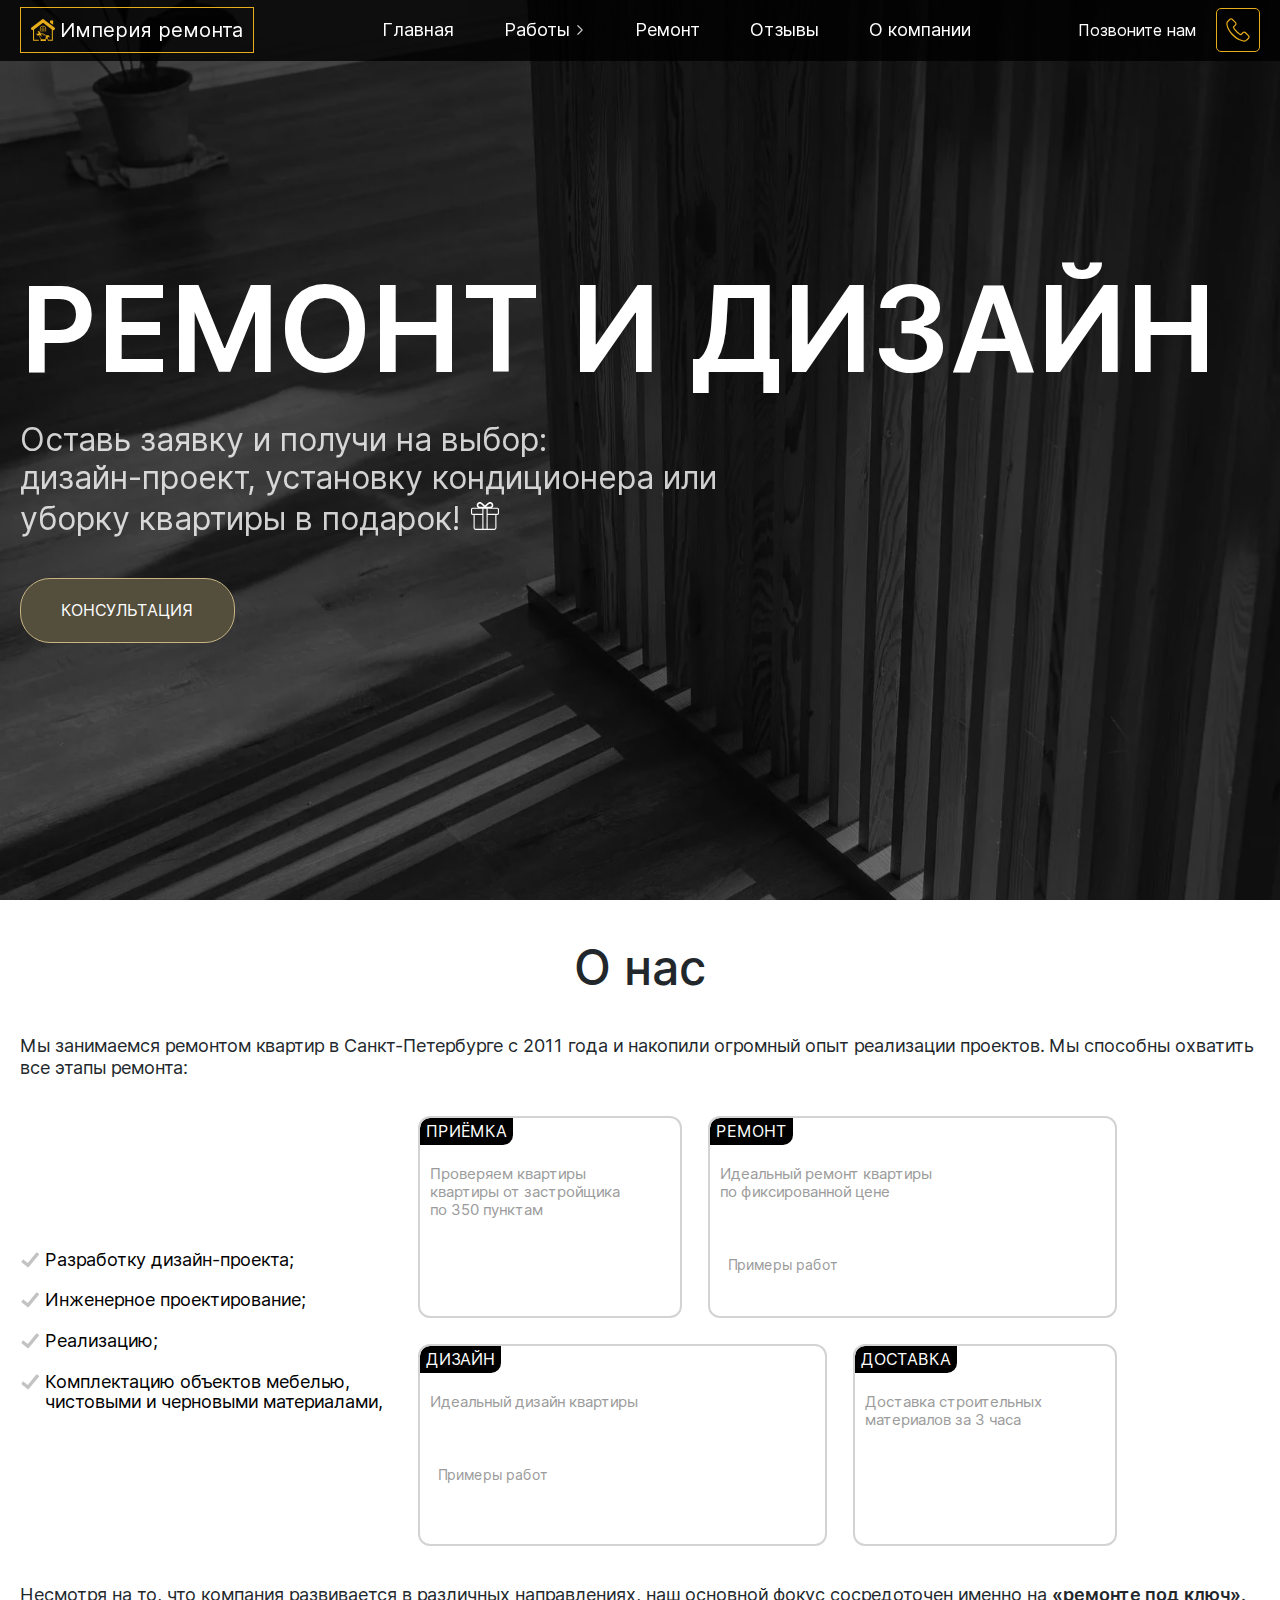
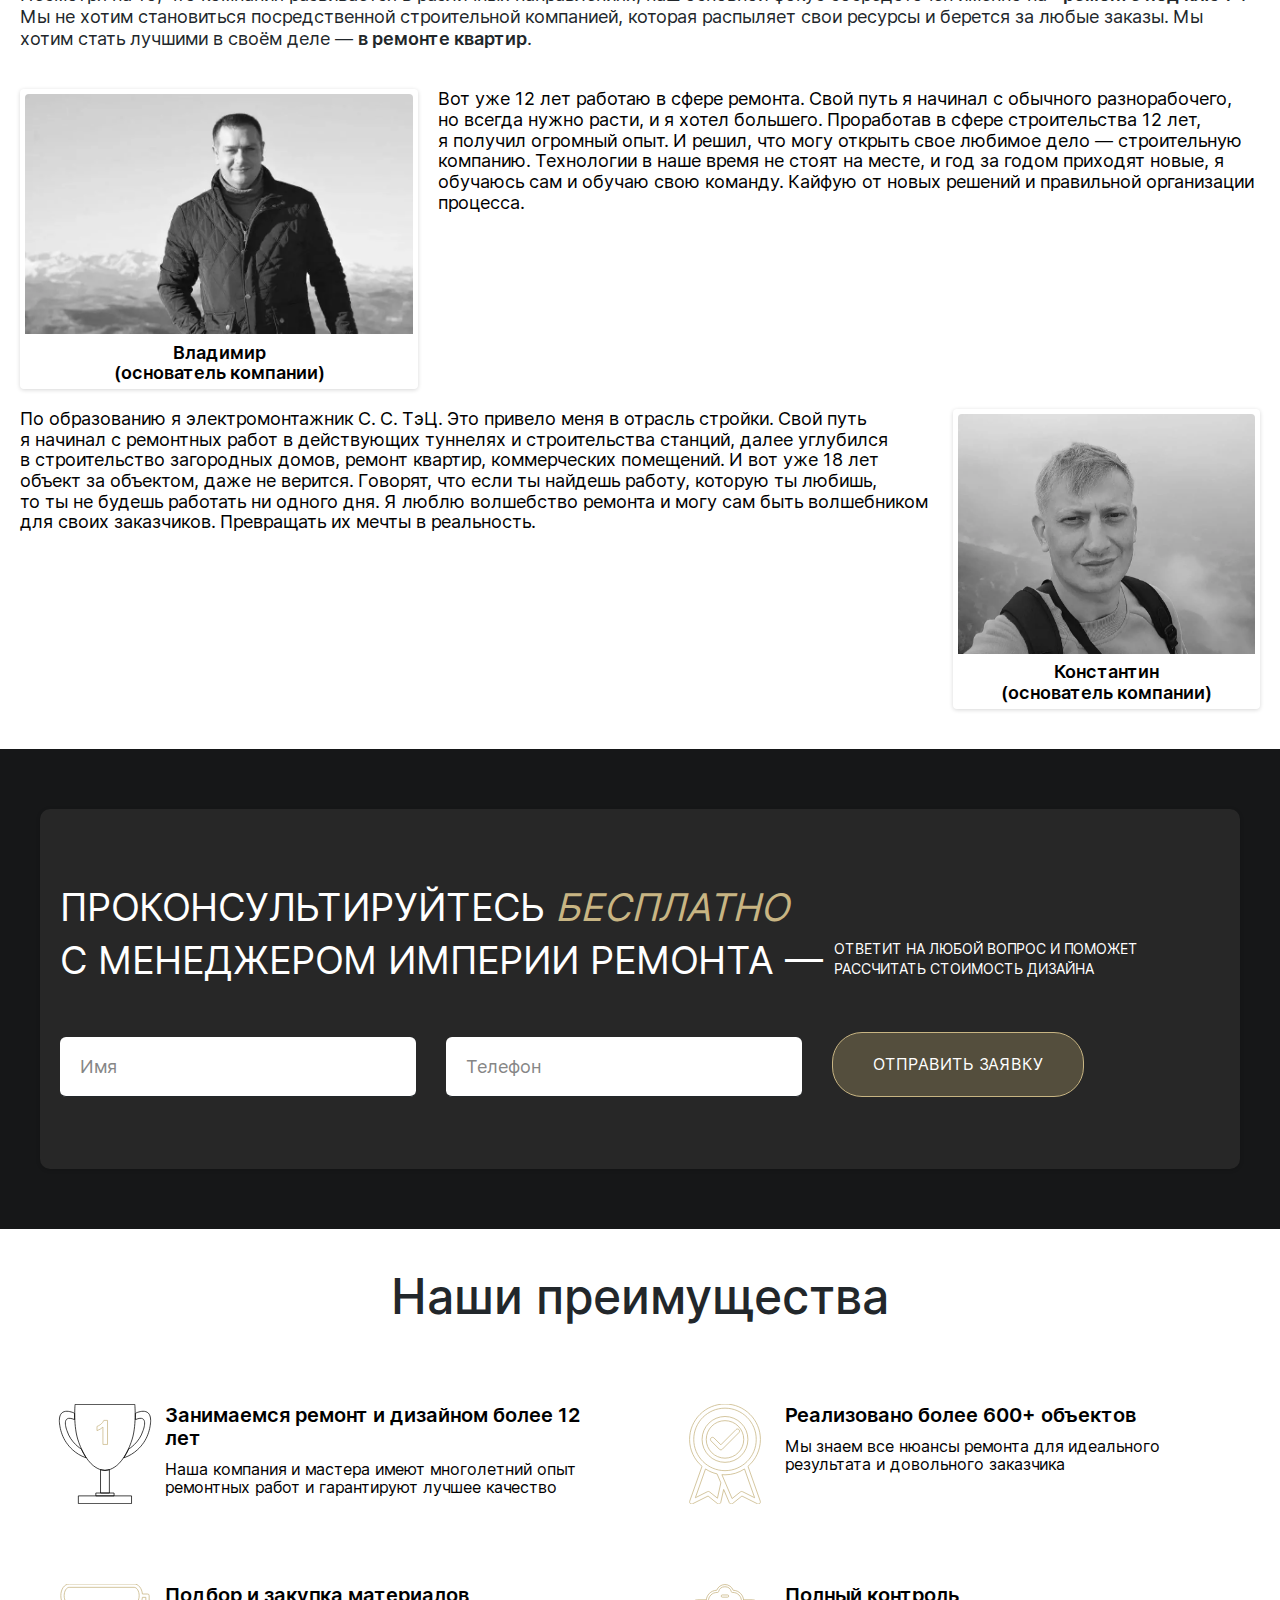
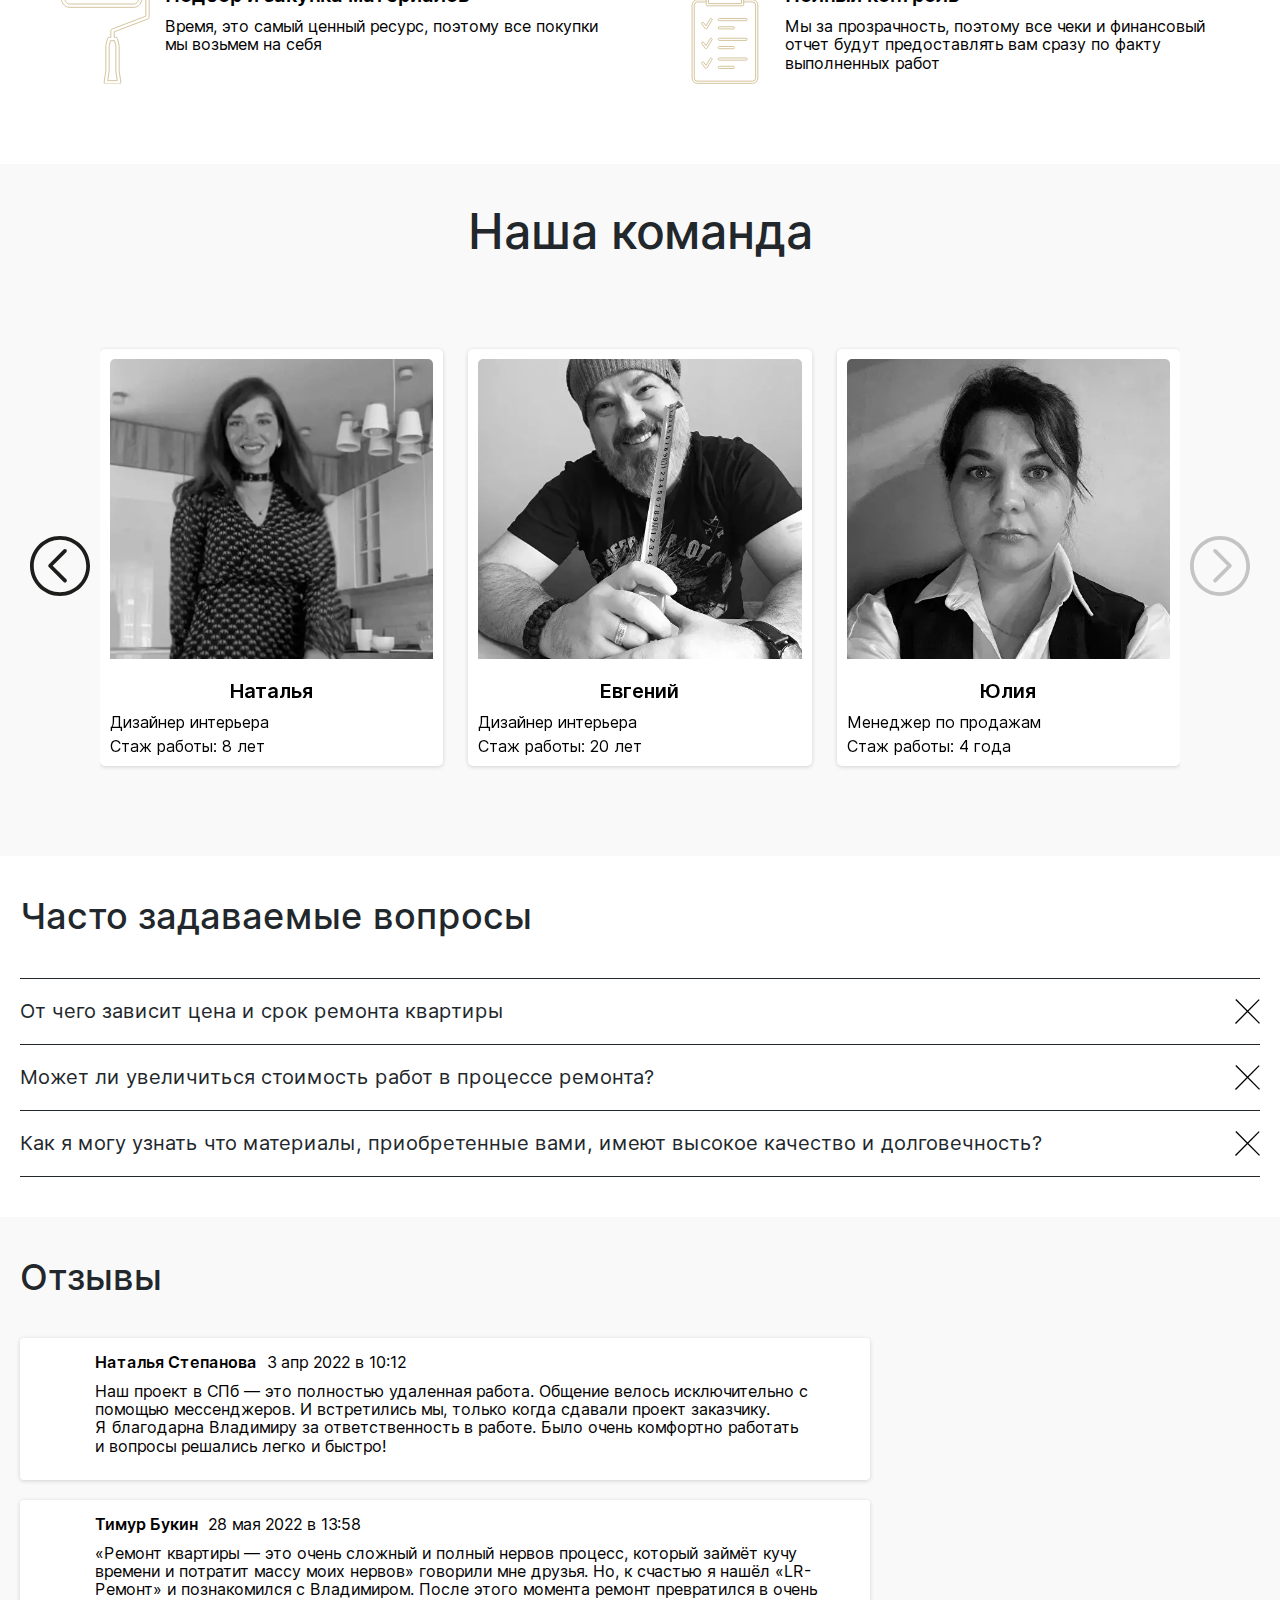
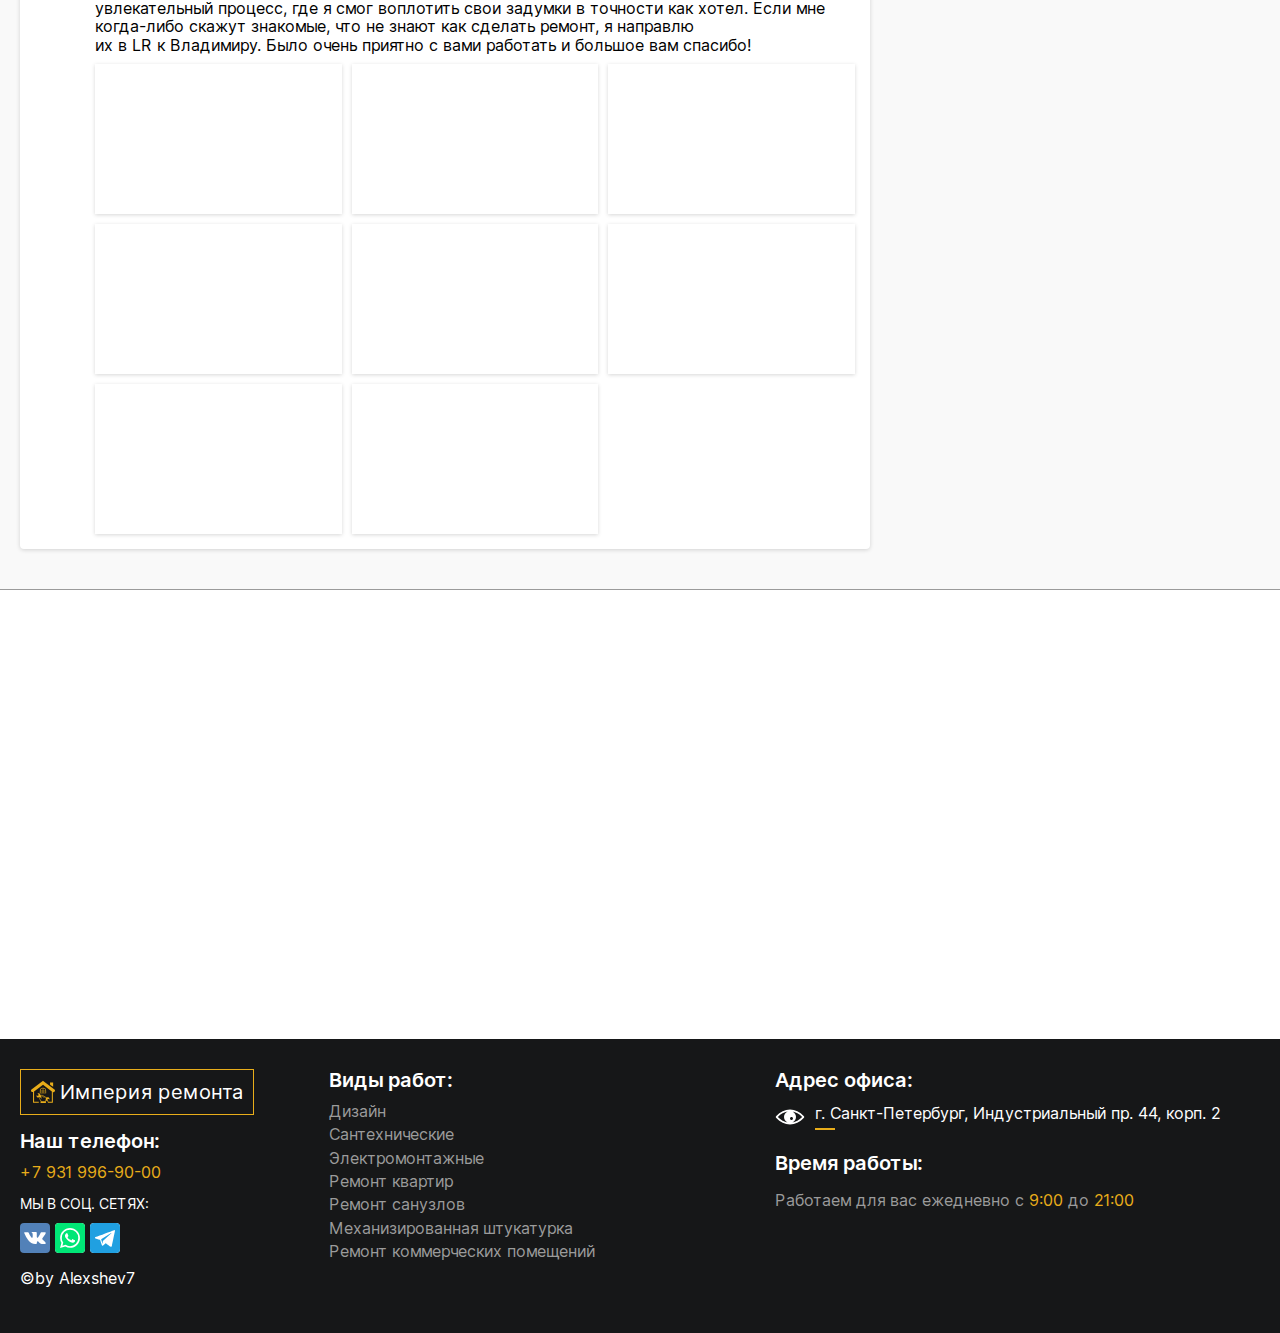
==== commit b9edb4f9: "feat: added copyright" ====
--- a/index.html
+++ b/index.html
@@ -33,7 +33,7 @@
         </a>
         <nav class="nav header__nav" title="Главное меню" data-menu>
           <ul class="list-reset nav__list">
-            <li class="nav__item"><a href="/" class="nav__link">Главная</a></li>
+            <li class="nav__item"><a href="../imperia" class="nav__link">Главная</a></li>
             <li class="nav__item">
               <a href="#" class="nav__link nav__link--drop" data-menu-item>Работы</a>
               <ul class="list-reset nav__list nav__list--dropdown dropdown-list">
@@ -65,7 +65,7 @@
               </ul>
             </li>
             <li class="nav__item"><a href="renovation.html" class="nav__link" data-menu-item>Ремонт</a></li>
-            <li class="nav__item"><a href="../#reviews" class="nav__link" data-menu-item>Отзывы</a></li>
+            <li class="nav__item"><a href="#reviews" class="nav__link" data-menu-item>Отзывы</a></li>
             <li class="nav__item"><a href="#about" class="nav__link" data-menu-item>О компании</a></li>
           </ul>
         </nav>
@@ -887,7 +887,7 @@
               </div>
               <p class="author">
                 <a class="author__link" href="https://alexshev7-cv.ru/" target="_blank">
-                  Alexshev7
+                  &#169;by Alexshev7
                 </a>
               </p>
             </div>
@@ -895,25 +895,25 @@
               <h4 class="footer__title">Виды работ:</h4>
               <ul class="list-reset footer-types">
                 <li class="footer-types__item">
-                  <a href="../design.html" class="footer-types__link">Дизайн</a>
+                  <a href="design.html" class="footer-types__link">Дизайн</a>
                 </li>
                 <li class="footer-types__item">
-                  <a href="../sanitary.html" class="footer-types__link">Сантехнические</a>
+                  <a href="sanitary.html" class="footer-types__link">Сантехнические</a>
                 </li>
                 <li class="footer-types__item">
-                  <a href="../electro.html" class="footer-types__link">Электромонтажные</a>
+                  <a href="electro.html" class="footer-types__link">Электромонтажные</a>
                 </li>
                 <li class="footer-types__item">
-                  <a href="../apartment.html" class="footer-types__link">Ремонт квартир</a>
+                  <a href="apartment.html" class="footer-types__link">Ремонт квартир</a>
                 </li>
                 <li class="footer-types__item">
-                  <a href="../bathroom.html" class="footer-types__link">Ремонт санузлов</a>
+                  <a href="bathroom.html" class="footer-types__link">Ремонт санузлов</a>
                 </li>
                 <li class="footer-types__item">
-                  <a href="../mech.html" class="footer-types__link">Механизированная штукатурка</a>
+                  <a href="mech.html" class="footer-types__link">Механизированная штукатурка</a>
                 </li>
                 <li class="footer-types__item">
-                  <a href="../commercial.html" class="footer-types__link">Ремонт коммерческих помещений</a>
+                  <a href="commercial.html" class="footer-types__link">Ремонт коммерческих помещений</a>
                 </li>
               </ul>
             </div>
--- a/css/main.css
+++ b/css/main.css
@@ -1595,8 +1595,8 @@
 
 .banners__item--accept {
   background-image: url("../img/main/about/img-1.jpg");
-  background-image: -webkit-image-set("../../img/main/about/img-1.avif" type("image/avif"), "../../img/main/about/img-1.webp" type("image/webp"), "../../img/main/about/img-1.jpg" type("image/jpg"));
-  background-image: image-set("../../img/main/about/img-1.avif" type("image/avif"), "../../img/main/about/img-1.webp" type("image/webp"), "../../img/main/about/img-1.jpg" type("image/jpg"));
+  background-image: -webkit-image-set("../img/main/about/img-1.avif" type("image/avif"), "../img/main/about/img-1.webp" type("image/webp"), "../img/main/about/img-1.jpg" type("image/jpg"));
+  background-image: image-set("../img/main/about/img-1.avif" type("image/avif"), "../img/main/about/img-1.webp" type("image/webp"), "../img/main/about/img-1.jpg" type("image/jpg"));
   max-width: 273px;
   width: 100%;
   height: 198px;
@@ -1614,8 +1614,8 @@
 
 .banners__item--repair {
   background-image: url("../img/main/about/img-2.jpg");
-  background-image: -webkit-image-set("../../img/main/about/img-2.avif" type("image/avif"), "../../img/main/about/img-2.webp" type("image/webp"), "../../img/main/about/img-2.jpg" type("image/jpg"));
-  background-image: image-set("../../img/main/about/img-2.avif" type("image/avif"), "../../img/main/about/img-2.webp" type("image/webp"), "../../img/main/about/img-2.jpg" type("image/jpg"));
+  background-image: -webkit-image-set("../img/main/about/img-2.avif" type("image/avif"), "../img/main/about/img-2.webp" type("image/webp"), "../img/main/about/img-2.jpg" type("image/jpg"));
+  background-image: image-set("../img/main/about/img-2.avif" type("image/avif"), "../img/main/about/img-2.webp" type("image/webp"), "../img/main/about/img-2.jpg" type("image/jpg"));
   max-width: 570px;
   width: 100%;
   height: 198px;
@@ -1625,8 +1625,8 @@
 
 .banners__item--design {
   background-image: url("../img/main/about/img-4.jpg");
-  background-image: -webkit-image-set("../../img/main/about/img-4.avif" type("image/avif"), "../../img/main/about/img-4.webp" type("image/webp"), "../../img/main/about/img-4.jpg" type("image/jpg"));
-  background-image: image-set("../../img/main/about/img-4.avif" type("image/avif"), "../../img/main/about/img-4.webp" type("image/webp"), "../../img/main/about/img-4.jpg" type("image/jpg"));
+  background-image: -webkit-image-set("../img/main/about/img-4.avif" type("image/avif"), "../img/main/about/img-4.webp" type("image/webp"), "../img/main/about/img-4.jpg" type("image/jpg"));
+  background-image: image-set("../img/main/about/img-4.avif" type("image/avif"), "../img/main/about/img-4.webp" type("image/webp"), "../img/main/about/img-4.jpg" type("image/jpg"));
   max-width: 570px;
   width: 100%;
   height: 198px;
@@ -1636,8 +1636,8 @@
 
 .banners__item--delivery {
   background-image: url("../img/main/about/img-3.jpg");
-  background-image: -webkit-image-set("../../img/main/about/img-3.avif" type("image/avif"), "../../img/main/about/img-3.webp" type("image/webp"), "../../img/main/about/img-3.jpg" type("image/jpg"));
-  background-image: image-set("../../img/main/about/img-3.avif" type("image/avif"), "../../img/main/about/img-3.webp" type("image/webp"), "../../img/main/about/img-3.jpg" type("image/jpg"));
+  background-image: -webkit-image-set("../img/main/about/img-3.avif" type("image/avif"), "../img/main/about/img-3.webp" type("image/webp"), "../img/main/about/img-3.jpg" type("image/jpg"));
+  background-image: image-set("../img/main/about/img-3.avif" type("image/avif"), "../img/main/about/img-3.webp" type("image/webp"), "../img/main/about/img-3.jpg" type("image/jpg"));
   max-width: 273px;
   width: 100%;
   height: 198px;
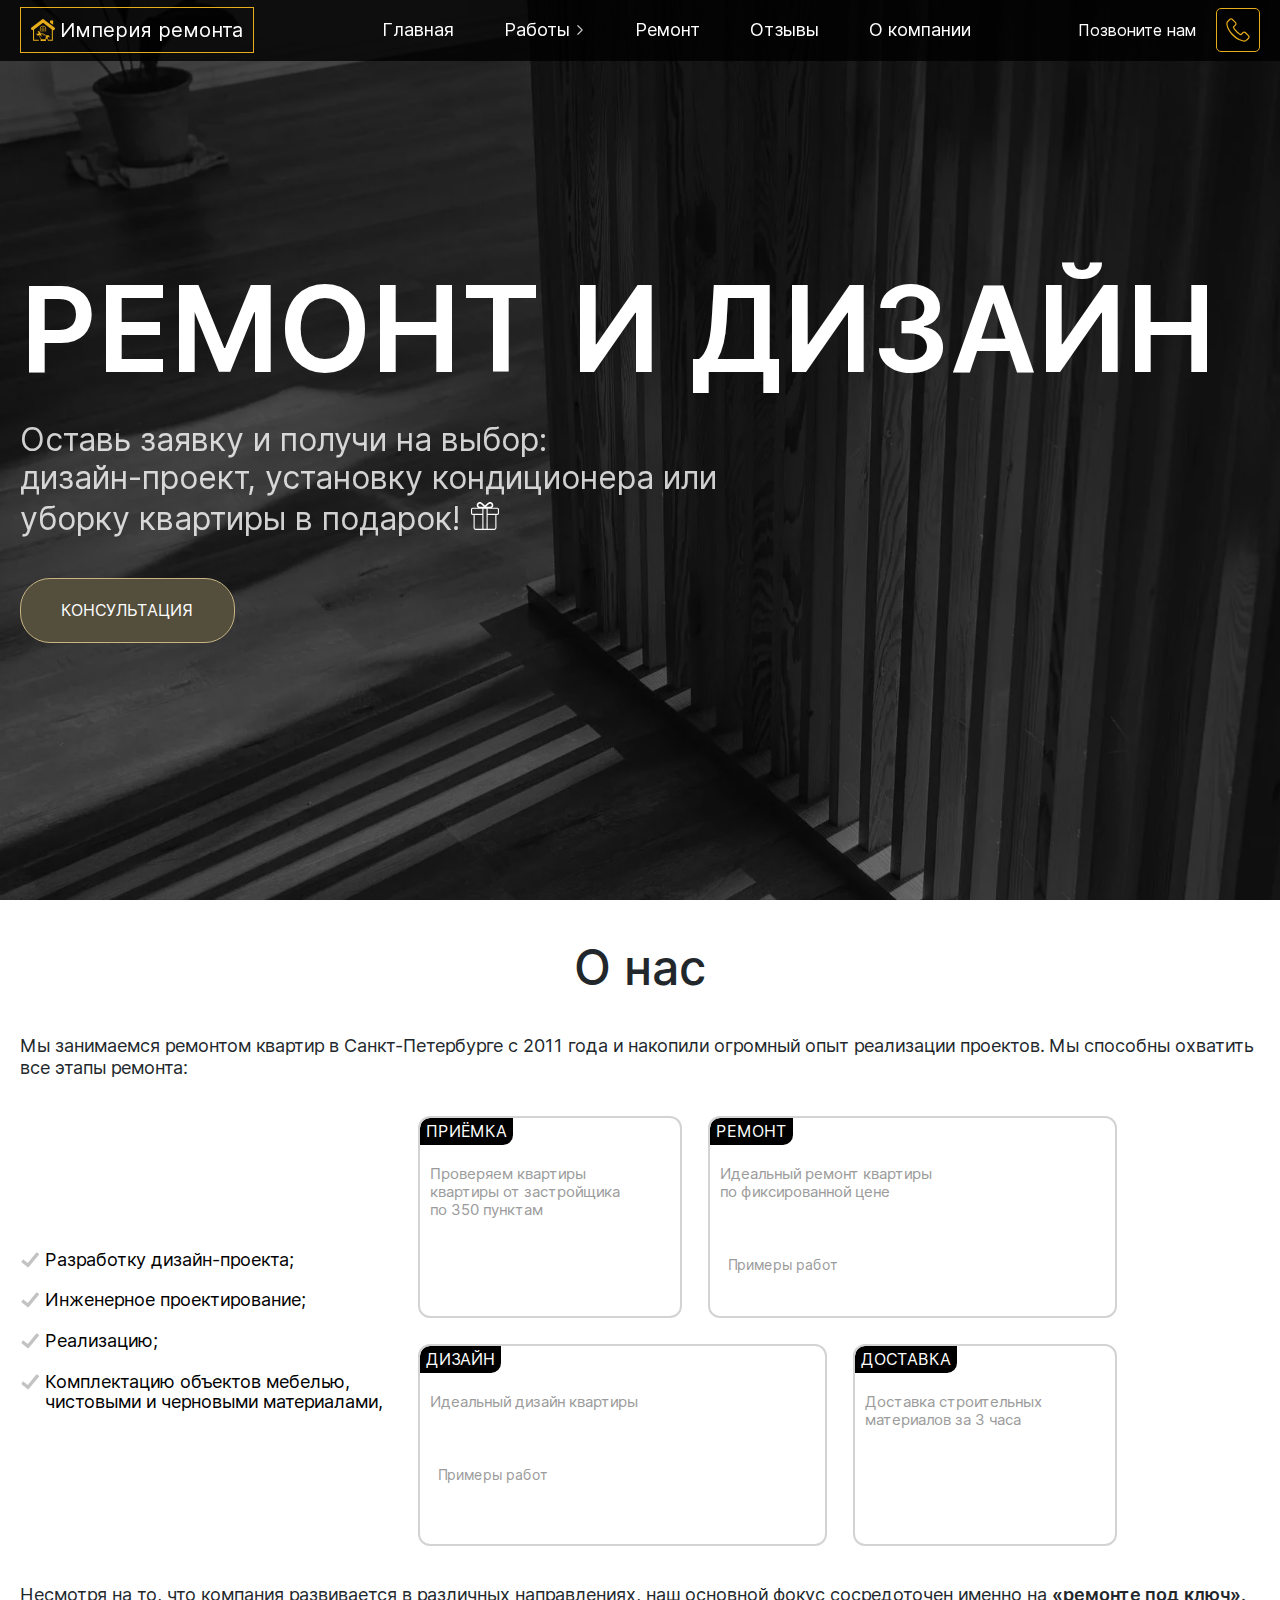
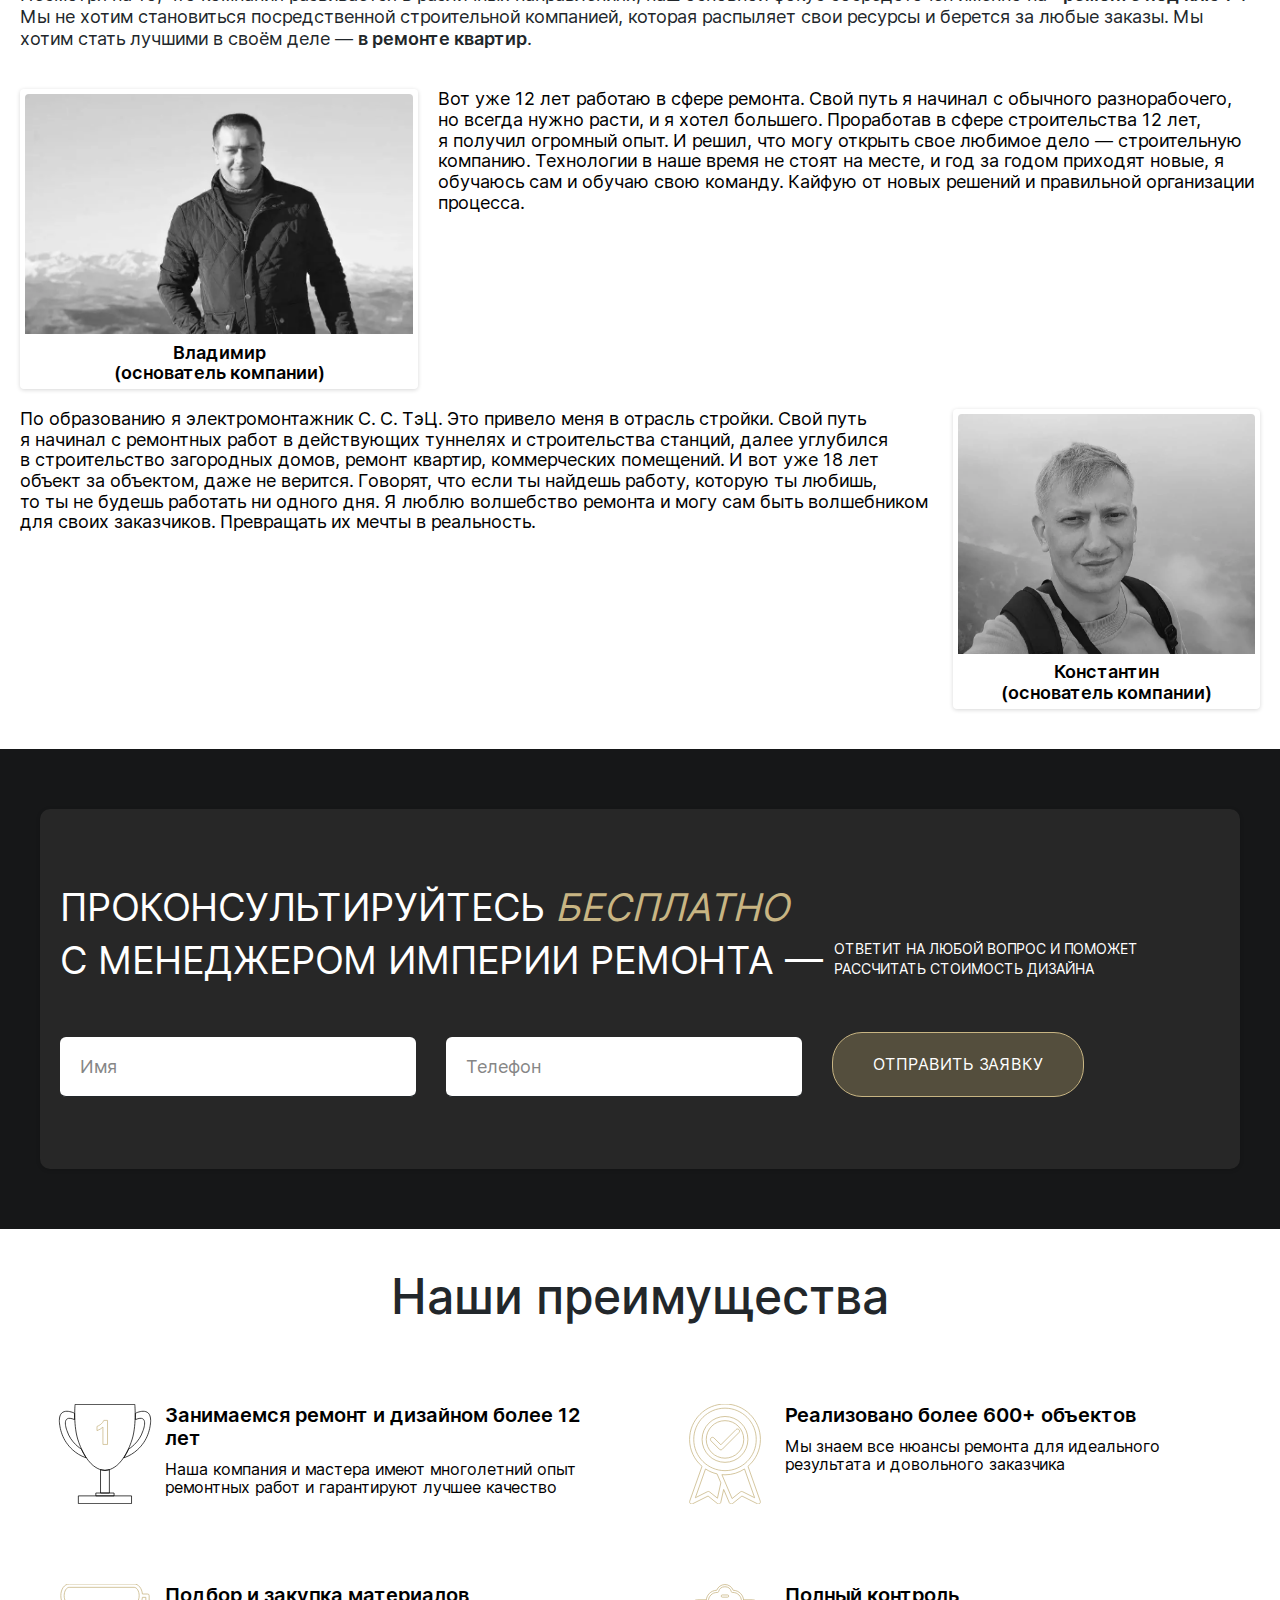
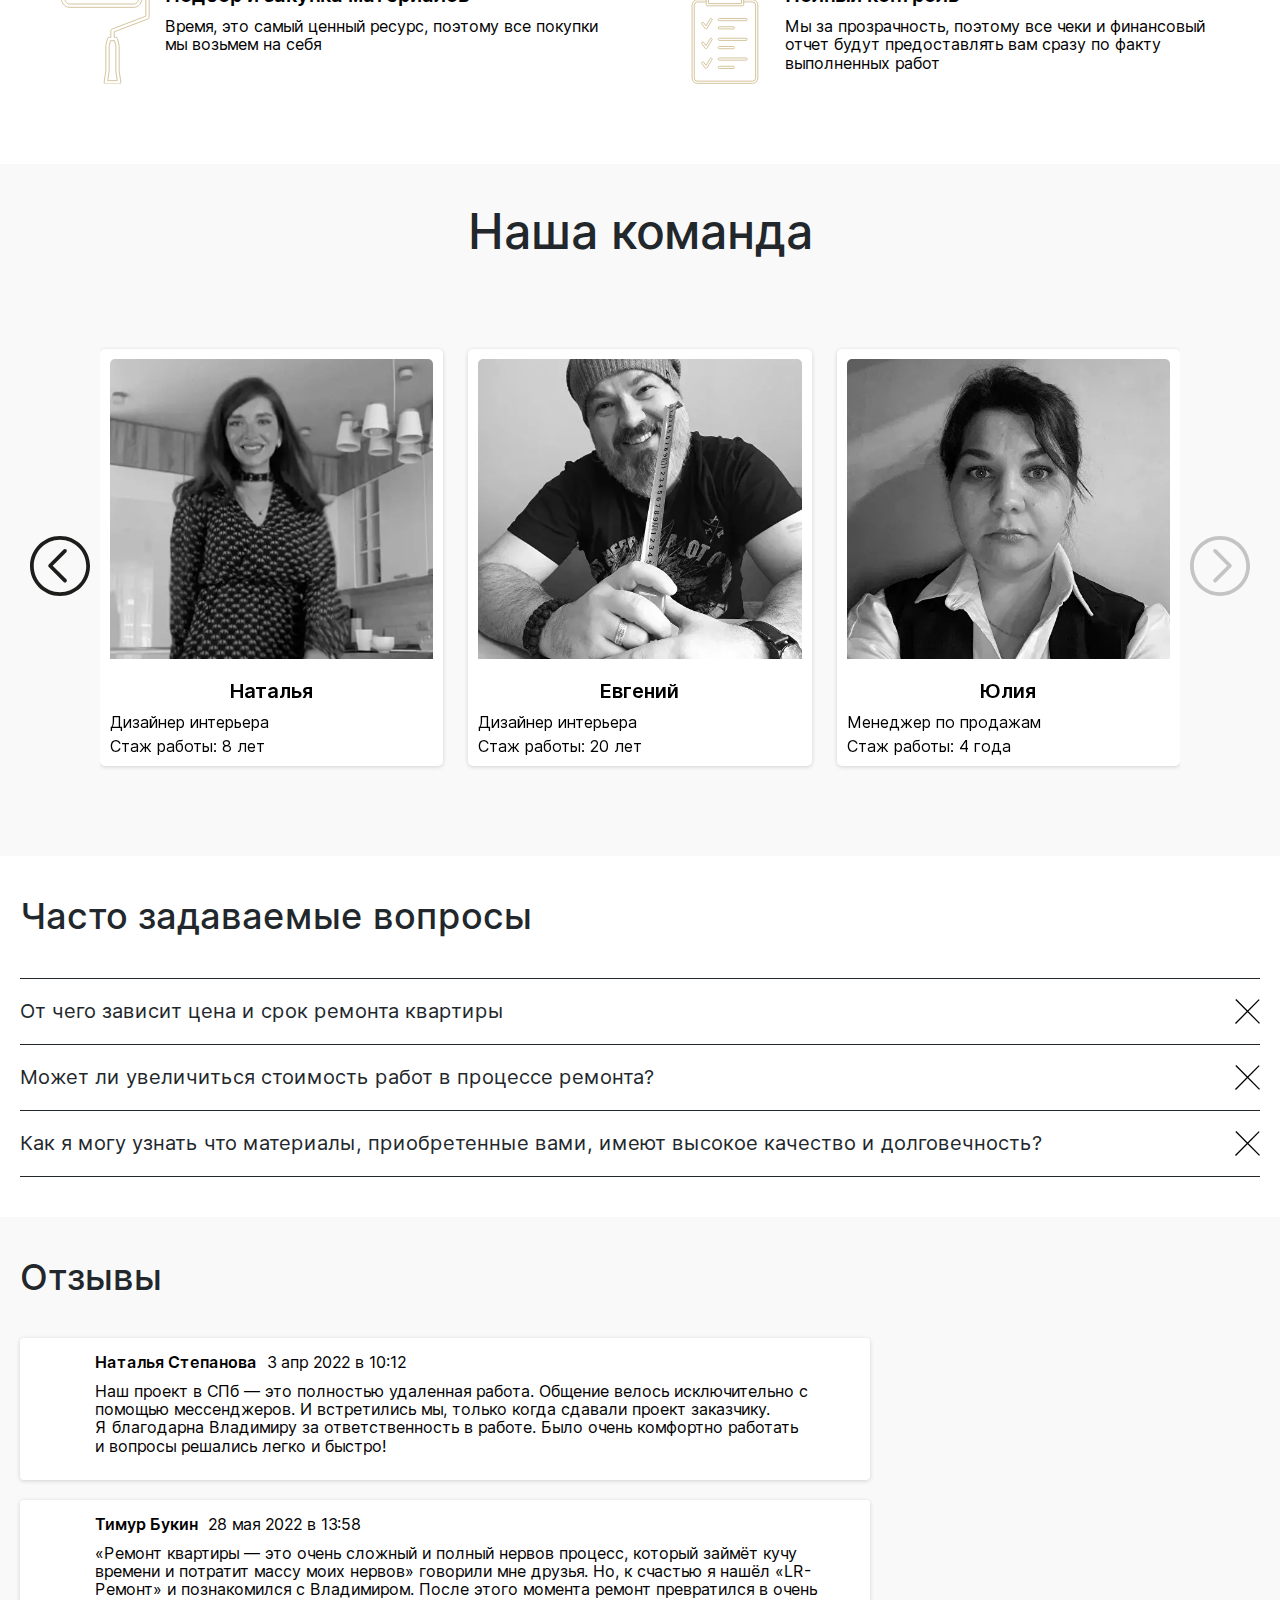
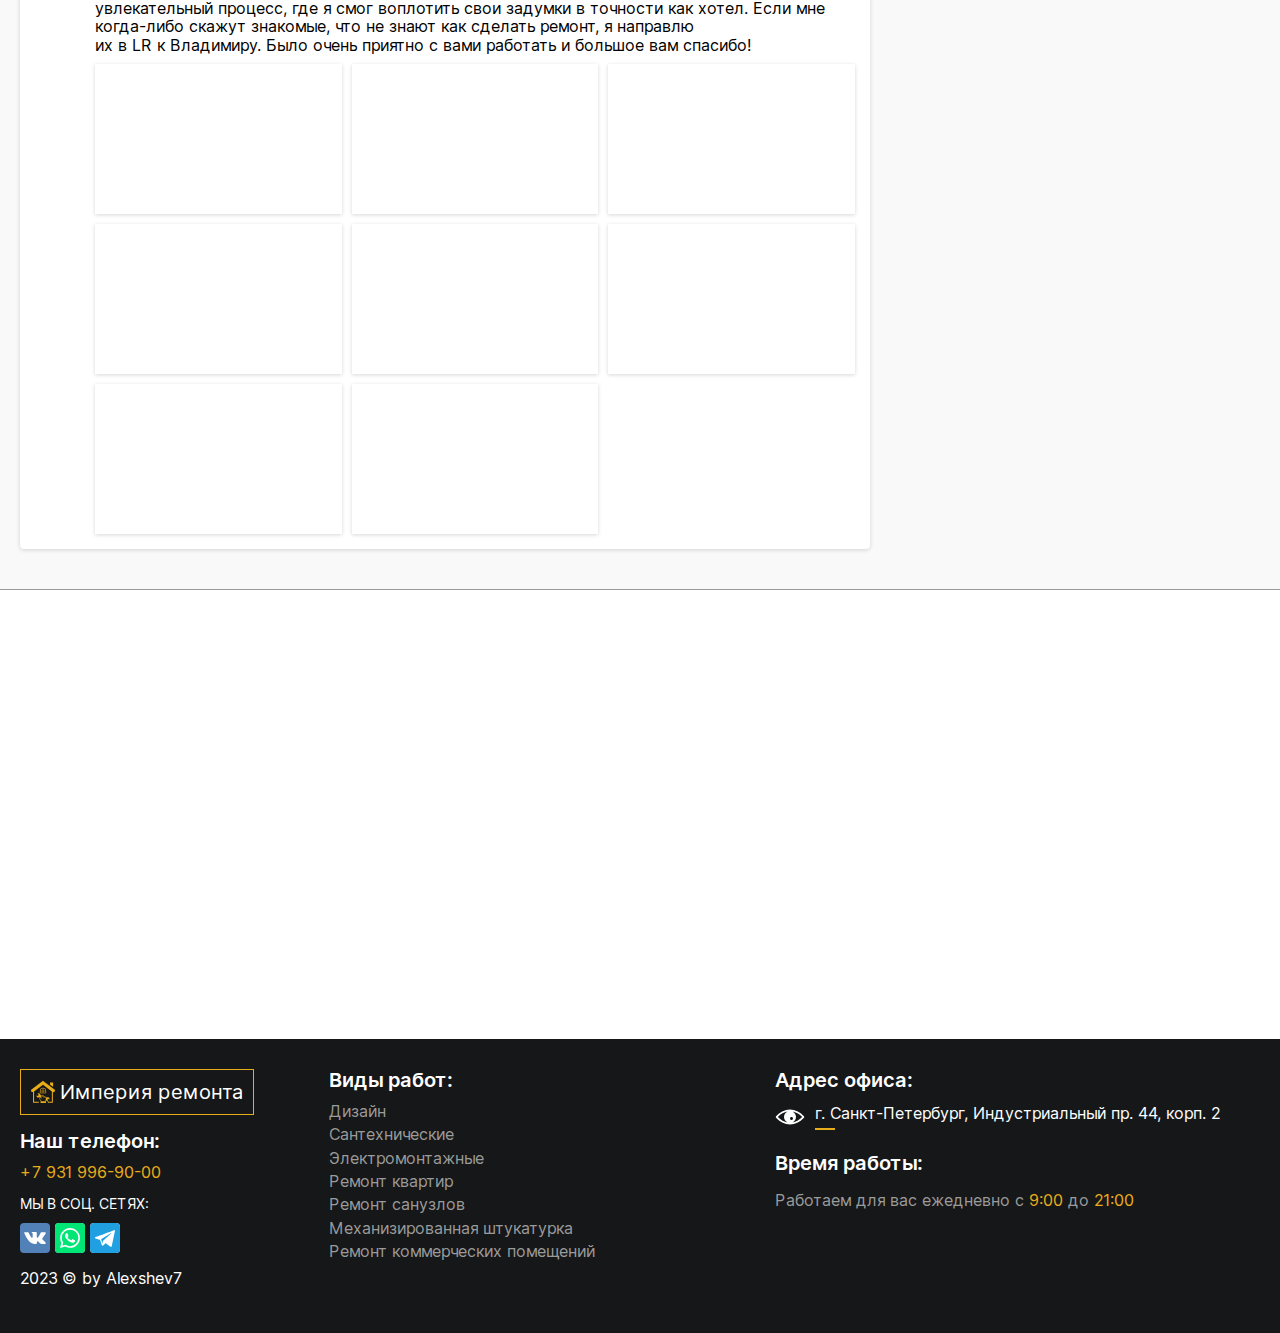
==== commit a4584f6e: "feat: added copyright #2" ====
--- a/index.html
+++ b/index.html
@@ -887,7 +887,7 @@
               </div>
               <p class="author">
                 <a class="author__link" href="https://alexshev7-cv.ru/" target="_blank">
-                  &#169;by Alexshev7
+                  2023 &#169; by Alexshev7
                 </a>
               </p>
             </div>
